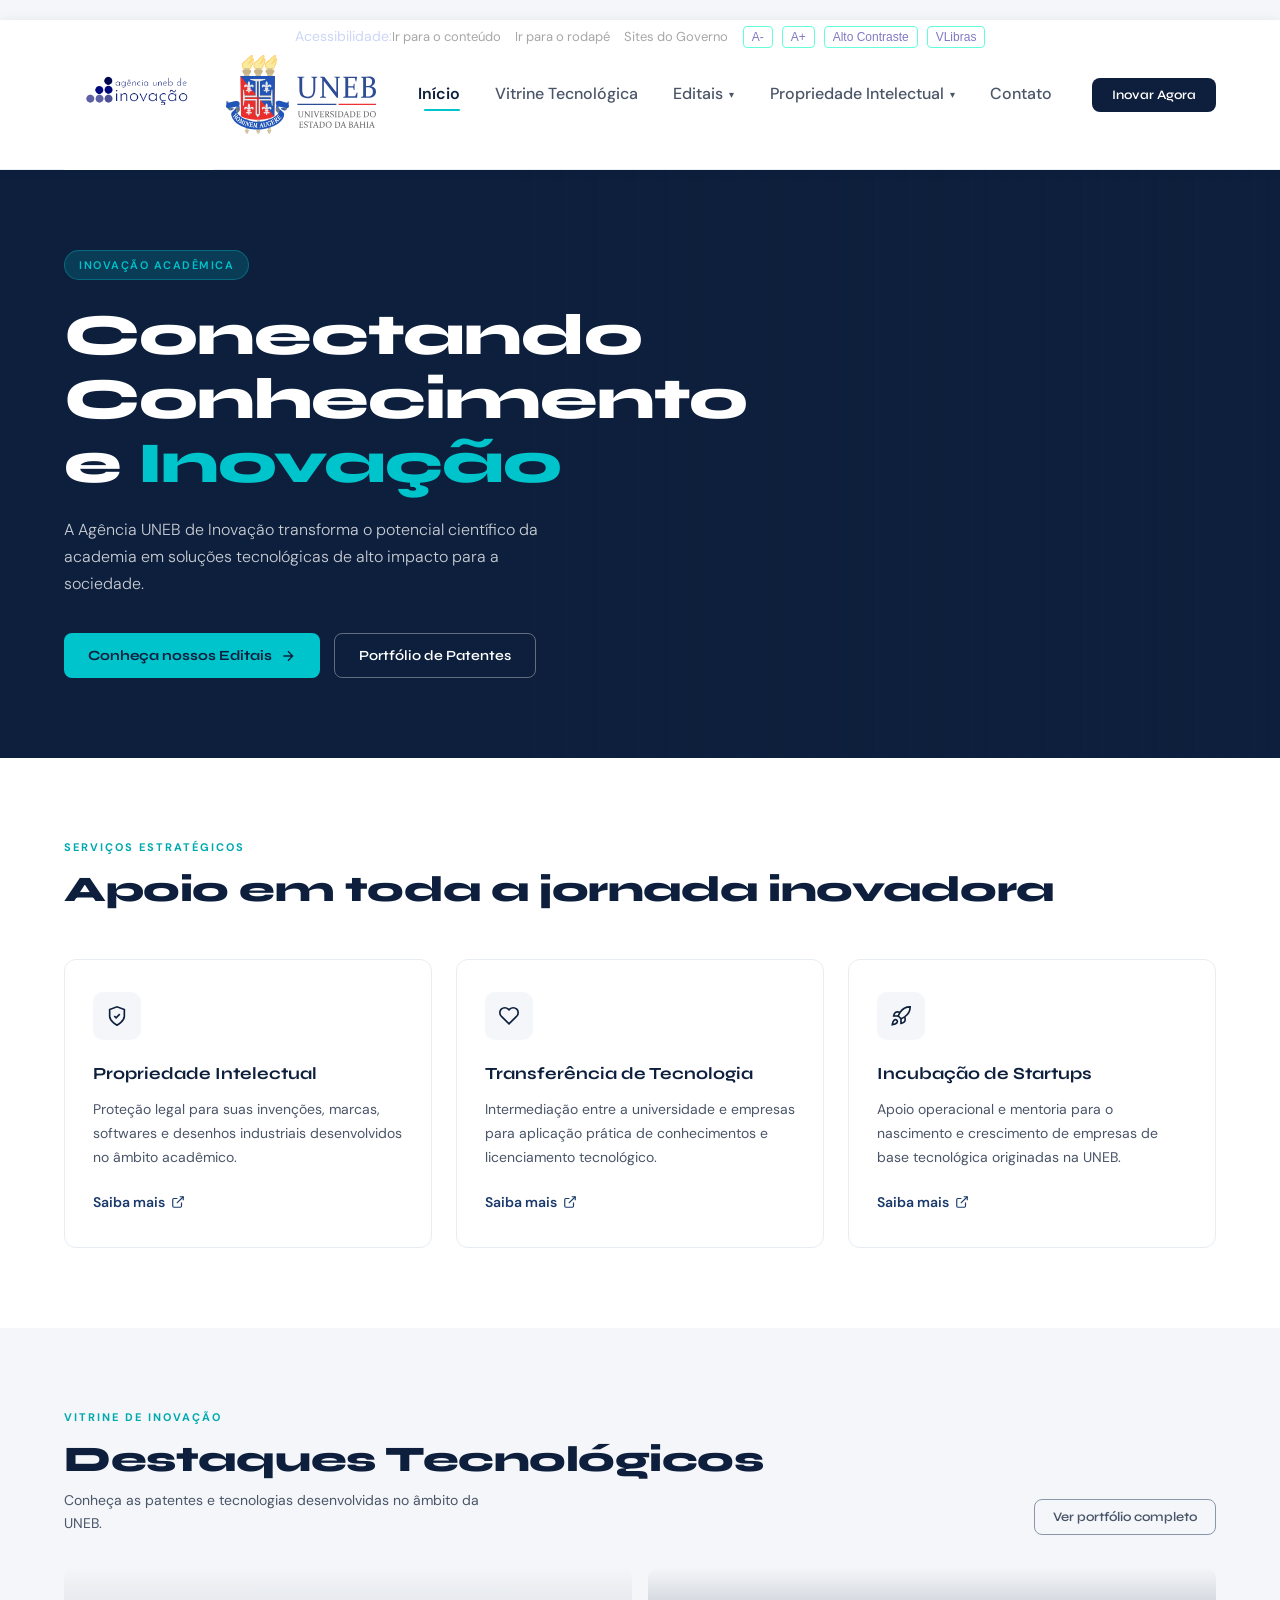
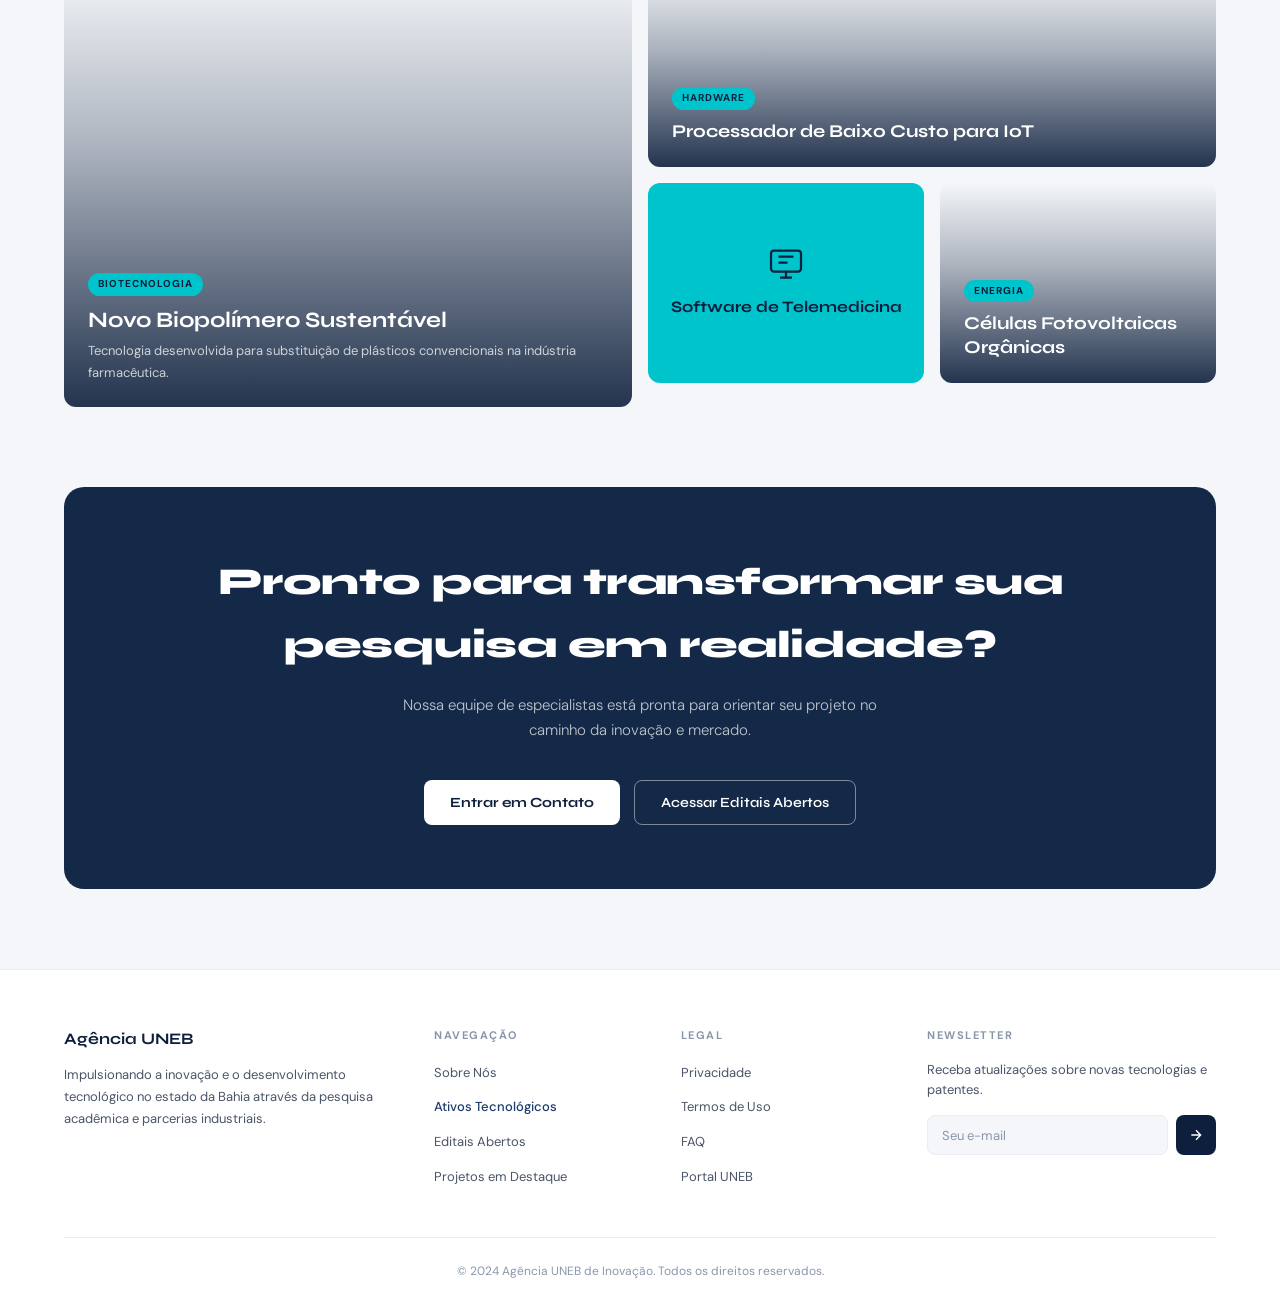
==== index.html @ 12635a33 "Update description in the innovation showcase section" ====
<!DOCTYPE html>
<html lang="pt-BR">
<head>
  <meta charset="UTF-8">
  <meta name="viewport" content="width=device-width, initial-scale=1.0">
  <title>Agência UNEB de Inovação</title>
  <link href="https://fonts.googleapis.com/css2?family=Syne:wght@400;600;700;800&family=DM+Sans:ital,wght@0,300;0,400;0,500;1,300&display=swap" rel="stylesheet">
  <link href="style.css" rel="stylesheet">

</head>
<body>

<div id="app">

<!-- BARRA DE ACESSIBILIDADE --> 
 <div class="accessibility-bar"> 
  <div class="accessibility-container"> 
    <div class="access-label">Acessibilidade:  </div> 
    <div class="access-links"> 
      <a href="#acesso-rapido"> Ir para o conteúdo</a> 
      <a href="#rodape">Ir para o rodapé</a> 
      <a href="https://www.gov.br/" target="_blank">Sites do Governo</a> </div> 
      <div class="access-controls"> 
        <button id="decrease-font">A-</button> 
        <button id="increase-font">A+</button> 
        <button id="toggle-contrast">Alto Contraste</button> 
        <button id="vlibras-btn" onclick="window.open('https://www.vlibras.gov.br/', '_blank')">VLibras</button> 
      </div> 
    </div> 
  </div>

<!-- =============================================
     NAVBAR
     Presente em ambas as páginas.
     data-page muda via JS ao clicar nos links.
============================================= -->
<nav class="navbar" id="navbar">
  <div class="navbar-brand">
    <img src="Logo-AUI-Azul-1-Logo-Azul-Horizontal-Fundo-Branco-1 (1).png" alt="Logo Agência UNEB de Inovação" class="logo-agencia">
    <img src="logo_uneb.svg" alt="Logo Universidade do Estado da Bahia" class="logo-uneb">
  </div>

  <!-- Campo de busca visível só em Projetos -->
  <div class="navbar-search" id="navSearch">
    <svg width="14" height="14" fill="none" stroke="currentColor" stroke-width="2" viewBox="0 0 24 24">
      <circle cx="11" cy="11" r="8"/><path d="M21 21l-4.35-4.35"/>
    </svg>
    <input type="text" id="searchInput" placeholder="Buscar ativos...">
  </div>

  <ul class="navbar-links" id="navLinks">
    <li class="has-submenu">
      <a href="#" class="active" data-target="home" onclick="navigate(event,'home')" aria-haspopup="true" aria-expanded="false">Início</a>
      <ul class="submenu" aria-label="Submenu Início">
        <li><a href="#home-missao" onclick="navigate(event,'home')">Sobre</a></li>
        <li><a href="#home-historico" onclick="navigate(event,'home')">Equipe</a></li>
        <li><a href="#home-historico" onclick="navigate(event,'home')">Biblioteca de Documentos</a></li>
      </ul>
    </li>
    <li>
      <a href="#" data-target="projetos" onclick="navigate(event,'projetos')">Vitrine Tecnológica</a>
    </li>
    <li class="has-submenu">
      <a href="#" data-target="editais" onclick="navigate(event,'editais')" aria-haspopup="true" aria-expanded="false">Editais</a>
      <ul class="submenu" aria-label="Submenu Editais">
        <li><a href="#edital-aberto" onclick="navigate(event,'editais')">PIBATI</a></li>
        <li><a href="#edital-futur" onclick="navigate(event,'editais')">PROINOVAÇÃO</a></li>
      </ul>
    </li>
    <li class="has-submenu">
      <a href="#" data-target="propriedade-intelectual" onclick="navigate(event,'propriedade-intelectual')" aria-haspopup="true" aria-expanded="false">Propriedade Intelectual</a>
      <ul class="submenu" aria-label="Submenu Propriedade Intelectual">
        <li><a href="#patentes" onclick="navigate(event,'propriedade-intelectual')">Processo de Proteção</a></li>
        <li><a href="#marcas" onclick="navigate(event,'propriedade-intelectual')">Empresas Juniores</a></li>
      </ul>
    </li>
    <li><a href="#" data-target="contato" onclick="navigate(event,'contato')">Contato</a></li>
  </ul>

  <button class="btn-cta" onclick="navigate(event,'home')">Inovar Agora</button>

  <button class="nav-toggle" id="navToggle" aria-label="Menu" onclick="toggleMenu()">
    <svg width="22" height="22" fill="none" stroke="currentColor" stroke-width="2" viewBox="0 0 24 24">
      <path d="M3 12h18M3 6h18M3 18h18"/>
    </svg>
  </button>
</nav>

<!-- =============================================
     PÁGINA: HOME
============================================= -->
<div class="page page--active" id="page-home">

  <!-- HERO -->
  <section class="hero">
    <div class="hero-content">
      <span class="badge">Inovação Acadêmica</span>
      <h1>Conectando<br>Conhecimento<br>e <span>Inovação</span></h1>
      <p>A Agência UNEB de Inovação transforma o potencial científico da academia em soluções tecnológicas de alto impacto para a sociedade.</p>
      <div class="hero-buttons">
        <button class="btn-primary" onclick="navigate(event,'projetos')">
          Conheça nossos Editais
          <svg width="16" height="16" fill="none" stroke="currentColor" stroke-width="2" viewBox="0 0 24 24"><path d="M5 12h14M12 5l7 7-7 7"/></svg>
        </button>
        <button class="btn-outline" onclick="navigate(event,'projetos')">Portfólio de Patentes</button>
      </div>
    </div>
  </section>

  <!-- SERVIÇOS -->
  <section class="section section--light">
    <div class="section-label">Serviços Estratégicos</div>
    <div class="section-title">Apoio em toda a jornada inovadora</div>

    <div class="services-grid">
      <div class="service-card animate animate-d1">
        <div class="service-icon">
          <!-- Ícone escudo: Propriedade Intelectual -->
          <svg width="22" height="22" fill="none" stroke="currentColor" stroke-width="1.8" viewBox="0 0 24 24">
            <path d="M12 22s8-4 8-10V5l-8-3-8 3v7c0 6 8 10 8 10z"/>
            <path d="M9 12l2 2 4-4"/>
          </svg>
        </div>
        <h3>Propriedade Intelectual</h3>
        <p>Proteção legal para suas invenções, marcas, softwares e desenhos industriais desenvolvidos no âmbito acadêmico.</p>
        <a href="#" class="link-more">
          Saiba mais
          <svg width="14" height="14" fill="none" stroke="currentColor" stroke-width="2" viewBox="0 0 24 24"><path d="M18 13v6a2 2 0 01-2 2H5a2 2 0 01-2-2V8a2 2 0 012-2h6"/><polyline points="15,3 21,3 21,9"/><line x1="10" y1="14" x2="21" y2="3"/></svg>
        </a>
      </div>

      <div class="service-card animate animate-d2">
        <div class="service-icon">
          <!-- Ícone handshake: Transferência de Tecnologia -->
          <svg width="22" height="22" fill="none" stroke="currentColor" stroke-width="1.8" viewBox="0 0 24 24">
            <path d="M20.42 4.58a5.4 5.4 0 00-7.65 0l-.77.78-.77-.78a5.4 5.4 0 00-7.65 7.65l.77.78 7.65 7.65 7.65-7.65.78-.78a5.4 5.4 0 000-7.65z"/>
          </svg>
        </div>
        <h3>Transferência de Tecnologia</h3>
        <p>Intermediação entre a universidade e empresas para aplicação prática de conhecimentos e licenciamento tecnológico.</p>
        <a href="#" class="link-more">
          Saiba mais
          <svg width="14" height="14" fill="none" stroke="currentColor" stroke-width="2" viewBox="0 0 24 24"><path d="M18 13v6a2 2 0 01-2 2H5a2 2 0 01-2-2V8a2 2 0 012-2h6"/><polyline points="15,3 21,3 21,9"/><line x1="10" y1="14" x2="21" y2="3"/></svg>
        </a>
      </div>

      <div class="service-card animate animate-d3">
        <div class="service-icon">
          <!-- Ícone foguete: Incubação de Startups -->
          <svg width="22" height="22" fill="none" stroke="currentColor" stroke-width="1.8" viewBox="0 0 24 24">
            <path d="M4.5 16.5c-1.5 1.26-2 5-2 5s3.74-.5 5-2c.71-.84.7-2.13-.09-2.91a2.18 2.18 0 00-2.91-.09z"/>
            <path d="M12 15l-3-3a22 22 0 012-3.95A12.88 12.88 0 0122 2c0 2.72-.78 7.5-6 11a22.35 22.35 0 01-4 2z"/>
            <path d="M9 12H4s.55-3.03 2-4c1.62-1.08 5 0 5 0M12 15v5s3.03-.55 4-2c1.08-1.62 0-5 0-5"/>
          </svg>
        </div>
        <h3>Incubação de Startups</h3>
        <p>Apoio operacional e mentoria para o nascimento e crescimento de empresas de base tecnológica originadas na UNEB.</p>
        <a href="#" class="link-more">
          Saiba mais
          <svg width="14" height="14" fill="none" stroke="currentColor" stroke-width="2" viewBox="0 0 24 24"><path d="M18 13v6a2 2 0 01-2 2H5a2 2 0 01-2-2V8a2 2 0 012-2h6"/><polyline points="15,3 21,3 21,9"/><line x1="10" y1="14" x2="21" y2="3"/></svg>
        </a>
      </div>
    </div>
  </section>

  <!-- VITRINE TECNOLÓGICA -->
  <section class="section section--gray">
    <div class="vitrine-header animate">
      <div>
        <div class="section-label">Vitrine de Inovação</div>
        <div class="section-title" style="margin-bottom:8px;">Destaques Tecnológicos</div>
        <p>Conheça as patentes e tecnologias desenvolvidas no âmbito da UNEB.</p>
      </div>
      <button class="btn-ghost" onclick="navigate(event,'projetos')">Ver portfólio completo</button>
    </div>

    <!-- Bento grid assimétrico -->
    <div class="bento-grid animate">

      <!-- Card grande (esquerda, 2 linhas) -->
      <div class="bento-card bento-large" onclick="navigate(event,'projetos')">
        <div class="bento-card-bg" style="background-image:url('https://images.unsplash.com/photo-1532187863486-abf9dbad1b69?w=900&q=80')"></div>
        <div class="bento-card-overlay"></div>
        <div class="bento-card-content">
          <span class="card-badge">Biotecnologia</span>
          <div class="bento-card-title">Novo Biopolímero Sustentável</div>
          <div class="bento-card-desc">Tecnologia desenvolvida para substituição de plásticos convencionais na indústria farmacêutica.</div>
        </div>
      </div>

      <!-- 3 cards menores (direita) -->
      <div class="bento-right">

        <!-- Card médio com foto (superior, ocupa 2 colunas) -->
        <div class="bento-card bento-medium" style="min-height:200px;" onclick="navigate(event,'projetos')">
          <div class="bento-card-bg" style="background-image:url('https://images.unsplash.com/photo-1581091226825-a6a2a5aee158?w=800&q=80')"></div>
          <div class="bento-card-overlay"></div>
          <div class="bento-card-content">
            <span class="card-badge">Hardware</span>
            <div class="bento-card-title">Processador de Baixo Custo para IoT</div>
          </div>
        </div>

        <!-- Card sólido ciano (ícone) -->
        <div class="bento-card bento-card--solid" onclick="navigate(event,'projetos')">
          <svg width="36" height="36" fill="none" stroke="currentColor" stroke-width="1.5" viewBox="0 0 24 24">
            <rect x="2" y="3" width="20" height="14" rx="2"/><path d="M8 21h8M12 17v4"/>
            <path d="M7 7h10M7 11h6"/>
          </svg>
          <h3>Software de Telemedicina</h3>
        </div>

        <!-- Card com foto: Células Fotovoltaicas -->
        <div class="bento-card" style="min-height:180px;" onclick="navigate(event,'projetos')">
          <div class="bento-card-bg" style="background-image:url('https://images.unsplash.com/photo-1473341304170-971dccb5ac1e?w=600&q=80')"></div>
          <div class="bento-card-overlay"></div>
          <div class="bento-card-content">
            <span class="card-badge">Energia</span>
            <div class="bento-card-title">Células Fotovoltaicas Orgânicas</div>
          </div>
        </div>

      </div>
    </div>
  </section>

  <!-- BANNER CTA -->
  <section class="cta-section animate">
    <h2>Pronto para transformar sua<br>pesquisa em realidade?</h2>
    <p>Nossa equipe de especialistas está pronta para orientar seu projeto no caminho da inovação e mercado.</p>
    <div class="cta-buttons">
      <button class="btn-white">Entrar em Contato</button>
      <button class="btn-outline-white" onclick="navigate(event,'projetos')">Acessar Editais Abertos</button>
    </div>
  </section>

  <!-- FOOTER HOME -->
  <footer class="footer">
    <div class="footer-grid">
      <div>
        <div class="footer-brand-name">Agência UNEB</div>
        <p class="footer-brand-desc">Impulsionando a inovação e o desenvolvimento tecnológico no estado da Bahia através da pesquisa acadêmica e parcerias industriais.</p>
      </div>
      <div>
        <div class="footer-col-title">Navegação</div>
        <ul class="footer-links">
          <li><a href="#" onclick="navigate(event,'home')">Sobre Nós</a></li>
          <li><a href="#" class="active-link" onclick="navigate(event,'projetos')">Ativos Tecnológicos</a></li>
          <li><a href="#">Editais Abertos</a></li>
          <li><a href="#">Projetos em Destaque</a></li>
        </ul>
      </div>
      <div>
        <div class="footer-col-title">Legal</div>
        <ul class="footer-links">
          <li><a href="#">Privacidade</a></li>
          <li><a href="#">Termos de Uso</a></li>
          <li><a href="#">FAQ</a></li>
          <li><a href="#">Portal UNEB</a></li>
        </ul>
      </div>
      <div>
        <div class="footer-col-title">Newsletter</div>
        <p class="newsletter-desc">Receba atualizações sobre novas tecnologias e patentes.</p>
        <div class="newsletter-form">
          <input type="email" placeholder="Seu e-mail">
          <button type="button" aria-label="Enviar">
            <svg width="16" height="16" fill="none" stroke="currentColor" stroke-width="2" viewBox="0 0 24 24"><path d="M5 12h14M12 5l7 7-7 7"/></svg>
          </button>
        </div>
      </div>
    </div>
    <div class="footer-bottom">© 2024 Agência UNEB de Inovação. Todos os direitos reservados.</div>
  </footer>

</div><!-- fim #page-home -->

<!-- =============================================
     PÁGINA: PROJETOS
============================================= -->
<div class="page" id="page-projetos">

  <!-- Cabeçalho da página -->
  <header class="projects-header">
    <div class="projects-label">Portfólio Tecnológico</div>
    <div class="projects-title-row">
      <h1 class="projects-title">Ativos de <span>Inovação.</span></h1>
      <div class="assets-counter">
        <div class="assets-counter-icon">
          <svg width="20" height="20" fill="none" stroke="currentColor" stroke-width="1.8" viewBox="0 0 24 24">
            <path d="M9 3H5a2 2 0 00-2 2v4m6-6h10a2 2 0 012 2v4M9 3v18m0 0h10a2 2 0 002-2V9M9 21H5a2 2 0 01-2-2V9m0 0h18"/>
          </svg>
        </div>
        <div>
          <div class="assets-counter-num" id="assetCount">119</div>
          <div class="assets-counter-label">Ativos Registrados</div>
        </div>
      </div>
    </div>
    <p class="projects-desc">Explore o catálogo de patentes, softwares e tecnologias desenvolvidas pela UNEB disponíveis para transferência e parcerias estratégicas.</p>
  </header>

  <!-- Barra de filtros + ordenação (sticky) -->
  <div class="projects-toolbar">
    <div class="filter-chips" id="filterChips">
      <button class="chip active" data-filter="todos">Todos</button>
      <button class="chip" data-filter="patente">Patentes</button>
      <button class="chip" data-filter="software">Software</button>
      <button class="chip" data-filter="marca">Marcas</button>
      <button class="chip" data-filter="desenho">Desenho Industrial</button>
    </div>
    <div class="sort-group">
      <span>Ordenar por:</span>
      <select class="sort-select" id="sortSelect">
        <option>Mais recentes</option>
        <option>Mais antigos</option>
        <option>A–Z</option>
      </select>
    </div>
  </div>

  <!-- Grid de projetos -->
  <div class="projects-grid-wrapper">
    <div class="projects-grid" id="projectsGrid">
      <!-- Preenchido via JS com os dados abaixo -->
    </div>

    <!-- Paginação -->
    <p class="page-info" id="pageInfo">Exibindo 6 de 142 ativos</p>
    <div class="pagination" id="pagination"></div>
  </div>

  <!-- Banner "Não encontrou?" -->
  <section class="not-found-section">
    <h2>Não encontrou o que procurava?</h2>
    <p>Nossa equipe de transferência tecnológica pode auxiliar na busca personalizada por soluções específicas ou no desenvolvimento de PD&amp;I conjunta.</p>
    <div class="cta-buttons">
      <button class="btn-primary">Entrar em Contato</button>
      <button class="btn-outline-white">Transferência Tecnológica</button>
    </div>
  </section>

  <!-- Footer da página Projetos -->
  <footer class="footer">
    <div class="footer-grid">
      <div>
        <div class="footer-brand-name">Agência UNEB</div>
        <p class="footer-brand-desc">Impulsionando a inovação e o desenvolvimento tecnológico no estado da Bahia através da pesquisa acadêmica e parcerias industriais.</p>
      </div>
      <div>
        <div class="footer-col-title">Links Rápidos</div>
        <ul class="footer-links">
          <li><a href="#" onclick="navigate(event,'home')">Projetos Ativos</a></li>
          <li><a href="#">Editais</a></li>
          <li><a href="#">Banco de Patentes</a></li>
        </ul>
      </div>
      <div>
        <div class="footer-col-title">Institucional</div>
        <ul class="footer-links">
          <li><a href="#">Portal UNEB</a></li>
          <li><a href="#">Termos de Uso</a></li>
          <li><a href="#">Privacidade</a></li>
        </ul>
      </div>
      <div>
        <div class="footer-col-title">Contato</div>
        <p class="newsletter-desc">Salvador, Bahia, Brasil<br>contato.agencia@uneb.br<br>+55 (71) 3117-2200</p>
      </div>
    </div>
    <div class="footer-bottom">© 2024 Agência UNEB de Inovação. Universidade do Estado da Bahia.</div>
  </footer>

</div><!-- fim #page-projetos -->

<!-- =============================================
     JAVASCRIPT
============================================= -->
<script>
/* -----------------------------------------------
   DADOS DOS PROJETOS
   Array com todos os ativos. Cada item tem:
   tipo, status, título, descrição, ref, imagem.
   Filtros e paginação operam sobre este array.
----------------------------------------------- */
const PROJECTS = [
  {
    tipo:'patente', status:'green', statusLabel:'Concedida',
    titulo:'Eletrodo tipo Wafer reativo quimicamente de Alumínio e Gálio e Método de fabricação do mesmo',
    desc:'Compreende um leito de alumínio (1A) produzido a partir de um bloco de alumínio com paredes superior (1C)...',
    ref:'BR 07 2021 0145-2',
    img:'https://thumbs.dreamstime.com/b/wafer-de-sil%C3%ADcio-para-fabrica%C3%A7%C3%A3o-semicondutores-circuitos-integrados-produtos-386806891.jpg'
  },
  {
    tipo:'software', status:'green', statusLabel:'Concedido',
    titulo:'Aplicativo Amamente',
    desc:'O Amamente te atualiza sobre situações como Trauma Mamilar...',
    ref:'SW 2024 0089-1',
    img:'https://encrypted-tbn0.gstatic.com/images?q=tbn:ANd9GcRMSXig6uOPmn0qgW0g7QC_-CHz1b7F75QSZA&s'
  },
  {
    tipo:'desenho', status:'green', statusLabel:'Disponível para Licenciamento',
    titulo:'Módulo Compacto para Sensores de Precisão em Drones',
    desc:'Design ergonômico e aerodinâmico para encapsulamento de sensores multiespectrais...',
    ref:'DI 30 2023 0012-0',
    img:'https://images.unsplash.com/photo-1558618666-fcd25c85cd64?w=600&q=70'
  },
  {
    tipo:'patente', status:'green', statusLabel:'Disponível para Licenciamento',
    titulo:'Geometria Avançada para Painéis Térmicos Solares',
    desc:'Nova geometria para painéis térmicos solares que aumenta a captação energética em até 35%...',
    ref:'BR 10 2023 0556-4',
    img:'https://images.unsplash.com/photo-1509391366360-2e959784a276?w=600&q=70'
  },
  {
    tipo:'software', status:'yellow', statusLabel:'Em Desenvolvimento',
    titulo:'SurgSim AR: Simulador Cirúrgico com Realidade Aumentada',
    desc:'Software de simulação que utiliza óculos AR para treinamento tátil de residentes médicos e...',
    ref:'SW 2023 0122-8',
    img:'https://images.unsplash.com/photo-1559757148-5c350d0d3c56?w=600&q=70'
  },
  {
    tipo:'patente', status:'green', statusLabel:'Disponível para Licenciamento',
    titulo:'Extrato Vegetal Antioxidante de Flora do Cerrado Baiano',
    desc:'Composto natural com propriedades antioxidantes superiores e...',
    ref:'BR 10 2024 0092-9',
    img:'https://images.unsplash.com/photo-1518531933037-91b2f5f229cc?w=600&q=70'
  },
];

const ITEMS_PER_PAGE = 6;
let currentFilter = 'todos';
let currentPage   = 1;
let filteredData  = [...PROJECTS];

/* -----------------------------------------------
   renderProjects()
   Filtra os dados pelo tipo selecionado,
   fatia pelo número de página atual e
   insere os cards no DOM.
----------------------------------------------- */
function renderProjects() {
  filteredData = currentFilter === 'todos'
    ? [...PROJECTS]
    : PROJECTS.filter(p => p.tipo === currentFilter);

  const total = filteredData.length;
  const start = (currentPage - 1) * ITEMS_PER_PAGE;
  const slice = filteredData.slice(start, start + ITEMS_PER_PAGE);

  /* Atualiza o texto "Exibindo X de Y" */
  document.getElementById('pageInfo').textContent =
    `Exibindo ${Math.min(ITEMS_PER_PAGE, total)} de ${total} ativos`;

  /* Renderiza os cards */
  document.getElementById('projectsGrid').innerHTML = slice.map(p => `
    <div class="project-card">
      <img class="project-card-img" src="${p.img}" alt="${p.titulo}" loading="lazy">
      <div class="project-card-body">
        <div class="project-card-meta">
          <span class="type-badge">${p.tipo.toUpperCase()}</span>
          <span class="status-dot status-dot--${p.status}"></span>
          <span class="status-text status-text--${p.status}">${p.statusLabel}</span>
        </div>
        <div class="project-card-title">${p.titulo}</div>
        <div class="project-card-desc">${p.desc}</div>
        <div class="project-card-footer">
          <span class="project-ref">Ref: ${p.ref}</span>
          <a href="#" class="link-details">
            Detalhes
            <svg width="14" height="14" fill="none" stroke="currentColor" stroke-width="2" viewBox="0 0 24 24"><path d="M5 12h14M12 5l7 7-7 7"/></svg>
          </a>
        </div>
      </div>
    </div>
  `).join('');

  renderPagination(total);
}

/* -----------------------------------------------
   renderPagination(total)
   Gera os botões de paginação dinamicamente.
   Mostra: ← | 1 | 2 | 3 | … | →
----------------------------------------------- */
function renderPagination(total) {
  const pages = Math.ceil(total / ITEMS_PER_PAGE);
  const el    = document.getElementById('pagination');
  if (pages <= 1) { el.innerHTML = ''; return; }

  let html = `<button class="page-btn" onclick="goPage(${currentPage-1})" ${currentPage===1?'disabled':''}>←</button>`;

  for (let i = 1; i <= pages; i++) {
    if (i === 1 || i === pages || Math.abs(i - currentPage) <= 1) {
      html += `<button class="page-btn ${i===currentPage?'active':''}" onclick="goPage(${i})">${i}</button>`;
    } else if (Math.abs(i - currentPage) === 2) {
      html += `<button class="page-btn" disabled>…</button>`;
    }
  }

  html += `<button class="page-btn" onclick="goPage(${currentPage+1})" ${currentPage===pages?'disabled':''}>→</button>`;
  el.innerHTML = html;
}

/* Vai para a página N */
function goPage(n) {
  const pages = Math.ceil(filteredData.length / ITEMS_PER_PAGE);
  if (n < 1 || n > pages) return;
  currentPage = n;
  renderProjects();
  document.querySelector('.projects-header').scrollIntoView({ behavior:'smooth' });
}

/* -----------------------------------------------
   Filtros — chips de categoria
   Ao clicar em um chip, atualiza a classe
   .active e re-renderiza os projetos.
----------------------------------------------- */
document.getElementById('filterChips').addEventListener('click', e => {
  const chip = e.target.closest('.chip');
  if (!chip) return;
  document.querySelectorAll('.chip').forEach(c => c.classList.remove('active'));
  chip.classList.add('active');
  currentFilter = chip.dataset.filter;
  currentPage   = 1;
  renderProjects();
});

/* -----------------------------------------------
   Busca em tempo real
   Filtra os projetos pelo texto digitado
   comparando título e descrição.
----------------------------------------------- */
document.getElementById('searchInput').addEventListener('input', e => {
  const query = e.target.value.toLowerCase();
  if (query.length === 0) {
    filteredData = currentFilter === 'todos' ? [...PROJECTS] : PROJECTS.filter(p => p.tipo === currentFilter);
  } else {
    filteredData = PROJECTS.filter(p =>
      p.titulo.toLowerCase().includes(query) ||
      p.desc.toLowerCase().includes(query)
    );
  }
  currentPage = 1;
  const total = filteredData.length;
  document.getElementById('pageInfo').textContent = `Exibindo ${Math.min(ITEMS_PER_PAGE, total)} de ${total} ativos`;
  document.getElementById('projectsGrid').innerHTML = filteredData.slice(0, ITEMS_PER_PAGE).map(p => `
    <div class="project-card">
      <img class="project-card-img" src="${p.img}" alt="${p.titulo}" loading="lazy">
      <div class="project-card-body">
        <div class="project-card-meta">
          <span class="type-badge">${p.tipo.toUpperCase()}</span>
          <span class="status-dot status-dot--${p.status}"></span>
          <span class="status-text status-text--${p.status}">${p.statusLabel}</span>
        </div>
        <div class="project-card-title">${p.titulo}</div>
        <div class="project-card-desc">${p.desc}</div>
        <div class="project-card-footer">
          <span class="project-ref">Ref: ${p.ref}</span>
          <a href="#" class="link-details">Detalhes →</a>
        </div>
      </div>
    </div>
  `).join('');
  renderPagination(total);
});

/* -----------------------------------------------
   navigate(event, page)
   Troca entre as páginas Home e Projetos
   sem recarregar o browser (SPA simples).
   - Esconde todas as .page
   - Exibe a .page correta com .page--active
   - Atualiza os links .active da navbar
   - Mostra/esconde a barra de busca
----------------------------------------------- */
function navigate(event, page) {
  if (event) event.preventDefault();

  /* Esconde todas as páginas */
  document.querySelectorAll('.page').forEach(p => p.classList.remove('page--active'));

  /* Exibe a página alvo */
  document.getElementById('page-' + page).classList.add('page--active');

  /* Atualiza links ativos na navbar */
  document.querySelectorAll('.navbar-links a[data-target]').forEach(a => {
    a.classList.toggle('active', a.dataset.target === page);
  });

  /* Barra de busca aparece apenas em Projetos */
  document.getElementById('navSearch').classList.toggle('visible', page === 'projetos');

  /* Fecha menu mobile se estiver aberto */
  document.getElementById('navLinks').classList.remove('open');

  /* Rola para o topo */
  window.scrollTo({ top: 0, behavior: 'smooth' });

  /* Inicializa projetos ao entrar na página */
  if (page === 'projetos') renderProjects();
}

/* -----------------------------------------------
   toggleMenu()
   Abre/fecha o menu hamburguer no mobile.
----------------------------------------------- */
function toggleMenu() {
  document.getElementById('navLinks').classList.toggle('open');
}

/* -----------------------------------------------
   Animação de scroll (Intersection Observer)
   Observa elementos com .animate e adiciona
   .visible quando entram no viewport, ativando
   a transição CSS definida anteriormente.
----------------------------------------------- */
const observer = new IntersectionObserver(entries => {
  entries.forEach(e => {
    if (e.isIntersecting) {
      e.target.classList.add('visible');
      observer.unobserve(e.target); // anima só uma vez
    }
  });
}, { threshold: 0.15 });

document.querySelectorAll('.animate').forEach(el => observer.observe(el));

</script>
</body>
</html>
---- style.css ----
/* =============================================
       VARIÁVEIS E RESET
       Define a paleta, fontes e espaçamentos
       usados em todo o site de forma centralizada.
    ============================================= */
    :root {
      --navy:    #0d1f3c;
      --navy2:   #132947;
      --blue:    #1a3a6b;
      --cyan:    #00c4cc;
      --cyan2:   #00a8af;
      --white:   #ffffff;
      --gray-50: #f4f6f9;
      --gray-100:#e8ecf3;
      --gray-400:#8a97ab;
      --gray-600:#4a5568;
      --text:    #1a2535;
      --radius:  12px;
      --shadow:  0 4px 24px rgba(13,31,60,0.10);
      --shadow-lg: 0 12px 48px rgba(13,31,60,0.18);
      --font-head: 'Syne', sans-serif;
      --font-body: 'DM Sans', sans-serif;
      --transition: 0.25s cubic-bezier(0.4,0,0.2,1);
        --access-height: 40x;
    }

    *, *::before, *::after { margin:0; padding:0; box-sizing:border-box; }

    html { scroll-behavior: smooth; }

    body {
      font-family: var(--font-body);
      font-size: 15px;
      color: var(--text);
      background: var(--gray-50);
      line-height: 1.65;
      -webkit-font-smoothing: antialiased;
    }

    img { display:block; max-width:100%; }
    a   { text-decoration:none; color:inherit; }


    /* ======================================
   ♿ BARRA DE ACESSIBILIDADE
====================================== */

.accessibility-bar {
  width: 100%;
    height: var(--access-height);
    background: var(--white);
  color: #ccd6f6;
  font-size: 14px;
  position: fixed;
  top: 0;
  left: 0;
  z-index: 9999;
  border-bottom: 1px solid rgba(255,255,255,0.1);
  display: flex;
  align-items: center;
}

.accessibility-container {
  max-width: 1200px;
  margin: auto;
  display: flex;
  align-items: center;
  justify-content: space-between;
  padding: 5px 10px;
  flex-wrap: wrap;
}

.access-links a {
  color: #00020159;
  margin-right: 10px;
  text-decoration: none;
  font-size: 13px;
}

.access-links a:hover {
  text-decoration: underline;
}

.access-controls button {
  background: transparent;
  border: 1px solid #64ffda;
  color: #10049188;
  margin-left: 5px;
  padding: 3px 8px;
  cursor: pointer;
  border-radius: 4px;
  font-size: 12px;
}

.access-controls button:hover {
  background: #02007e;
  color: #020c1b;
}

/* ======================================
   🌑 MODO ALTO CONTRASTE
====================================== */

.high-contrast {
  background: #000 !important;
  color: #fff !important;
}

.high-contrast a {
  color: yellow !important;
}

.high-contrast .navbar,
.high-contrast .hero,
.high-contrast .section {
  background: #000 !important;
}

.high-contrast button {
  border-color: #fff !important;
  color: #fff !important;
}
    /* =============================================
       NAVBAR
       Barra de navegação fixa no topo com dois
       estados: Home (branca) e Projetos (branca).
       Muda de page via JS trocando data-page.
    ============================================= */
    .navbar {
      position: sticky;
      top: var(--access-height);
      width: 100%;
      z-index: 1000;
      margin-top: 20px;
      background: var(--white);
      border-bottom: 1px solid var(--gray-100);
      display: flex;
      align-items: center;
      justify-content: space-between;
      padding: 0 5%;
      height: 150px;
      box-shadow: 0 1px 12px rgba(13,31,60,0.07);
    }

    .navbar-brand {
      display: flex;
      align-items: center;
      gap: 12px;
      font-family: var(--font-head);
      font-size: 17px;
      font-weight: 700;
      color: var(--navy);
      letter-spacing: -0.3px;
    }

    .navbar-brand img {
      height: 150px;
      width: 150px;
      object-fit: contain;
    }

    /* Links do nav com indicador ativo */
    .navbar-links {
      display: flex;
      align-items: center;
      gap: 6px;
      list-style: none;
    }

    .navbar-links li { position: relative; }

    .navbar-links .has-submenu > a::after {
      content: '\25BE';
      margin-left: 6px;
      font-size: 10px;
      color: var(--gray-600);
      transition: transform var(--transition), color var(--transition);
      display: inline-block;
      vertical-align: middle;
    }

    .has-submenu > a {
      border: 1px solid transparent;
      border-radius: 8px;
      padding: 7px 12px;
      transition: background var(--transition), border-color var(--transition), color var(--transition);
    }

    .has-submenu:hover > a::after {
      transform: translateY(1px) rotate(180deg);
      color: var(--navy);
    }

    .has-submenu > a:hover {
      background: rgba(0,196,204,0.12);
      border-color: var(--cyan);
      color: var(--navy);
    }

    .submenu {
      position: absolute;
      top: calc(100% + 8px);
      left: 0;
      display: none;
      min-width: 210px;
      background: var(--white);
      border: 1px solid var(--gray-100);
      border-radius: 12px;
      box-shadow: 0 12px 26px rgba(13,31,60,0.2);
      z-index: 999;
      padding: 8px 0;
      overflow: hidden;
      transition: opacity 0.22s var(--transition), transform 0.22s var(--transition);
      opacity: 0;
      transform: translateY(5px);
      pointer-events: none;
    }

    .submenu li a {
      padding: 8px 14px;
      display: block;
      color: var(--gray-700);
      font-size: 13px;
      font-weight: 500;
      border-left: 3px solid transparent;
      transition: all var(--transition);
    }

    .submenu li a:hover {
      background: var(--gray-50);
      color: var(--navy);
      border-left-color: var(--cyan);
      padding-left: 12px;
    }

    .navbar-links li.has-submenu:hover > .submenu {
      display: block;
      opacity: 1;
      transform: translateY(0);
      pointer-events: auto;
    }

    .navbar-links li.has-submenu:hover > a {
      color: var(--navy);
    }

    .navbar-links a {
      font-size: 16px;
      font-weight: 500;
      color: var(--gray-600);
      padding: 6px 14px;
      border-radius: 6px;
      transition: color var(--transition), background var(--transition);
      position: relative;
    }

    /* Link ativo: sublinhado + cor escura */
    .navbar-links a.active {
      color: var(--navy);
      font-weight: 600;
    }

    .navbar-links a.active::after {
      content: '';
      position: absolute;
      bottom: -1px;
      left: 14px;
      right: 14px;
      height: 2px;
      background: var(--cyan);
      border-radius: 2px;
    }

    .navbar-links a:hover { color: var(--navy); background: var(--gray-50); }

    /* Campo de busca (aparece só na página Projetos) */
    .navbar-search {
      display: none;
      align-items: center;
      background: var(--gray-50);
      border: 1px solid var(--gray-100);
      border-radius: 8px;
      padding: 6px 12px;
      gap: 8px;
      width: 220px;
    }

    .navbar-search.visible { display: flex; }

    .navbar-search input {
      border: none;
      background: transparent;
      font-family: var(--font-body);
      font-size: 13px;
      color: var(--text);
      outline: none;
      width: 100%;
    }

    .navbar-search input::placeholder { color: var(--gray-400); }

    .navbar-search svg { color: var(--gray-400); flex-shrink: 0; }

    /* Botão CTA principal */
    .btn-cta {
      background: var(--navy);
      color: var(--white);
      font-family: var(--font-head);
      font-size: 13px;
      font-weight: 600;
      padding: 9px 20px;
      border-radius: 8px;
      border: none;
      cursor: pointer;
      transition: background var(--transition), transform var(--transition);
      white-space: nowrap;
    }

    .btn-cta:hover { background: var(--blue); transform: translateY(-1px); }

    /* Hamburger mobile */
    .nav-toggle { display:none; background:none; border:none; cursor:pointer; padding:4px; }

    /* =============================================
       PÁGINAS (SPA simples)
       Cada .page é hidden por padrão.
       JS adiciona .page--active para exibir.
    ============================================= */
    .page { display: none; }
    .page--active { display: block; }

    /* =============================================
       ── PÁGINA HOME ──
    ============================================= */

    /* HERO
       Fundo escuro azul-marinho com imagem de
       laboratório sobreposta com gradiente.
       Texto à esquerda com badge + título + CTA.
    */
    .hero {
      position: relative;
      background: var(--navy);
      min-height: 520px;
      display: flex;
      align-items: center;
      overflow: hidden;
    }

    /* Imagem de fundo com gradiente sobre ela */
    .hero::before {
      content: '';
      position: absolute;
      inset: 0;
      background:
        linear-gradient(to right, rgba(13,31,60,0.97) 40%, rgba(13,31,60,0.55) 75%, transparent 100%),
        url('https://images.unsplash.com/photo-1518770660439-4636190af475?w=1400&q=80') center/cover no-repeat;
      z-index: 0;
    }

    .hero-content {
      position: relative;
      z-index: 1;
      padding: 80px 5%;
      max-width: 640px;
      animation: fadeUp 0.7s ease both;
    }

    /* Badge "INOVAÇÃO ACADÉMICA" */
    .badge {
      display: inline-block;
      background: rgba(0,196,204,0.18);
      color: var(--cyan);
      border: 1px solid rgba(0,196,204,0.35);
      font-size: 11px;
      font-weight: 600;
      letter-spacing: 1.5px;
      text-transform: uppercase;
      padding: 5px 14px;
      border-radius: 50px;
      margin-bottom: 24px;
    }

    .hero h1 {
      font-family: var(--font-head);
      font-size: clamp(36px, 5vw, 58px);
      font-weight: 800;
      line-height: 1.1;
      color: var(--white);
      margin-bottom: 20px;
      letter-spacing: -1px;
    }

    /* Palavra "Inovação" em ciano */
    .hero h1 span { color: var(--cyan); }

    .hero p {
      font-size: 16px;
      font-weight: 300;
      color: rgba(255,255,255,0.78);
      max-width: 480px;
      margin-bottom: 36px;
      line-height: 1.7;
    }

    .hero-buttons { display: flex; gap: 14px; flex-wrap: wrap; }

    /* Botão primário ciano */
    .btn-primary {
      display: inline-flex;
      align-items: center;
      gap: 8px;
      background: var(--cyan);
      color: var(--navy);
      font-family: var(--font-head);
      font-size: 14px;
      font-weight: 700;
      padding: 13px 24px;
      border-radius: 8px;
      border: none;
      cursor: pointer;
      transition: background var(--transition), transform var(--transition), box-shadow var(--transition);
    }

    .btn-primary:hover {
      background: var(--cyan2);
      transform: translateY(-2px);
      box-shadow: 0 8px 24px rgba(0,196,204,0.35);
    }

    /* Botão secundário com borda */
    .btn-outline {
      display: inline-flex;
      align-items: center;
      gap: 8px;
      background: transparent;
      color: var(--white);
      font-family: var(--font-head);
      font-size: 14px;
      font-weight: 600;
      padding: 13px 24px;
      border-radius: 8px;
      border: 1.5px solid rgba(255,255,255,0.35);
      cursor: pointer;
      transition: border-color var(--transition), background var(--transition);
    }

    .btn-outline:hover {
      border-color: rgba(255,255,255,0.7);
      background: rgba(255,255,255,0.08);
    }

    /* ── SERVIÇOS ESTRATÉGICOS
       Três cards lado a lado com ícone, título,
       descrição e link "Saiba mais".
    */
    .section { padding: 80px 5%; }
    .section--light { background: var(--white); }
    .section--gray  { background: var(--gray-50); }

    .section-label {
      font-size: 11px;
      font-weight: 700;
      letter-spacing: 2px;
      text-transform: uppercase;
      color: var(--cyan2);
      margin-bottom: 12px;
    }

    .section-title {
      font-family: var(--font-head);
      font-size: clamp(24px, 3.5vw, 36px);
      font-weight: 800;
      color: var(--navy);
      margin-bottom: 48px;
      letter-spacing: -0.5px;
      line-height: 1.2;
    }

    .services-grid {
      display: grid;
      grid-template-columns: repeat(auto-fit, minmax(280px, 1fr));
      gap: 24px;
    }

    .service-card {
      background: var(--white);
      border: 1px solid var(--gray-100);
      border-radius: var(--radius);
      padding: 32px 28px;
      transition: box-shadow var(--transition), transform var(--transition);
      cursor: pointer;
    }

    .service-card:hover {
      box-shadow: var(--shadow-lg);
      transform: translateY(-4px);
    }

    /* Ícone dentro de quadrado arredondado cinza */
    .service-icon {
      width: 48px;
      height: 48px;
      background: var(--gray-50);
      border-radius: 10px;
      display: flex;
      align-items: center;
      justify-content: center;
      margin-bottom: 20px;
      color: var(--navy);
    }

    .service-card h3 {
      font-family: var(--font-head);
      font-size: 17px;
      font-weight: 700;
      color: var(--navy);
      margin-bottom: 10px;
    }

    .service-card p {
      font-size: 14px;
      color: var(--gray-600);
      line-height: 1.7;
      margin-bottom: 20px;
    }

    /* Link "Saiba mais ↗" em azul */
    .link-more {
      display: inline-flex;
      align-items: center;
      gap: 6px;
      font-size: 14px;
      font-weight: 600;
      color: var(--blue);
      transition: gap var(--transition);
    }

    .link-more:hover { gap: 10px; }

    /* ── VITRINE / DESTAQUES TECNOLÓGICOS
       Layout tipo bento-grid assimétrico:
       1 card grande à esquerda + 3 menores à direita.
    */
    .vitrine-header {
      display: flex;
      align-items: flex-end;
      justify-content: space-between;
      margin-bottom: 32px;
      flex-wrap: wrap;
      gap: 16px;
    }

    .vitrine-header p {
      font-size: 14px;
      color: var(--gray-600);
      max-width: 420px;
      margin-top: 8px;
    }

    .btn-ghost {
      background: transparent;
      border: 1.5px solid var(--gray-400);
      color: var(--gray-600);
      font-family: var(--font-head);
      font-size: 13px;
      font-weight: 600;
      padding: 9px 18px;
      border-radius: 8px;
      cursor: pointer;
      transition: border-color var(--transition), color var(--transition);
      white-space: nowrap;
    }

    .btn-ghost:hover { border-color: var(--navy); color: var(--navy); }

    /* Grid bento: 2 colunas, 2 linhas */
    .bento-grid {
      display: grid;
      grid-template-columns: 1fr 1fr;
      grid-template-rows: auto auto;
      gap: 16px;
    }

    /* Card grande ocupa 2 linhas à esquerda */
    .bento-large {
      grid-row: 1 / 3;
      min-height: 440px;
    }

    /* Grid interno dos 3 cards menores à direita */
    .bento-right {
      display: grid;
      grid-template-columns: 1fr 1fr;
      grid-template-rows: 1fr 1fr;
      gap: 16px;
    }

    /* Card médio superior ocupa as 2 colunas da linha 1 */
    .bento-medium {
      grid-column: 1 / 3;
    }

    /* Base de todos os cards da vitrine */
    .bento-card {
      border-radius: var(--radius);
      overflow: hidden;
      position: relative;
      cursor: pointer;
      transition: transform var(--transition), box-shadow var(--transition);
    }

    .bento-card:hover {
      transform: translateY(-3px);
      box-shadow: var(--shadow-lg);
    }

    /* Imagem de fundo do card */
    .bento-card-bg {
      position: absolute;
      inset: 0;
      background-size: cover;
      background-position: center;
      transition: transform 0.5s ease;
    }

    .bento-card:hover .bento-card-bg { transform: scale(1.04); }

    /* Overlay gradiente sobre a imagem */
    .bento-card-overlay {
      position: absolute;
      inset: 0;
      background: linear-gradient(to top, rgba(13,31,60,0.9) 0%, rgba(13,31,60,0.3) 60%, transparent 100%);
    }

    /* Conteúdo sobre o overlay */
    .bento-card-content {
      position: relative;
      z-index: 1;
      height: 100%;
      display: flex;
      flex-direction: column;
      justify-content: flex-end;
      padding: 24px;
    }

    /* Badge de categoria do card */
    .card-badge {
      display: inline-block;
      background: var(--cyan);
      color: var(--navy);
      font-size: 10px;
      font-weight: 700;
      letter-spacing: 1px;
      text-transform: uppercase;
      padding: 3px 10px;
      border-radius: 50px;
      margin-bottom: 10px;
      width: fit-content;
    }

    /* Card de ícone (fundo sólido, sem imagem) */
    .bento-card--solid {
      background: var(--cyan);
      display: flex;
      align-items: center;
      justify-content: center;
      flex-direction: column;
      gap: 12px;
      min-height: 200px;
      color: var(--navy);
    }

    .bento-card--solid h3 {
      font-family: var(--font-head);
      font-size: 16px;
      font-weight: 700;
      text-align: center;
      padding: 0 16px;
    }

    /* Título dos cards com foto */
    .bento-card-title {
      font-family: var(--font-head);
      font-size: 18px;
      font-weight: 700;
      color: var(--white);
      line-height: 1.3;
    }

    .bento-large .bento-card-title { font-size: 22px; }

    .bento-card-desc {
      font-size: 13px;
      color: rgba(255,255,255,0.75);
      margin-top: 6px;
    }

    /* ── SEÇÃO CTA (fundo marinho)
       Banner de conversão com dois botões.
    */
    .cta-section {
      background: var(--navy2);
      border-radius: 20px;
      margin: 0 5% 80px;
      padding: 64px 8%;
      text-align: center;
      color: var(--white);
    }

    .cta-section h2 {
      font-family: var(--font-head);
      font-size: clamp(24px, 4vw, 38px);
      font-weight: 800;
      margin-bottom: 16px;
      letter-spacing: -0.5px;
    }

    .cta-section p {
      font-size: 15px;
      font-weight: 300;
      color: rgba(255,255,255,0.72);
      max-width: 520px;
      margin: 0 auto 36px;
      line-height: 1.7;
    }

    .cta-buttons {
      display: flex;
      gap: 14px;
      justify-content: center;
      flex-wrap: wrap;
    }

    /* Botão CTA branco */
    .btn-white {
      background: var(--white);
      color: var(--navy);
      font-family: var(--font-head);
      font-size: 14px;
      font-weight: 700;
      padding: 13px 26px;
      border-radius: 8px;
      border: none;
      cursor: pointer;
      transition: background var(--transition), transform var(--transition);
    }

    .btn-white:hover { background: var(--gray-100); transform: translateY(-1px); }

    /* Botão CTA contorno branco */
    .btn-outline-white {
      background: transparent;
      color: var(--white);
      font-family: var(--font-head);
      font-size: 14px;
      font-weight: 600;
      padding: 13px 26px;
      border-radius: 8px;
      border: 1.5px solid rgba(255,255,255,0.45);
      cursor: pointer;
      transition: border-color var(--transition), background var(--transition);
    }

    .btn-outline-white:hover {
      border-color: rgba(255,255,255,0.9);
      background: rgba(255,255,255,0.08);
    }

    /* ── FOOTER
       4 colunas: brand, navegação, legal, newsletter.
    */
    .footer {
      background: var(--white);
      border-top: 1px solid var(--gray-100);
      padding: 56px 5% 32px;
    }

    .footer-grid {
      display: grid;
      grid-template-columns: 1.6fr 1fr 1fr 1.4fr;
      gap: 40px;
      margin-bottom: 48px;
    }

    .footer-brand-name {
      font-family: var(--font-head);
      font-size: 16px;
      font-weight: 700;
      color: var(--navy);
      margin-bottom: 12px;
    }

    .footer-brand-desc {
      font-size: 13px;
      color: var(--gray-600);
      line-height: 1.7;
    }

    .footer-col-title {
      font-size: 11px;
      font-weight: 700;
      letter-spacing: 1.5px;
      text-transform: uppercase;
      color: var(--gray-400);
      margin-bottom: 16px;
    }

    .footer-links { list-style: none; display: flex; flex-direction: column; gap: 10px; }

    .footer-links a {
      font-size: 13px;
      color: var(--gray-600);
      transition: color var(--transition);
    }

    .footer-links a:hover { color: var(--navy); }

    /* Link ativo no footer em azul */
    .footer-links a.active-link { color: var(--blue); font-weight: 500; }

    /* Input de newsletter */
    .newsletter-desc {
      font-size: 13px;
      color: var(--gray-600);
      line-height: 1.6;
      margin-bottom: 14px;
    }

    .newsletter-form {
      display: flex;
      gap: 8px;
    }

    .newsletter-form input {
      flex: 1;
      border: 1px solid var(--gray-100);
      border-radius: 8px;
      padding: 9px 14px;
      font-family: var(--font-body);
      font-size: 13px;
      color: var(--text);
      background: var(--gray-50);
      outline: none;
      transition: border-color var(--transition);
    }

    .newsletter-form input:focus { border-color: var(--cyan); }
    .newsletter-form input::placeholder { color: var(--gray-400); }

    .newsletter-form button {
      background: var(--navy);
      color: var(--white);
      border: none;
      border-radius: 8px;
      width: 40px;
      height: 40px;
      cursor: pointer;
      display: flex;
      align-items: center;
      justify-content: center;
      flex-shrink: 0;
      transition: background var(--transition);
    }

    .newsletter-form button:hover { background: var(--blue); }

    .footer-bottom {
      border-top: 1px solid var(--gray-100);
      padding-top: 24px;
      text-align: center;
      font-size: 12px;
      color: var(--gray-400);
    }

    /* =============================================
       ── PÁGINA PROJETOS ──
    ============================================= */

    /* Cabeçalho da página Projetos */
    .projects-header {
      background: var(--white);
      padding: 48px 5% 40px;
      border-bottom: 1px solid var(--gray-100);
    }

    .projects-label {
      font-size: 11px;
      font-weight: 700;
      letter-spacing: 2px;
      text-transform: uppercase;
      color: var(--cyan2);
      margin-bottom: 10px;
    }

    /* Linha com título e contador de ativos */
    .projects-title-row {
      display: flex;
      align-items: flex-start;
      justify-content: space-between;
      flex-wrap: wrap;
      gap: 20px;
      margin-bottom: 10px;
    }

    .projects-title {
      font-family: var(--font-head);
      font-size: clamp(28px, 4vw, 44px);
      font-weight: 800;
      color: var(--navy);
      letter-spacing: -1px;
      line-height: 1.1;
    }

    /* Destaca a palavra "Inovação." em ciano */
    .projects-title span { color: var(--cyan2); }

    /* Box do contador numérico */
    .assets-counter {
      background: var(--gray-50);
      border: 1px solid var(--gray-100);
      border-radius: var(--radius);
      padding: 16px 24px;
      display: flex;
      align-items: center;
      gap: 14px;
      flex-shrink: 0;
    }

    .assets-counter-icon {
      width: 40px;
      height: 40px;
      background: var(--white);
      border-radius: 8px;
      display: flex;
      align-items: center;
      justify-content: center;
      color: var(--navy);
      box-shadow: var(--shadow);
    }

    .assets-counter-num {
      font-family: var(--font-head);
      font-size: 28px;
      font-weight: 800;
      color: var(--navy);
      line-height: 1;
    }

    .assets-counter-label {
      font-size: 12px;
      color: var(--gray-400);
      margin-top: 2px;
    }

    .projects-desc {
      font-size: 14px;
      color: var(--gray-600);
      max-width: 560px;
      line-height: 1.7;
    }

    /* ── FILTROS + ORDENAÇÃO
       Linha com chips de filtro à esquerda e
       select de ordenação à direita.
    */
    .projects-toolbar {
      display: flex;
      align-items: center;
      justify-content: space-between;
      flex-wrap: wrap;
      gap: 16px;
      padding: 28px 5%;
      background: var(--white);
      position: sticky;
      top: 64px;
      z-index: 90;
      border-bottom: 1px solid var(--gray-100);
    }

    .filter-chips {
      display: flex;
      gap: 8px;
      flex-wrap: wrap;
    }

    /* Chip de filtro inativo */
    .chip {
      background: var(--gray-50);
      color: var(--gray-600);
      border: 1.5px solid var(--gray-100);
      font-family: var(--font-body);
      font-size: 13px;
      font-weight: 500;
      padding: 7px 16px;
      border-radius: 50px;
      cursor: pointer;
      transition: all var(--transition);
    }

    /* Chip ativo */
    .chip.active {
      background: var(--navy);
      color: var(--white);
      border-color: var(--navy);
    }

    .chip:hover:not(.active) { border-color: var(--navy); color: var(--navy); }

    /* Label + select de ordenação */
    .sort-group {
      display: flex;
      align-items: center;
      gap: 10px;
      font-size: 13px;
      color: var(--gray-600);
    }

    .sort-select {
      border: 1.5px solid var(--gray-100);
      border-radius: 8px;
      padding: 7px 32px 7px 12px;
      font-family: var(--font-body);
      font-size: 13px;
      color: var(--text);
      background: var(--white) url("data:image/svg+xml,%3Csvg xmlns='http://www.w3.org/2000/svg' width='12' height='12' viewBox='0 0 24 24' fill='none' stroke='%238a97ab' stroke-width='2'%3E%3Cpath d='M6 9l6 6 6-6'/%3E%3C/svg%3E") no-repeat right 10px center;
      appearance: none;
      cursor: pointer;
      outline: none;
    }

    /* ── GRID DE PROJETOS (cards de ativos)
       3 colunas responsivas com imagem, badge
       de tipo, badge de status, título, texto
       truncado, referência e link Detalhes.
    */
    .projects-grid-wrapper { padding: 32px 5%; background: var(--gray-50); }

    .projects-grid {
      display: grid;
      grid-template-columns: repeat(auto-fill, minmax(300px, 1fr));
      gap: 20px;
      margin-bottom: 32px;
    }

    /* Card do projeto */
    .project-card {
      background: var(--white);
      border-radius: var(--radius);
      border: 1px solid var(--gray-100);
      overflow: hidden;
      transition: box-shadow var(--transition), transform var(--transition);
      cursor: pointer;
    }

    .project-card:hover {
      box-shadow: var(--shadow-lg);
      transform: translateY(-3px);
    }

    /* Imagem do card */
    .project-card-img {
      width: 100%;
      height: 180px;
      object-fit: cover;
      display: block;
    }

    /* Área de conteúdo do card */
    .project-card-body { padding: 20px; }

    /* Linha superior: badge tipo + badge status */
    .project-card-meta {
      display: flex;
      align-items: center;
      gap: 8px;
      margin-bottom: 10px;
    }

    /* Badge do tipo (PATENTE, SOFTWARE, etc.) */
    .type-badge {
      font-size: 10px;
      font-weight: 700;
      letter-spacing: 1px;
      text-transform: uppercase;
      padding: 3px 10px;
      border-radius: 4px;
      background: var(--gray-100);
      color: var(--gray-600);
    }

    /* Ponto de status colorido */
    .status-dot {
      width: 7px;
      height: 7px;
      border-radius: 50%;
      flex-shrink: 0;
    }

    .status-dot--green  { background: #22c55e; }
    .status-dot--blue   { background: #3b82f6; }
    .status-dot--yellow { background: #f59e0b; }

    /* Texto do status */
    .status-text {
      font-size: 11px;
      font-weight: 600;
      text-transform: uppercase;
      letter-spacing: 0.5px;
    }

    .status-text--green  { color: #16a34a; }
    .status-text--blue   { color: #2563eb; }
    .status-text--yellow { color: #d97706; }

    .project-card-title {
      font-family: var(--font-head);
      font-size: 15px;
      font-weight: 700;
      color: var(--navy);
      line-height: 1.4;
      margin-bottom: 8px;
    }

    .project-card-desc {
      font-size: 13px;
      color: var(--gray-600);
      line-height: 1.6;
      /* Limita a 2 linhas */
      display: -webkit-box;
      -webkit-line-clamp: 2;
      line-clamp: 2;
      -webkit-box-orient: vertical;
      overflow: hidden;
      margin-bottom: 16px;
    }

    /* Linha inferior: ref + botão Detalhes */
    .project-card-footer {
      display: flex;
      align-items: center;
      justify-content: space-between;
      padding-top: 14px;
      border-top: 1px solid var(--gray-100);
    }

    .project-ref {
      font-size: 11px;
      font-family: 'Courier New', monospace;
      color: var(--gray-400);
    }

    .link-details {
      display: inline-flex;
      align-items: center;
      gap: 4px;
      font-size: 13px;
      font-weight: 600;
      color: var(--navy);
      transition: gap var(--transition);
    }

    .link-details:hover { gap: 8px; }

    /* ── PAGINAÇÃO
       Numeração estilo minimal com setas.
    */
    .pagination {
      display: flex;
      align-items: center;
      justify-content: center;
      gap: 6px;
      margin-bottom: 8px;
    }

    .page-info {
      text-align: center;
      font-size: 13px;
      color: var(--gray-400);
      margin-bottom: 24px;
    }

    .page-btn {
      width: 36px;
      height: 36px;
      border-radius: 8px;
      border: 1.5px solid var(--gray-100);
      background: var(--white);
      font-family: var(--font-body);
      font-size: 13px;
      font-weight: 500;
      color: var(--gray-600);
      cursor: pointer;
      display: flex;
      align-items: center;
      justify-content: center;
      transition: all var(--transition);
    }

    .page-btn:hover:not(:disabled) { border-color: var(--navy); color: var(--navy); }
    .page-btn:disabled { opacity: 0.35; cursor: not-allowed; }

    .page-btn.active {
      background: var(--navy);
      color: var(--white);
      border-color: var(--navy);
    }

    /* ── SEÇÃO "NÃO ENCONTROU?"
       Banner de fundo marinho na página Projetos.
    */
    .not-found-section {
      background: var(--navy2);
      padding: 72px 5%;
      text-align: center;
      color: var(--white);
    }

    .not-found-section h2 {
      font-family: var(--font-head);
      font-size: clamp(22px, 3.5vw, 34px);
      font-weight: 800;
      margin-bottom: 16px;
      letter-spacing: -0.5px;
    }

    .not-found-section p {
      font-size: 15px;
      font-weight: 300;
      color: rgba(255,255,255,0.72);
      max-width: 560px;
      margin: 0 auto 36px;
      line-height: 1.7;
    }

    /* =============================================
       ANIMAÇÕES
    ============================================= */
    @keyframes fadeUp {
      from { opacity:0; transform: translateY(28px); }
      to   { opacity:1; transform: translateY(0); }
    }

    /* Todos os elementos com .animate recebem
       a animação ao entrar no viewport (via JS) */
    .animate {
      opacity: 0;
      transform: translateY(24px);
      transition: opacity 0.6s ease, transform 0.6s ease;
    }

    .animate.visible {
      opacity: 1;
      transform: translateY(0);
    }

    /* Atraso escalonado para cards em sequência */
    .animate-d1 { transition-delay: 0.1s; }
    .animate-d2 { transition-delay: 0.2s; }
    .animate-d3 { transition-delay: 0.3s; }

    /* =============================================
       RESPONSIVO
    ============================================= */
    @media (max-width: 900px) {
      .bento-grid {
        grid-template-columns: 1fr;
      }
      .bento-large { grid-row: auto; min-height: 320px; }
      .bento-right { grid-template-columns: 1fr 1fr; }

      .footer-grid { grid-template-columns: 1fr 1fr; }
    }

    @media (max-width: 640px) {
      .navbar-links { display: none; }
      .navbar-links.open {
        display: flex;
        flex-direction: column;
        position: absolute;
        top: 64px;
        left: 0;
        right: 0;
        background: var(--white);
        border-bottom: 1px solid var(--gray-100);
        padding: 16px 5%;
        gap: 4px;
      }
      .nav-toggle { display: block; }

      .navbar-links .submenu {
        position: static;
        border: none;
        box-shadow: none;
        margin-left: 14px;
        padding-left: 8px;
      }
      .navbar-links .submenu li a {
        padding: 8px 10px;
        font-size: 13px;
      }

      .bento-right { grid-template-columns: 1fr; }
      .bento-card--solid { min-height: 140px; }
      .footer-grid { grid-template-columns: 1fr; }
      .projects-title-row { flex-direction: column; }
      .cta-section { margin: 0 0 80px; border-radius: 0; }
    }

    /* ======================================
   🚀 TRANSIÇÃO DE PÁGINA (NÍVEL MODERNO)
====================================== */

#app {
  opacity: 1;
  transform: translateY(0);
  transition: all 0.5s ease;
}

/* saída */
.page-exit {
  opacity: 0;
  transform: translateY(40px);
}

/* entrada */
.page-enter {
  opacity: 0;
  transform: translateY(-40px);
}

.page-enter-active {
  opacity: 1;
  transform: translateY(0);
}
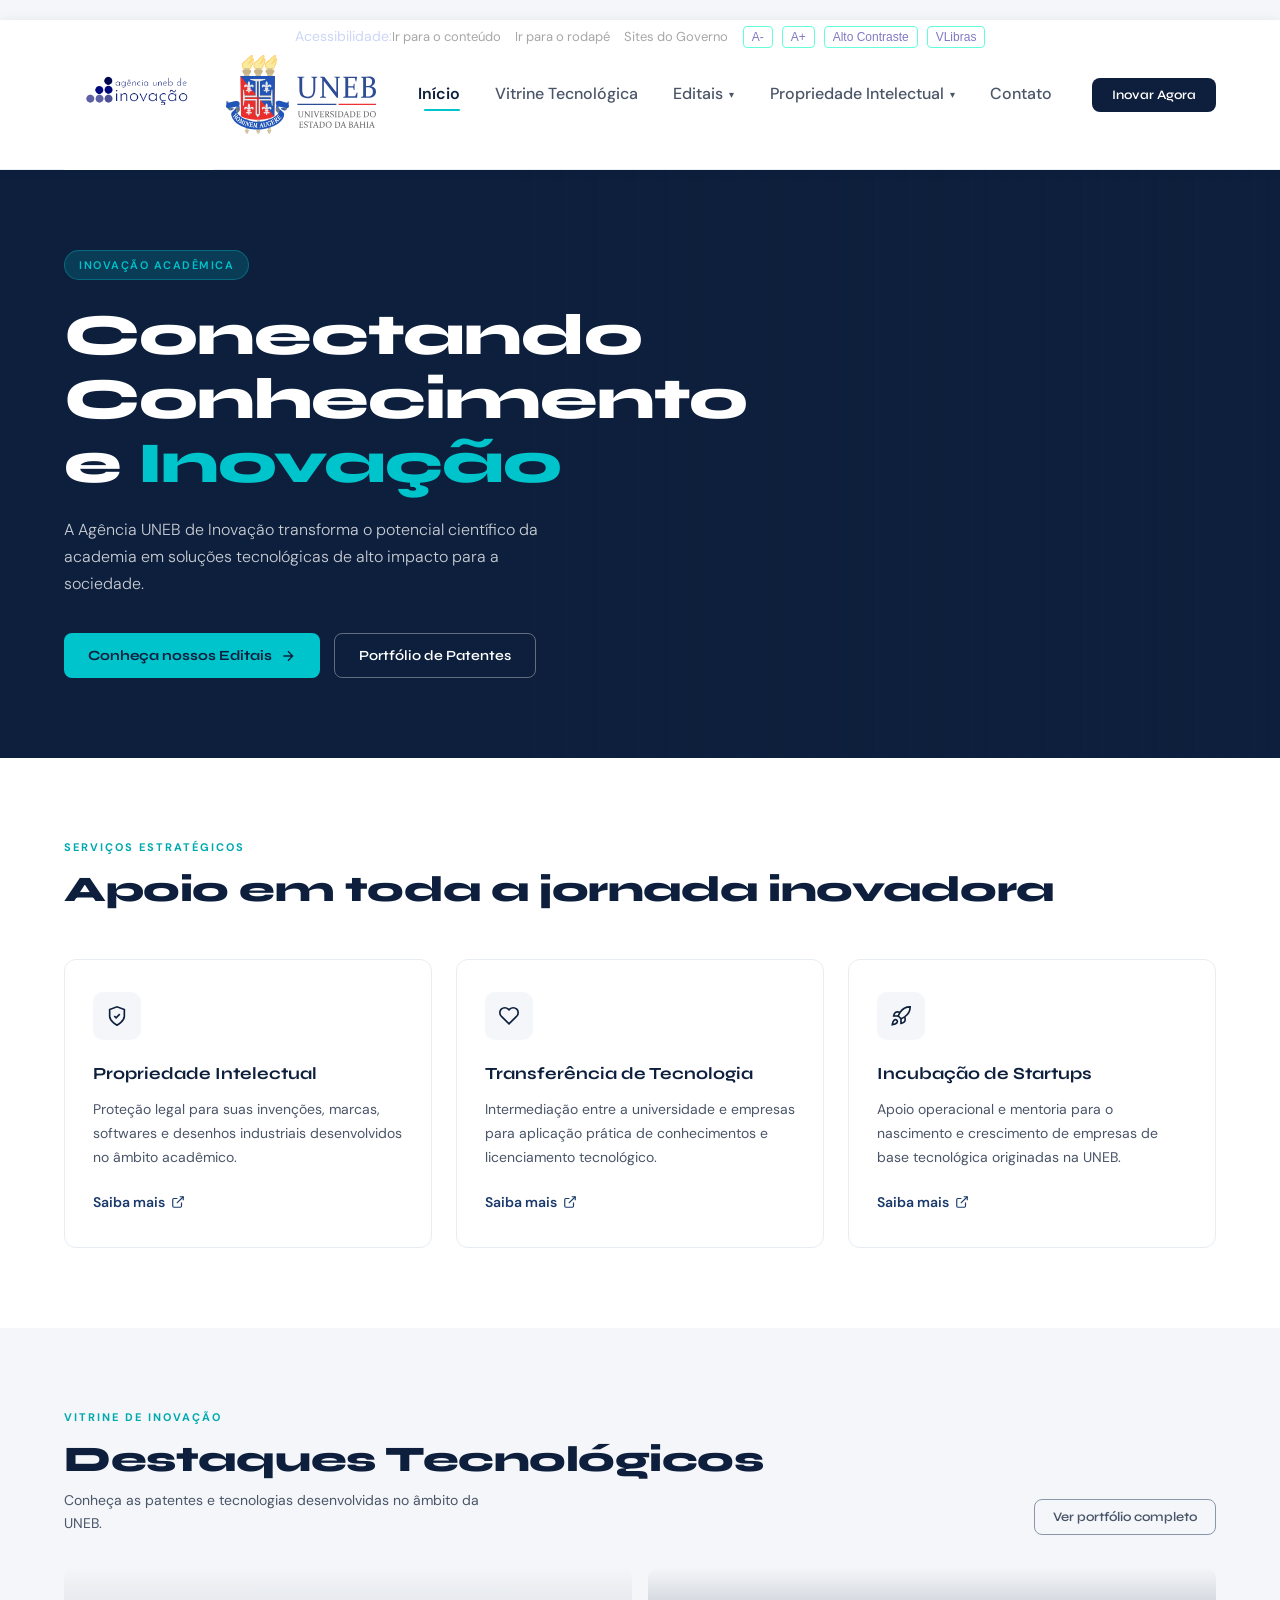
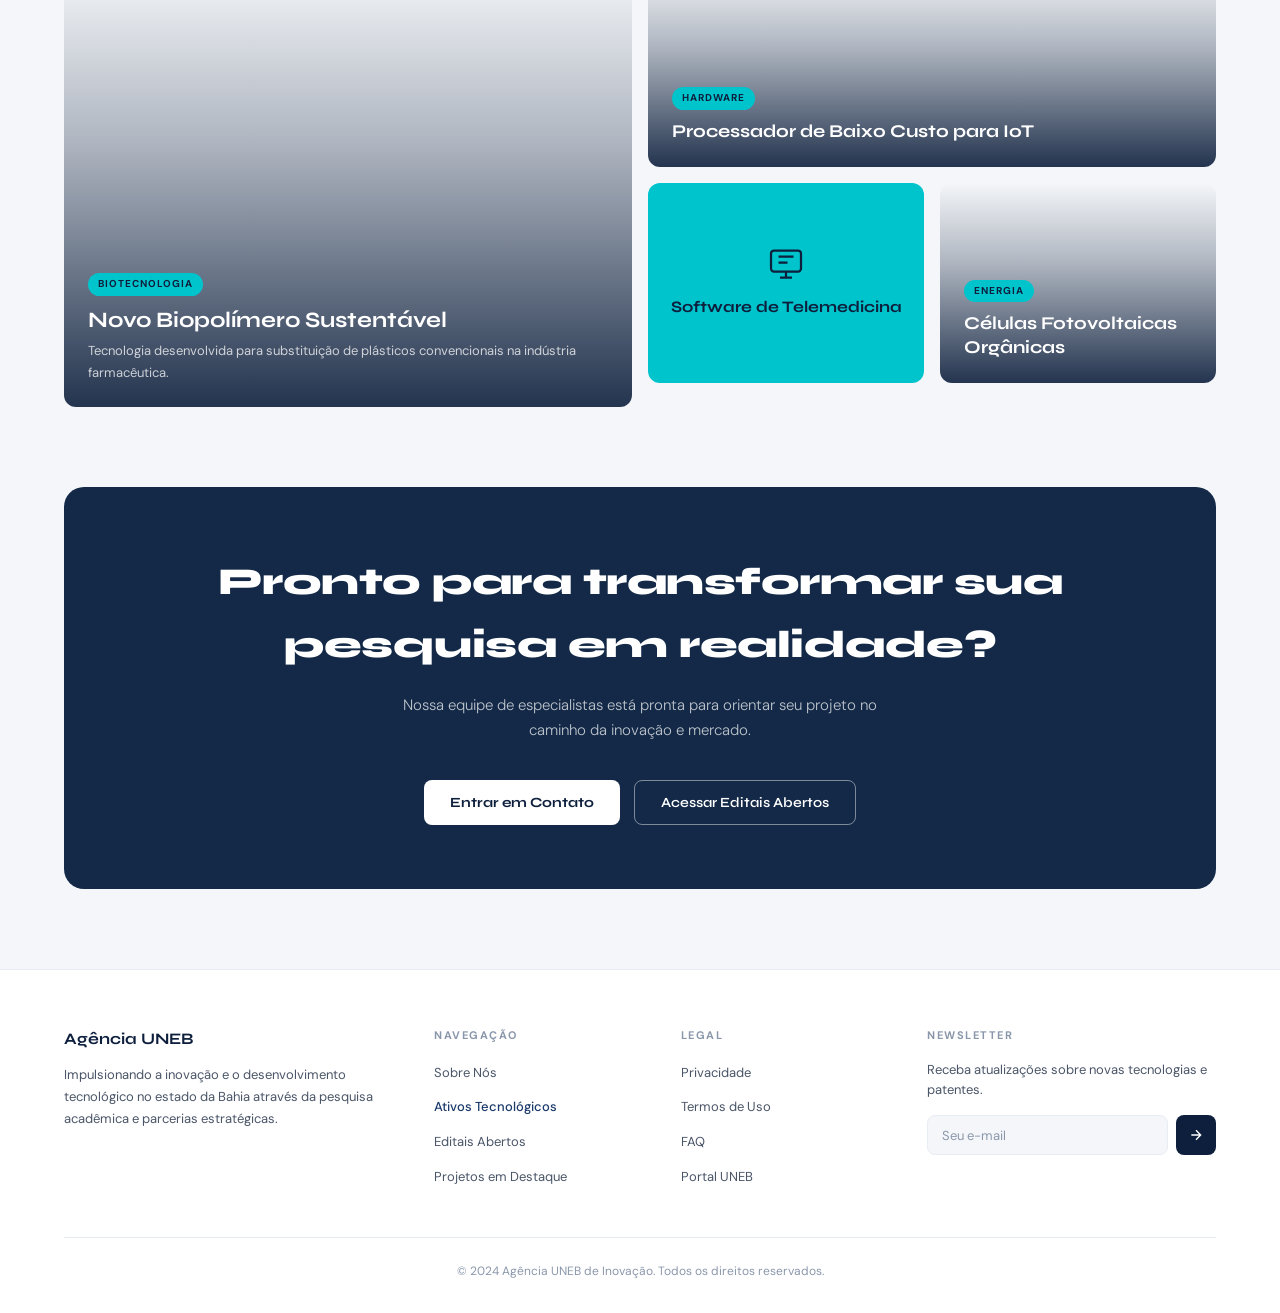
==== commit 5ea428a2: "Update index.html" ====
--- a/index.html
+++ b/index.html
@@ -239,7 +239,7 @@
     <div class="footer-grid">
       <div>
         <div class="footer-brand-name">Agência UNEB</div>
-        <p class="footer-brand-desc">Impulsionando a inovação e o desenvolvimento tecnológico no estado da Bahia através da pesquisa acadêmica e parcerias industriais.</p>
+        <p class="footer-brand-desc">Impulsionando a inovação e o desenvolvimento tecnológico no estado da Bahia através da pesquisa acadêmica e parcerias estratégicas.</p>
       </div>
       <div>
         <div class="footer-col-title">Navegação</div>
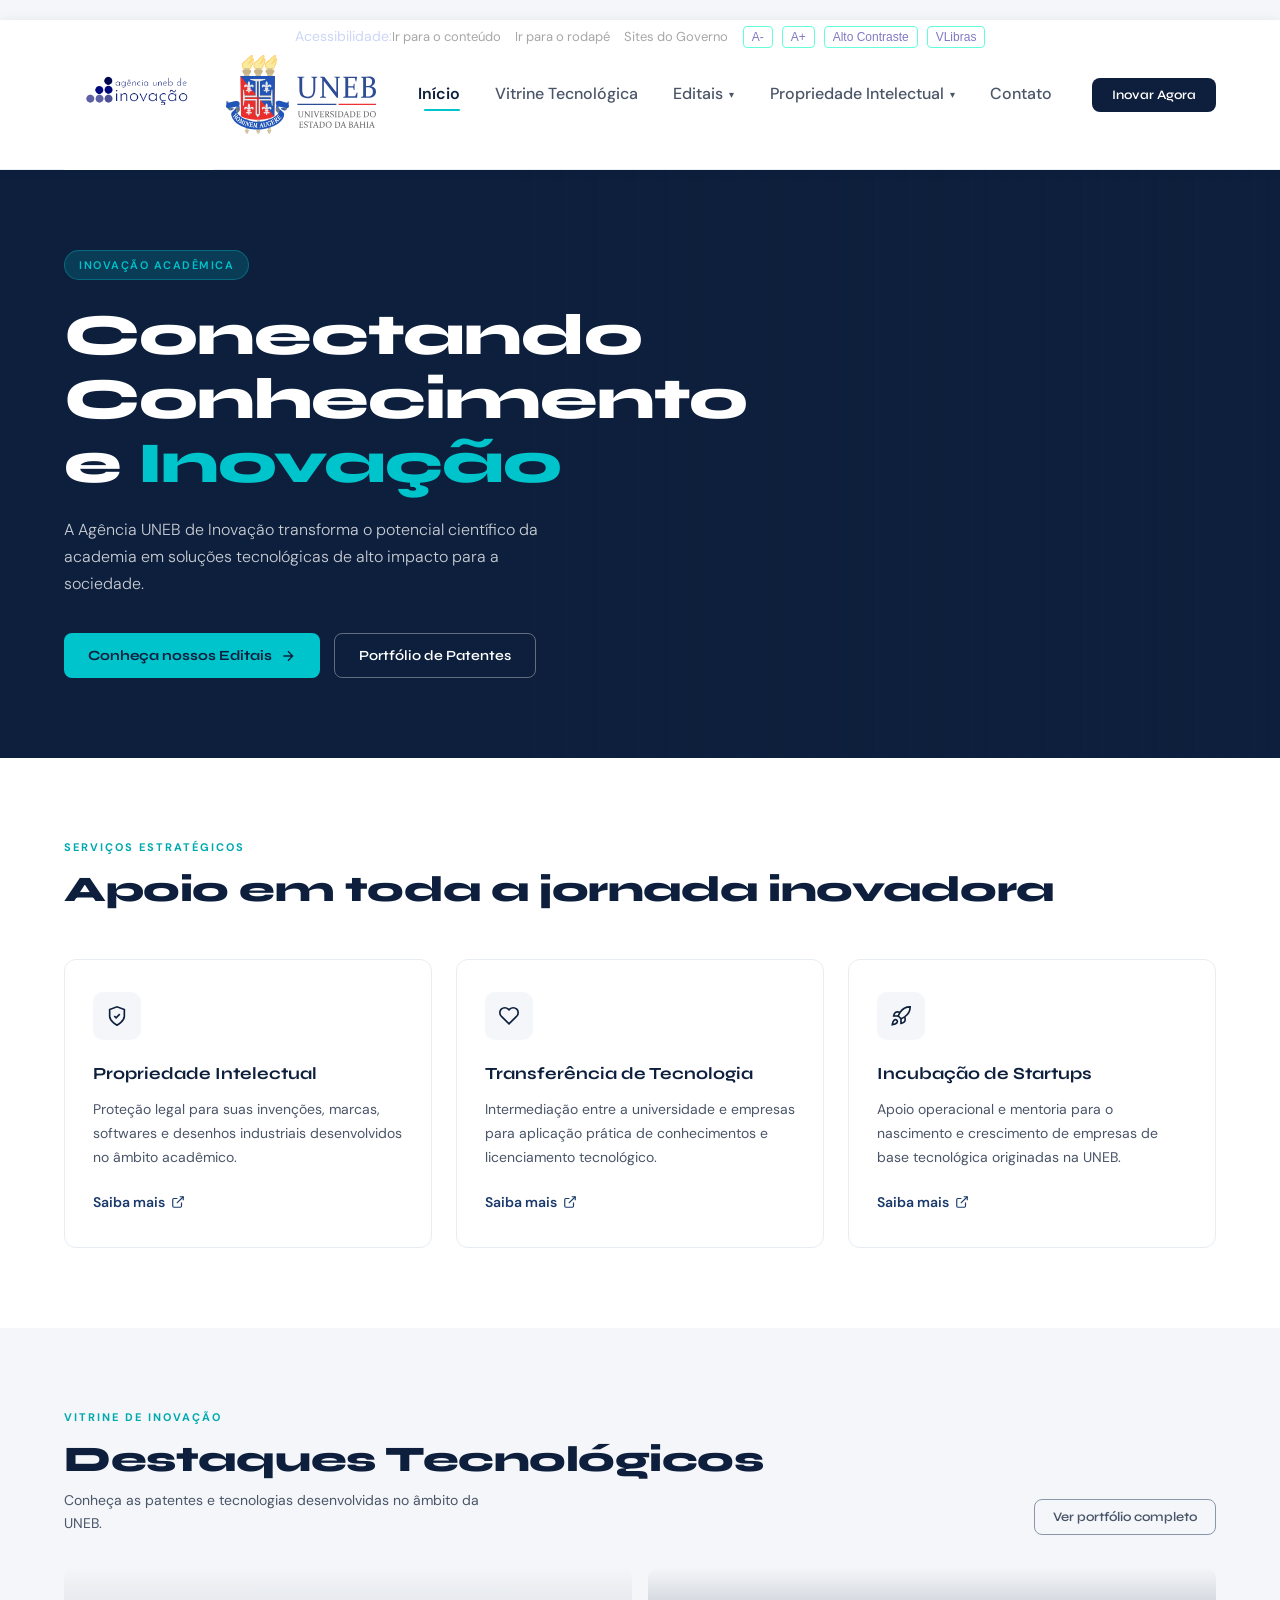
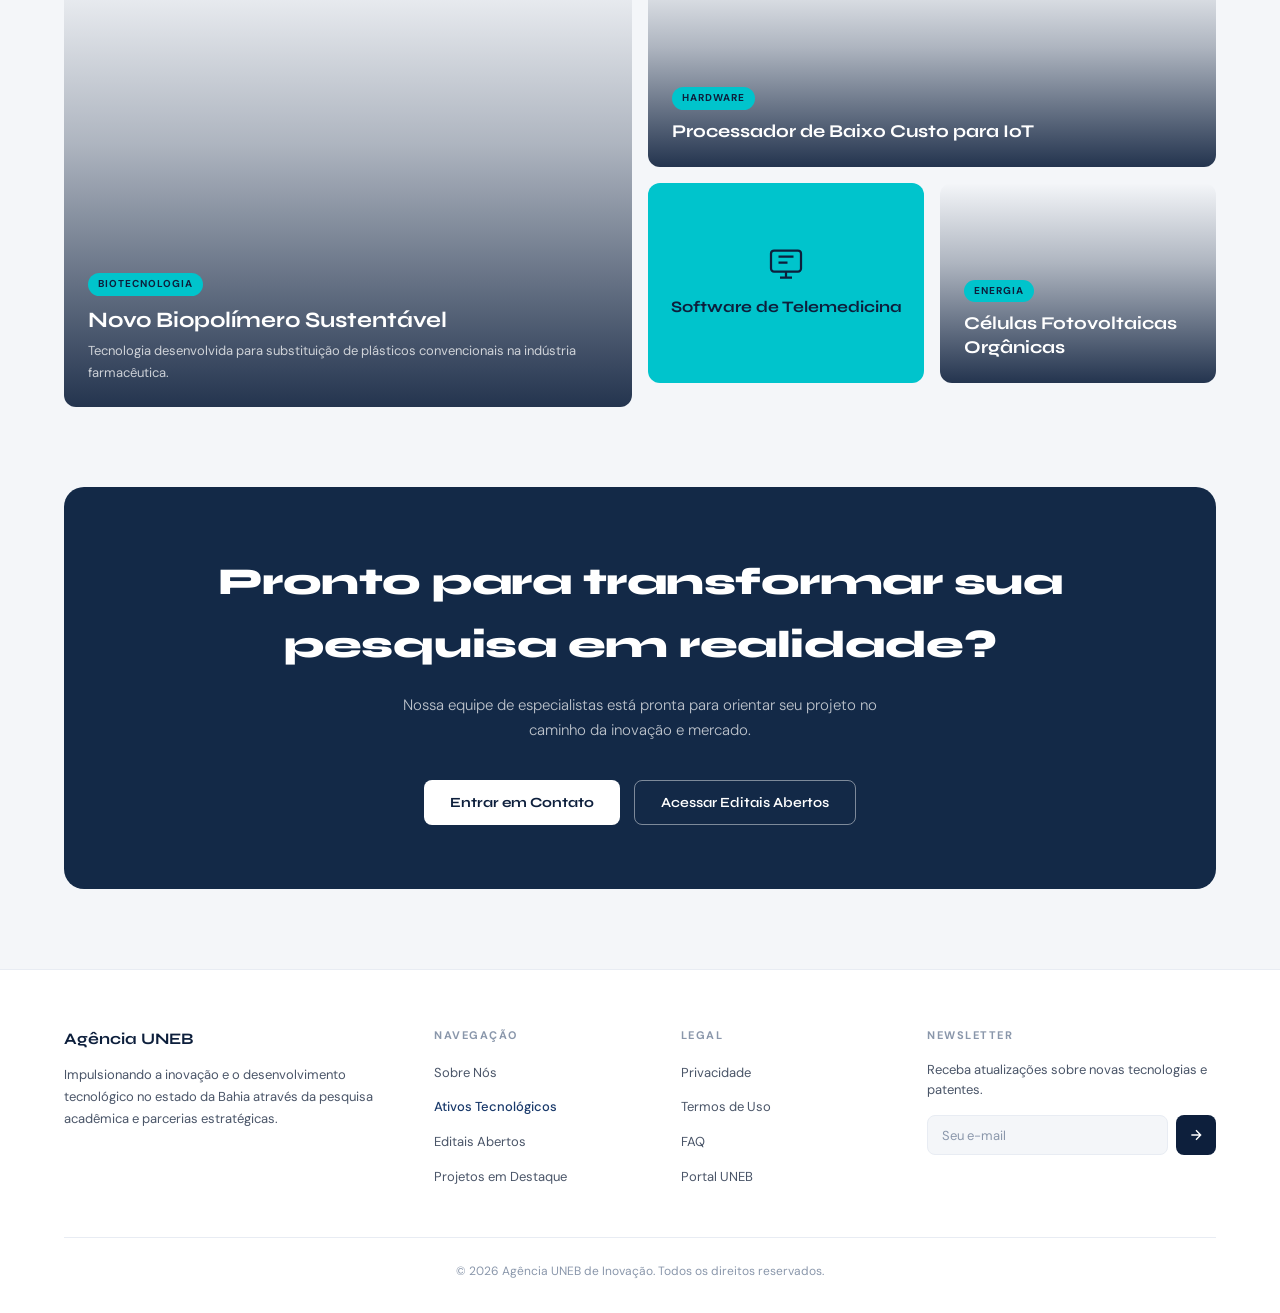
==== commit 0c9653bb: "Update footer copyright year to 2026" ====
--- a/index.html
+++ b/index.html
@@ -270,7 +270,7 @@
         </div>
       </div>
     </div>
-    <div class="footer-bottom">© 2024 Agência UNEB de Inovação. Todos os direitos reservados.</div>
+    <div class="footer-bottom">© 2026 Agência UNEB de Inovação. Todos os direitos reservados.</div>
   </footer>
 
 </div><!-- fim #page-home -->
@@ -368,7 +368,7 @@
         <p class="newsletter-desc">Salvador, Bahia, Brasil<br>contato.agencia@uneb.br<br>+55 (71) 3117-2200</p>
       </div>
     </div>
-    <div class="footer-bottom">© 2024 Agência UNEB de Inovação. Universidade do Estado da Bahia.</div>
+    <div class="footer-bottom">© 2026 Agência UNEB de Inovação. Universidade do Estado da Bahia.</div>
   </footer>
 
 </div><!-- fim #page-projetos -->
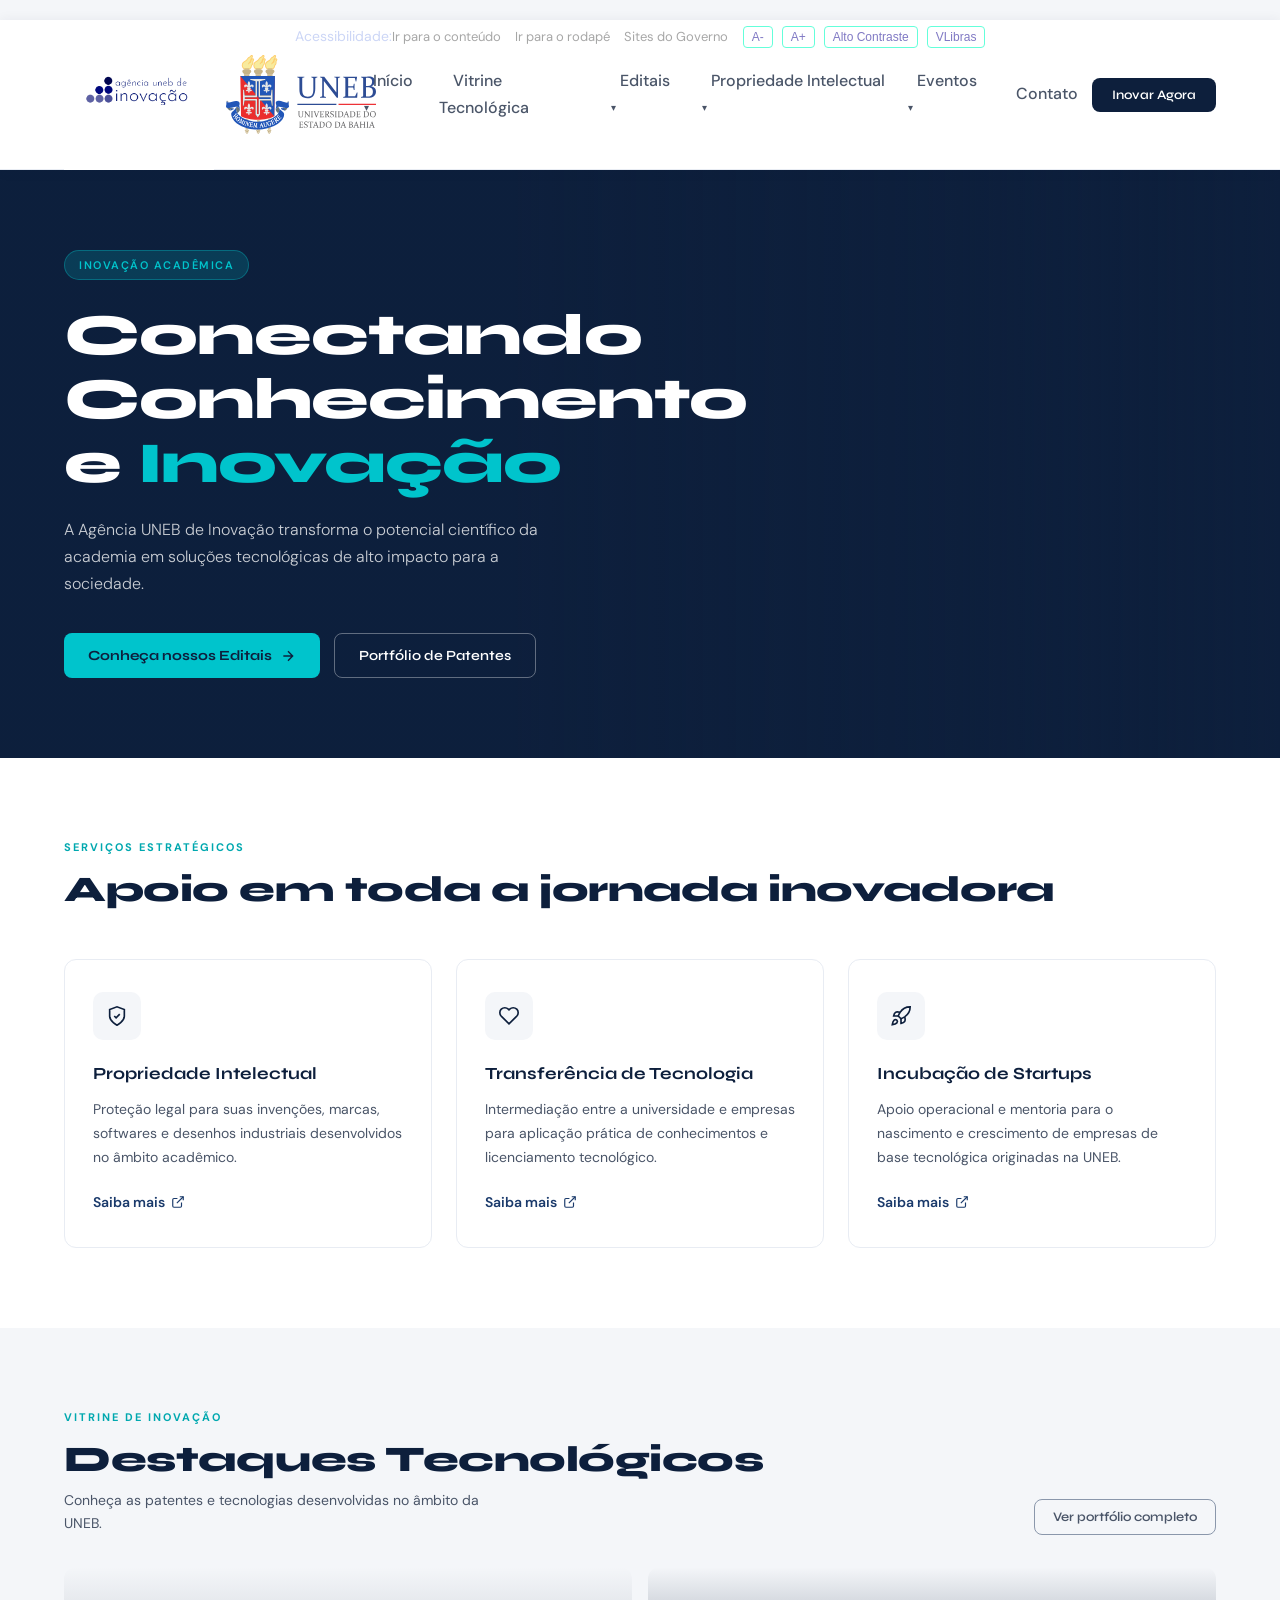
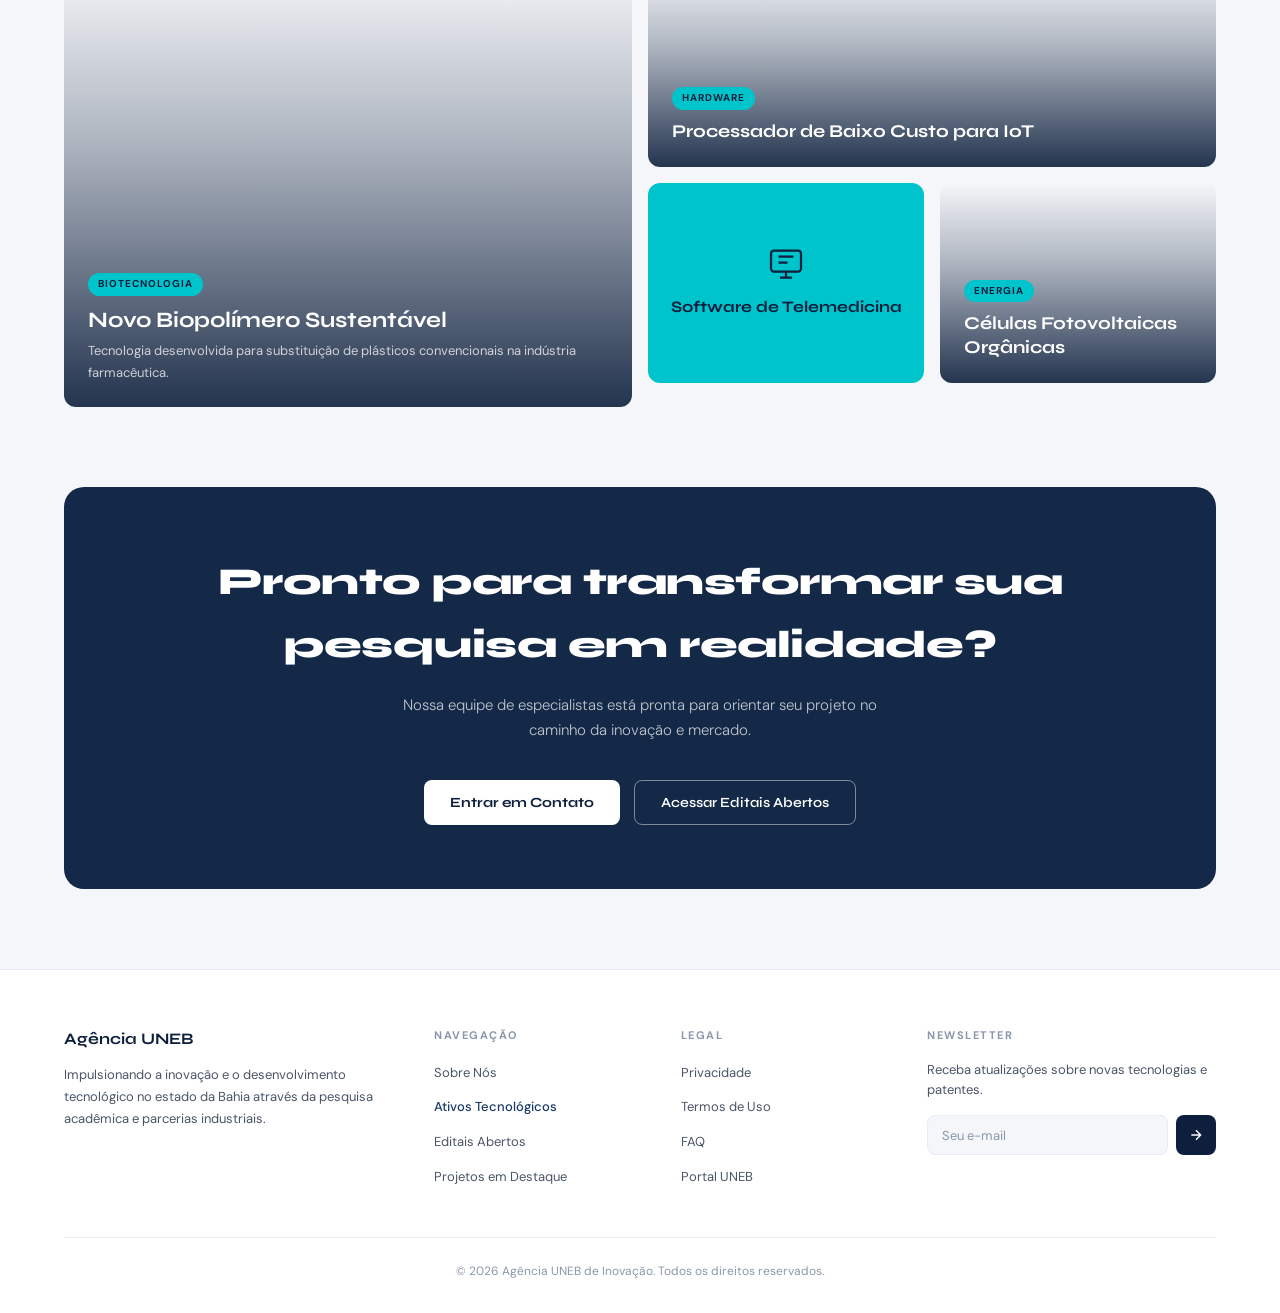
==== commit 265150b4: "Update navigation links and footer descriptions" ====
--- a/index.html
+++ b/index.html
@@ -50,31 +50,38 @@
 
   <ul class="navbar-links" id="navLinks">
     <li class="has-submenu">
-      <a href="#" class="active" data-target="home" onclick="navigate(event,'home')" aria-haspopup="true" aria-expanded="false">Início</a>
+      <a href="#home" data-target="home" onclick="navigate(event,'home')" aria-haspopup="true" aria-expanded="false">Início</a>
       <ul class="submenu" aria-label="Submenu Início">
         <li><a href="#home-missao" onclick="navigate(event,'home')">Sobre</a></li>
-        <li><a href="#home-historico" onclick="navigate(event,'home')">Equipe</a></li>
-        <li><a href="#home-historico" onclick="navigate(event,'home')">Biblioteca de Documentos</a></li>
+        <li><a href="#home-equipe" onclick="navigate(event,'home')">Equipe</a></li>
+        <li><a href="#home-documentos" onclick="navigate(event,'home')">Biblioteca de Documentos</a></li>
       </ul>
     </li>
     <li>
-      <a href="#" data-target="projetos" onclick="navigate(event,'projetos')">Vitrine Tecnológica</a>
+      <a href="#projetos" data-target="projetos" onclick="navigate(event,'projetos')">Vitrine Tecnológica</a>
     </li>
     <li class="has-submenu">
-      <a href="#" data-target="editais" onclick="navigate(event,'editais')" aria-haspopup="true" aria-expanded="false">Editais</a>
+      <a href="#editais" data-target="editais" onclick="navigate(event,'editais')" aria-haspopup="true" aria-expanded="false">Editais</a>
       <ul class="submenu" aria-label="Submenu Editais">
-        <li><a href="#edital-aberto" onclick="navigate(event,'editais')">PIBATI</a></li>
-        <li><a href="#edital-futur" onclick="navigate(event,'editais')">PROINOVAÇÃO</a></li>
+        <li><a href="#pibati" onclick="navigate(event,'editais')">PIBATI</a></li>
+        <li><a href="#proinovacao" onclick="navigate(event,'editais')">PROINOVAÇÃO</a></li>
       </ul>
     </li>
     <li class="has-submenu">
-      <a href="#" data-target="propriedade-intelectual" onclick="navigate(event,'propriedade-intelectual')" aria-haspopup="true" aria-expanded="false">Propriedade Intelectual</a>
+      <a href="#propriedade-intelectual" data-target="propriedade-intelectual" onclick="navigate(event,'propriedade-intelectual')" aria-haspopup="true" aria-expanded="false">Propriedade Intelectual</a>
       <ul class="submenu" aria-label="Submenu Propriedade Intelectual">
-        <li><a href="#patentes" onclick="navigate(event,'propriedade-intelectual')">Processo de Proteção</a></li>
-        <li><a href="#marcas" onclick="navigate(event,'propriedade-intelectual')">Empresas Juniores</a></li>
+        <li><a href="#processo-protecao" onclick="navigate(event,'propriedade-intelectual')">Processo de Proteção</a></li>
+        <li><a href="#empresas-juniores" onclick="navigate(event,'propriedade-intelectual')">Empresas Juniores</a></li>
       </ul>
     </li>
-    <li><a href="#" data-target="contato" onclick="navigate(event,'contato')">Contato</a></li>
+    <li class="has-submenu">
+      <a href="#eventos" data-target="eventos" onclick="navigate(event,'eventos')" aria-haspopup="true" aria-expanded="false">Eventos</a>
+      <ul class="submenu" aria-label="Submenu Eventos">
+        <li><a href="#workshop-inovacao" onclick="navigate(event,'eventos')">Workshop de Inovação</a></li>
+        <li><a href="#semana-ciencia" onclick="navigate(event,'eventos')">Semana de Ciência e Tecnologia</a></li>
+      </ul>
+    </li>
+    <li><a href="#contato" data-target="contato" onclick="navigate(event,'contato')">Contato</a></li>
   </ul>
 
   <button class="btn-cta" onclick="navigate(event,'home')">Inovar Agora</button>
@@ -239,7 +246,7 @@
     <div class="footer-grid">
       <div>
         <div class="footer-brand-name">Agência UNEB</div>
-        <p class="footer-brand-desc">Impulsionando a inovação e o desenvolvimento tecnológico no estado da Bahia através da pesquisa acadêmica e parcerias estratégicas.</p>
+        <p class="footer-brand-desc">Impulsionando a inovação e o desenvolvimento tecnológico no estado da Bahia através da pesquisa acadêmica e parcerias industriais.</p>
       </div>
       <div>
         <div class="footer-col-title">Navegação</div>
@@ -284,7 +291,7 @@
   <header class="projects-header">
     <div class="projects-label">Portfólio Tecnológico</div>
     <div class="projects-title-row">
-      <h1 class="projects-title">Ativos de <span>Inovação.</span></h1>
+      <h1 class="projects-title">Ativos de <span>Inovação</span></h1>
       <div class="assets-counter">
         <div class="assets-counter-icon">
           <svg width="20" height="20" fill="none" stroke="currentColor" stroke-width="1.8" viewBox="0 0 24 24">
@@ -297,7 +304,7 @@
         </div>
       </div>
     </div>
-    <p class="projects-desc">Explore o catálogo de patentes, softwares e tecnologias desenvolvidas pela UNEB disponíveis para transferência e parcerias estratégicas.</p>
+    <p class="projects-desc">Explore o catálogo de patentes, softwares e tecnologias desenvolvidas pela UNEB, disponíveis para transferência e parcerias estratégicas.</p>
   </header>
 
   <!-- Barra de filtros + ordenação (sticky) -->
@@ -344,8 +351,8 @@
   <footer class="footer">
     <div class="footer-grid">
       <div>
-        <div class="footer-brand-name">Agência UNEB</div>
-        <p class="footer-brand-desc">Impulsionando a inovação e o desenvolvimento tecnológico no estado da Bahia através da pesquisa acadêmica e parcerias industriais.</p>
+        <div class="footer-brand-name">Agência UNEB de Inovação</div>
+        <p class="footer-brand-desc">Impulsionando a inovação e o desenvolvimento tecnológico no estado da Bahia através da pesquisa acadêmica e parcerias estratégicas.</p>
       </div>
       <div>
         <div class="footer-col-title">Links Rápidos</div>
@@ -365,7 +372,7 @@
       </div>
       <div>
         <div class="footer-col-title">Contato</div>
-        <p class="newsletter-desc">Salvador, Bahia, Brasil<br>contato.agencia@uneb.br<br>+55 (71) 3117-2200</p>
+        <p class="newsletter-desc">Salvador, Bahia, Brasil<br>agencia.inovacao@uneb.br<br>+55 (71) 3117-2200</p>
       </div>
     </div>
     <div class="footer-bottom">© 2026 Agência UNEB de Inovação. Universidade do Estado da Bahia.</div>
@@ -629,4 +636,3 @@
 </script>
 </body>
 </html>
-
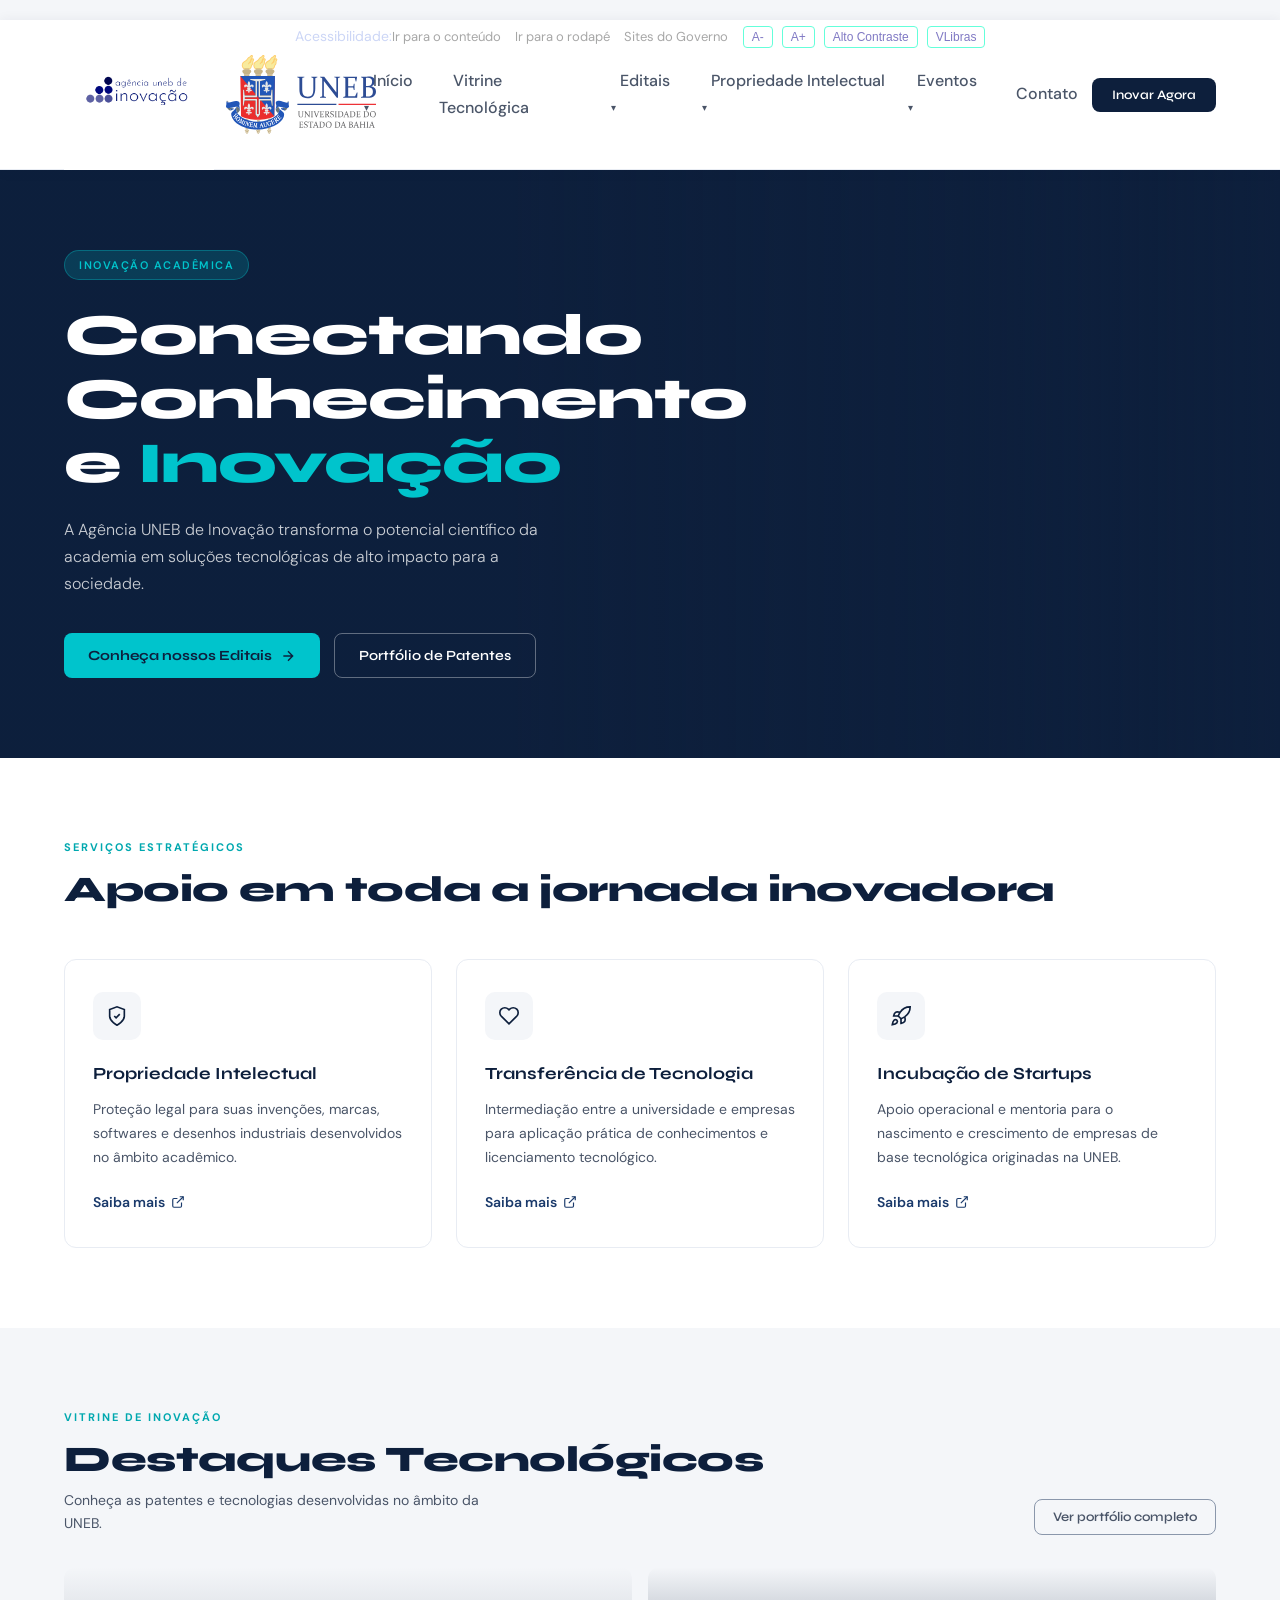
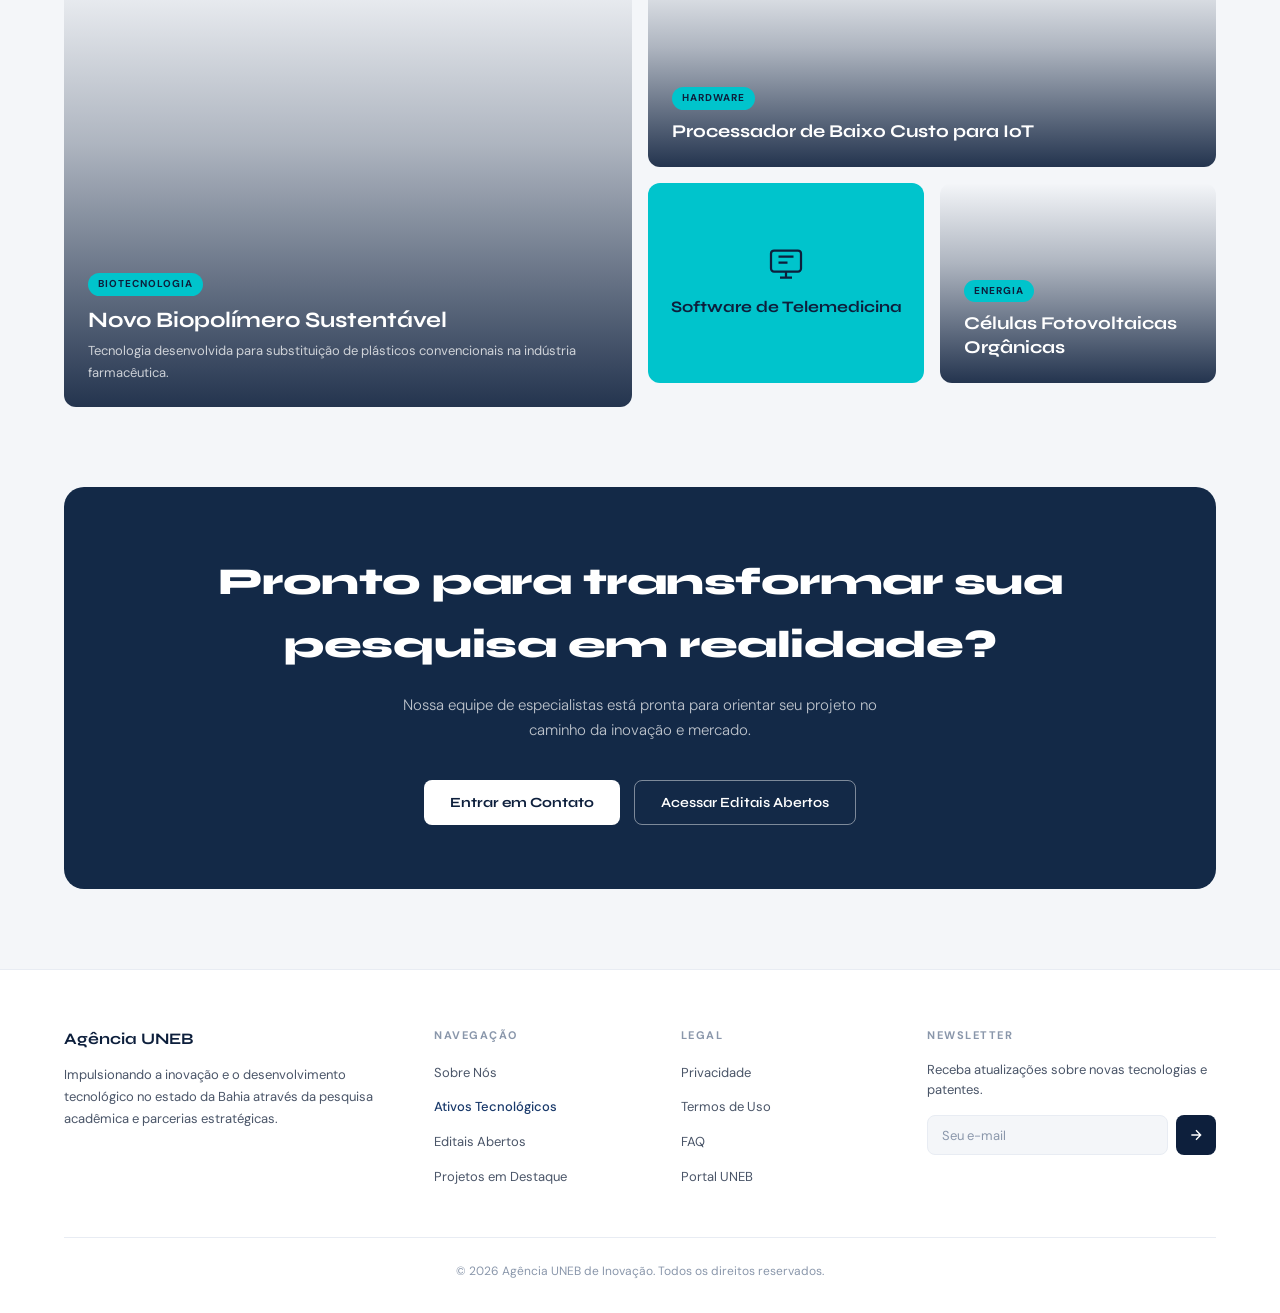
==== commit e6a6ccdb: "Update footer description for strategic partnerships" ====
--- a/index.html
+++ b/index.html
@@ -246,7 +246,7 @@
     <div class="footer-grid">
       <div>
         <div class="footer-brand-name">Agência UNEB</div>
-        <p class="footer-brand-desc">Impulsionando a inovação e o desenvolvimento tecnológico no estado da Bahia através da pesquisa acadêmica e parcerias industriais.</p>
+        <p class="footer-brand-desc">Impulsionando a inovação e o desenvolvimento tecnológico no estado da Bahia através da pesquisa acadêmica e parcerias estratégicas.</p>
       </div>
       <div>
         <div class="footer-col-title">Navegação</div>
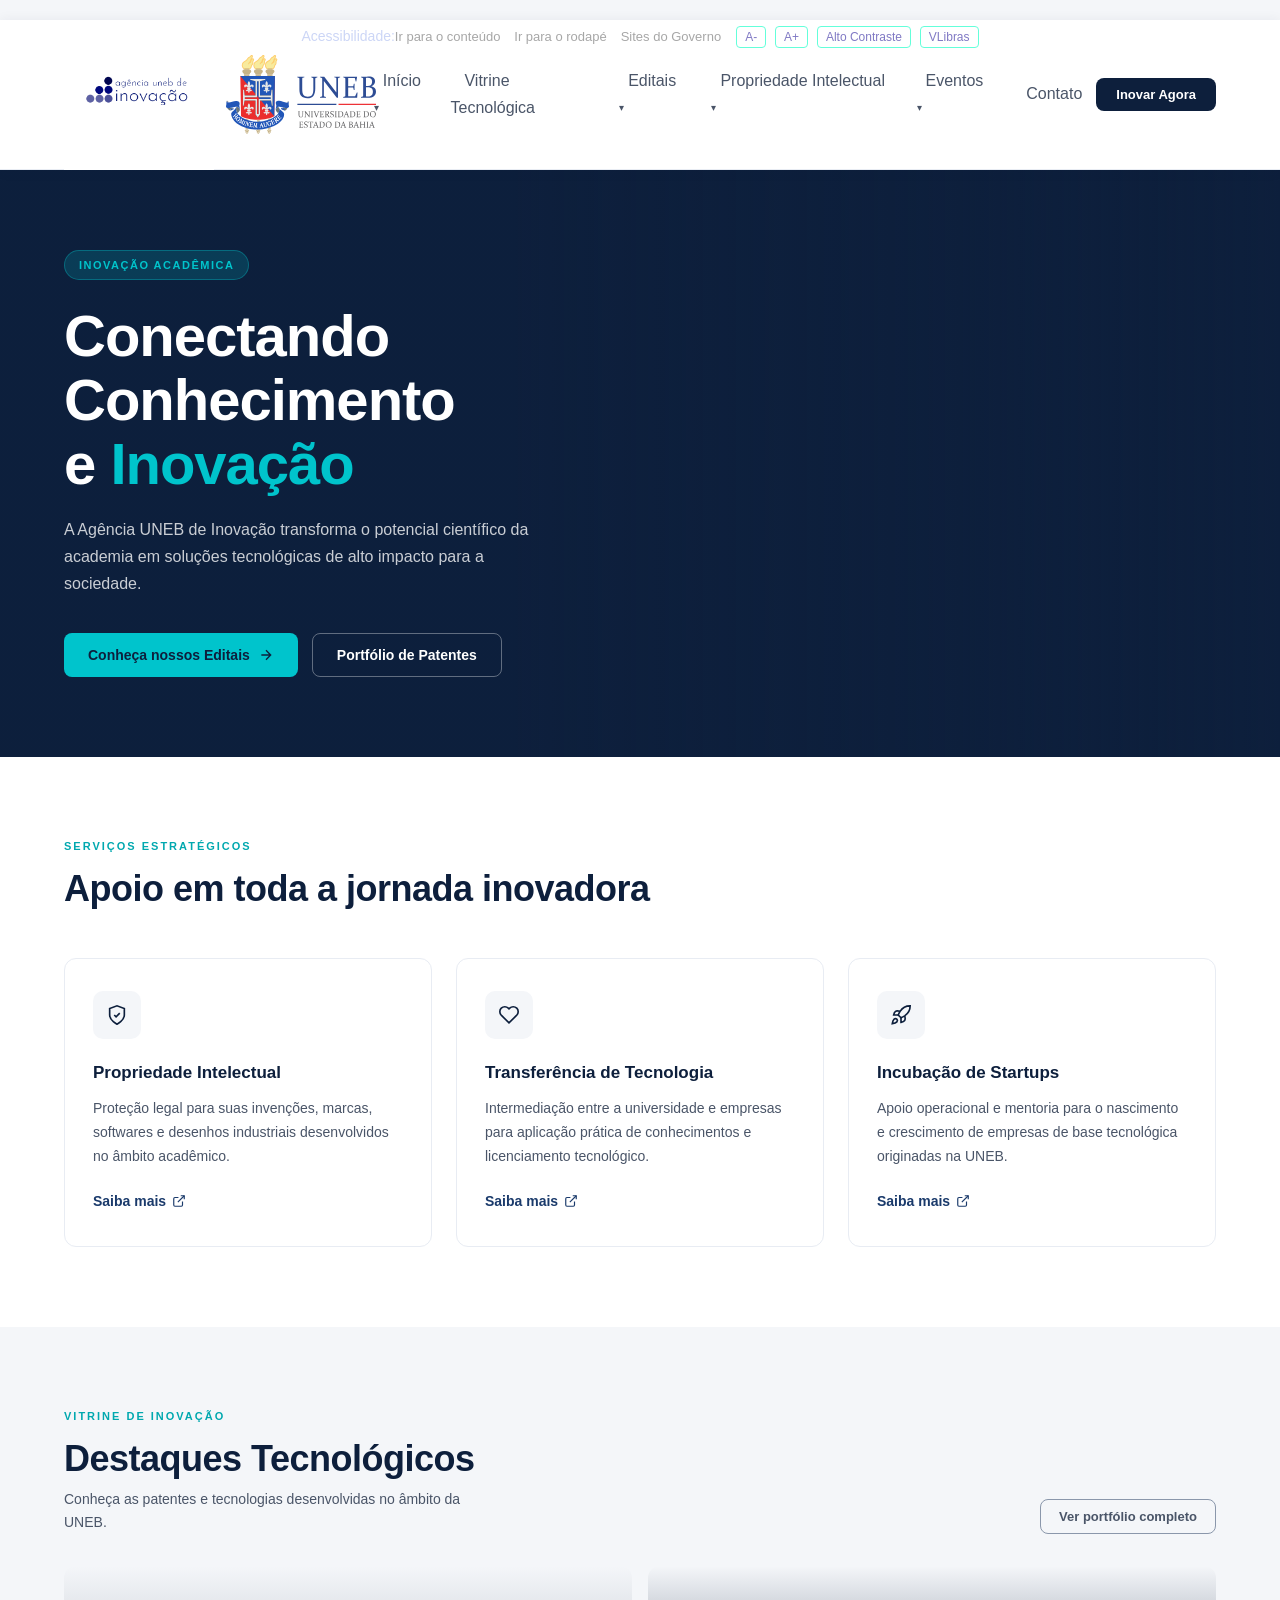
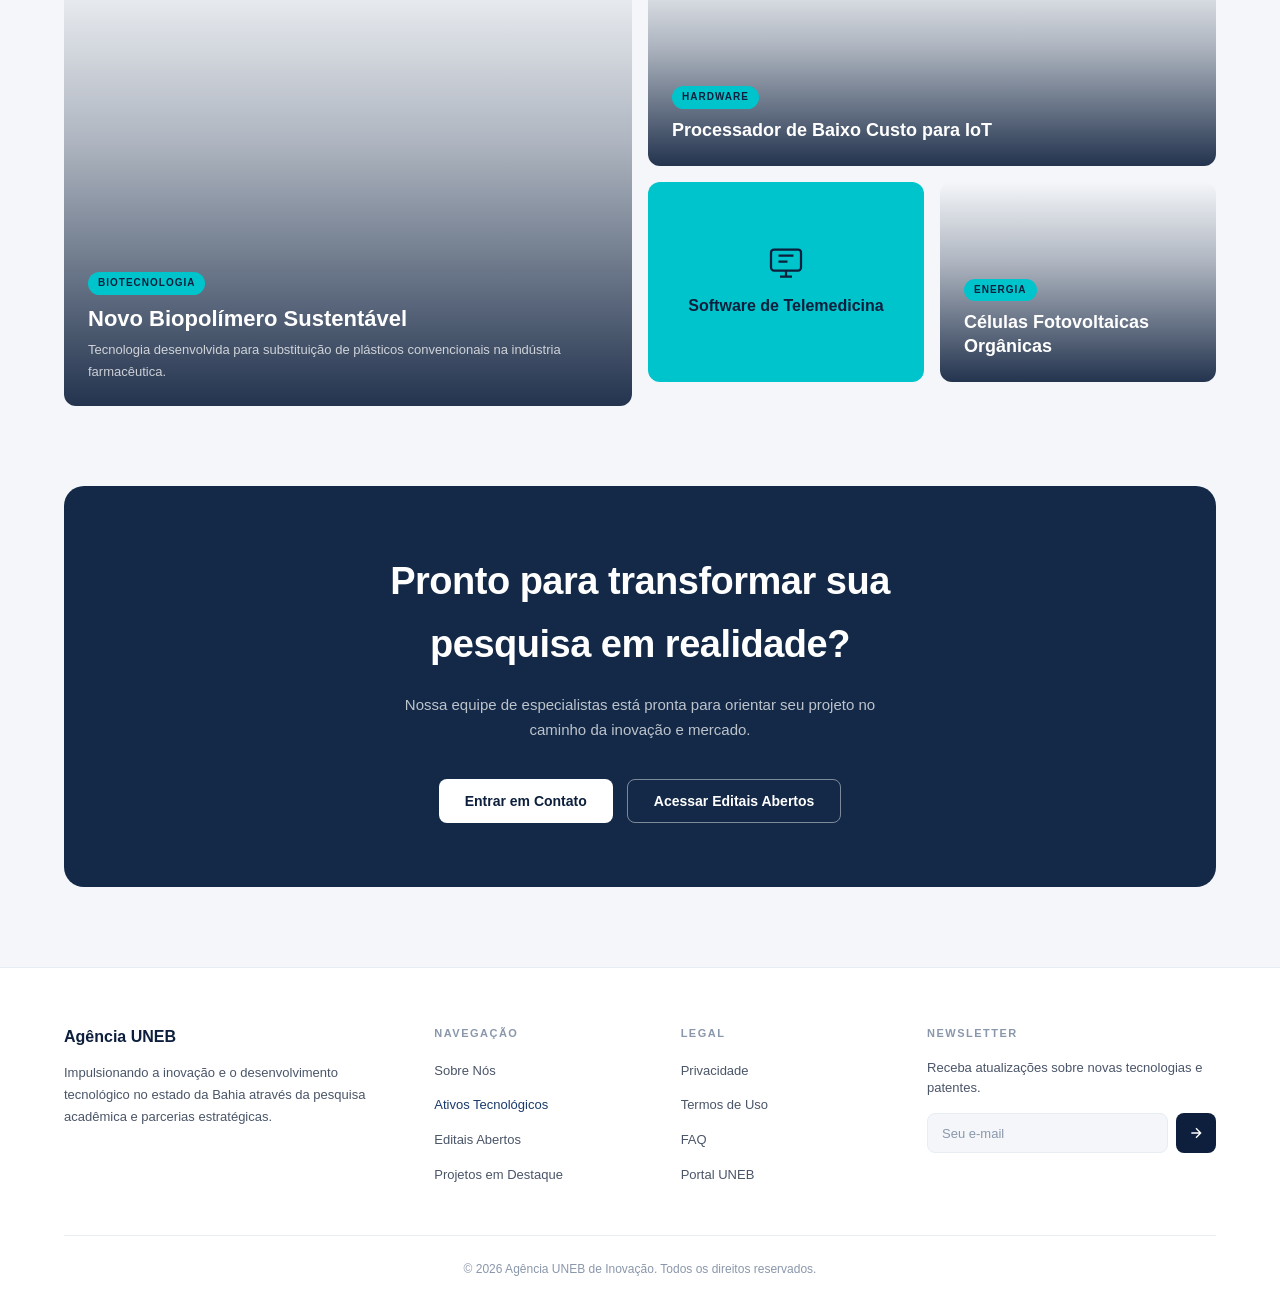
==== commit 99328965: "Update font links and project details in index.html" ====
--- a/index.html
+++ b/index.html
@@ -4,7 +4,7 @@
   <meta charset="UTF-8">
   <meta name="viewport" content="width=device-width, initial-scale=1.0">
   <title>Agência UNEB de Inovação</title>
-  <link href="https://fonts.googleapis.com/css2?family=Syne:wght@400;600;700;800&family=DM+Sans:ital,wght@0,300;0,400;0,500;1,300&display=swap" rel="stylesheet">
+  <link href="https://fonts.googleapis.com/css2?family=Atkinson+Hyperlegible:ital,wght@0,400;0,700;1,400;1,700&family=Lexend:wght@300;400;500;600;700;800&display=swap" rel="stylesheet">
   <link href="style.css" rel="stylesheet">
 
 </head>
@@ -340,7 +340,7 @@
   <!-- Banner "Não encontrou?" -->
   <section class="not-found-section">
     <h2>Não encontrou o que procurava?</h2>
-    <p>Nossa equipe de transferência tecnológica pode auxiliar na busca personalizada por soluções específicas ou no desenvolvimento de PD&amp;I conjunta.</p>
+    <p>Nossa equipe de propriedade intelectual pode auxiliar na busca personalizada por soluções específicas ou no desenvolvimento de PD&amp;I conjunta.</p>
     <div class="cta-buttons">
       <button class="btn-primary">Entrar em Contato</button>
       <button class="btn-outline-white">Transferência Tecnológica</button>
@@ -402,40 +402,61 @@
     tipo:'software', status:'green', statusLabel:'Concedido',
     titulo:'Aplicativo Amamente',
     desc:'O Amamente te atualiza sobre situações como Trauma Mamilar...',
-    ref:'SW 2024 0089-1',
+    ref:'BR 2023 2746',
     img:'https://encrypted-tbn0.gstatic.com/images?q=tbn:ANd9GcRMSXig6uOPmn0qgW0g7QC_-CHz1b7F75QSZA&s'
   },
   {
-    tipo:'desenho', status:'green', statusLabel:'Disponível para Licenciamento',
-    titulo:'Módulo Compacto para Sensores de Precisão em Drones',
-    desc:'Design ergonômico e aerodinâmico para encapsulamento de sensores multiespectrais...',
-    ref:'DI 30 2023 0012-0',
-    img:'https://images.unsplash.com/photo-1558618666-fcd25c85cd64?w=600&q=70'
-  },
-  {
-    tipo:'patente', status:'green', statusLabel:'Disponível para Licenciamento',
-    titulo:'Geometria Avançada para Painéis Térmicos Solares',
-    desc:'Nova geometria para painéis térmicos solares que aumenta a captação energética em até 35%...',
+    tipo:'desenho', status:'green', statusLabel:'Concedido',
+    titulo:'Padrão Ornamental aplicado a/em jogo de tabuleiro "Mo Júbà": promovendo a saúde da pessoa idosa.',
+    desc:'Ferramenta lúdica e educativa, desenvolvida no contexto da Universidade do Estado da Bahia (UNEB), que utiliza elementos culturais africanos...',
+    ref:'BR 06 2025 2839',
+    img:'https://i.postimg.cc/XY2S8d3T/Mojuba.png'
+  },
+  {
+    tipo:'desenho', status:'green', statusLabel:'Concedido',
+    titulo:'Imuniza Game',
+    desc:'Ferramenta gamificada desenvolvida para aumentar a conscientização sobre a importância da vacinação...',
     ref:'BR 10 2023 0556-4',
-    img:'https://images.unsplash.com/photo-1509391366360-2e959784a276?w=600&q=70'
-  },
-  {
-    tipo:'software', status:'yellow', statusLabel:'Em Desenvolvimento',
-    titulo:'SurgSim AR: Simulador Cirúrgico com Realidade Aumentada',
-    desc:'Software de simulação que utiliza óculos AR para treinamento tátil de residentes médicos e...',
-    ref:'SW 2023 0122-8',
-    img:'https://images.unsplash.com/photo-1559757148-5c350d0d3c56?w=600&q=70'
-  },
-  {
-    tipo:'patente', status:'green', statusLabel:'Disponível para Licenciamento',
-    titulo:'Extrato Vegetal Antioxidante de Flora do Cerrado Baiano',
-    desc:'Composto natural com propriedades antioxidantes superiores e...',
+    img:'https://i.postimg.cc/hjQXgKMY/Imuniza-Game-Adesivos-Caixa-pdf.jpg'
+  },
+  {
+    tipo:'software', status:'yellow', statusLabel:'Concedido',
+    titulo:'Dizziness App',
+    desc:'Ferramenta móvel pioneira focada no tratamento e reabilitação de tonturas...',
+    ref:'BR 2023 0122-8',
+    img:'https://encrypted-tbn0.gstatic.com/images?q=tbn:ANd9GcQU1wPygCzLlwb9aA19_Y8ZRzJudgJYb7x1Sg&s'
+  },
+  {
+    tipo:'marca', status:'green', statusLabel:'Em vigor',
+    titulo:'Guerreiros de Saludis - Ataque ao stress',
+    desc:'Jogo de tabuleiro para educação em saúde...',
     ref:'BR 10 2024 0092-9',
-    img:'https://images.unsplash.com/photo-1518531933037-91b2f5f229cc?w=600&q=70'
+    img:'https://encrypted-tbn0.gstatic.com/images?q=tbn:ANd9GcQYksoMn5kn403XMpx2YMUI_0wXOH0vEBY7sQ&s'
+  },
+  {
+    tipo:'marca', status:'green', statusLabel:'Em vigor',
+    titulo:'Sistema de inofrmação da Agricultura Familiar',
+    desc:'Sistema web que tem por objetivo apoiar o processo decisório de agricultures...',
+    ref:'BR 10 2024 0092-9',
+    img:'https://i.postimg.cc/tR2F54wr/download.png'
+    },
+  {
+    tipo:'software', status:'green', statusLabel:'Concedido',
+    titulo:'Museu Digital Saberes e Fazeres',
+    desc:'Museu Digital sobre os saberes e fazeres das trabalhadoras e dos trabalhadores por conta própria...',
+    ref:'BR 10 2024 0092-9',
+    img:'https://i.postimg.cc/pdmjVwZ5/Captura-de-tela-2026-04-16-132902.png'
+  },
+  {
+    tipo:'software', status:'green', statusLabel:'Concedido',
+    titulo:'Pandora - Sistema Integrado de Gestão da Informação da Pós Graduação Stricto Sensu',
+    desc:'Software institucional, Gestão da Informação, Pós-Graduação Stricto Sensu...',
+    ref:'BR 10 2024 0092-9',
+    img:'https://i.postimg.cc/yNfzj54r/Captura-de-tela-2026-04-16-133713.png'
   },
 ];
 
-const ITEMS_PER_PAGE = 6;
+const ITEMS_PER_PAGE = 10;
 let currentFilter = 'todos';
 let currentPage   = 1;
 let filteredData  = [...PROJECTS];
@@ -456,9 +477,10 @@
   const slice = filteredData.slice(start, start + ITEMS_PER_PAGE);
 
   /* Atualiza o texto "Exibindo X de Y" */
-  document.getElementById('pageInfo').textContent =
-    `Exibindo ${Math.min(ITEMS_PER_PAGE, total)} de ${total} ativos`;
-
+const exibindo = Math.min(currentPage * ITEMS_PER_PAGE, total);
+
+document.getElementById('pageInfo').textContent =
+  `Exibindo ${exibindo} de ${total} ativos`;
   /* Renderiza os cards */
   document.getElementById('projectsGrid').innerHTML = slice.map(p => `
     <div class="project-card">
@@ -540,36 +562,24 @@
 ----------------------------------------------- */
 document.getElementById('searchInput').addEventListener('input', e => {
   const query = e.target.value.toLowerCase();
-  if (query.length === 0) {
-    filteredData = currentFilter === 'todos' ? [...PROJECTS] : PROJECTS.filter(p => p.tipo === currentFilter);
-  } else {
-    filteredData = PROJECTS.filter(p =>
+
+  // Primeiro aplica o filtro selecionado
+  let baseData = currentFilter === 'todos'
+    ? [...PROJECTS]
+    : PROJECTS.filter(p => p.tipo === currentFilter);
+
+  // Depois aplica a busca dentro do filtro
+  if (query.length > 0) {
+    filteredData = baseData.filter(p =>
       p.titulo.toLowerCase().includes(query) ||
       p.desc.toLowerCase().includes(query)
     );
+  } else {
+    filteredData = baseData;
   }
+
   currentPage = 1;
-  const total = filteredData.length;
-  document.getElementById('pageInfo').textContent = `Exibindo ${Math.min(ITEMS_PER_PAGE, total)} de ${total} ativos`;
-  document.getElementById('projectsGrid').innerHTML = filteredData.slice(0, ITEMS_PER_PAGE).map(p => `
-    <div class="project-card">
-      <img class="project-card-img" src="${p.img}" alt="${p.titulo}" loading="lazy">
-      <div class="project-card-body">
-        <div class="project-card-meta">
-          <span class="type-badge">${p.tipo.toUpperCase()}</span>
-          <span class="status-dot status-dot--${p.status}"></span>
-          <span class="status-text status-text--${p.status}">${p.statusLabel}</span>
-        </div>
-        <div class="project-card-title">${p.titulo}</div>
-        <div class="project-card-desc">${p.desc}</div>
-        <div class="project-card-footer">
-          <span class="project-ref">Ref: ${p.ref}</span>
-          <a href="#" class="link-details">Detalhes →</a>
-        </div>
-      </div>
-    </div>
-  `).join('');
-  renderPagination(total);
+  renderProjects();
 });
 
 /* -----------------------------------------------
--- a/style.css
+++ b/style.css
@@ -157,6 +157,12 @@
       height: 150px;
       width: 150px;
       object-fit: contain;
+      transition: height 0.3s ease, width 0.3s ease;
+    }
+
+    .navbar-brand.small-logos img {
+      height: 100px;
+      width: 100px;
     }
 
     /* Links do nav com indicador ativo */
@@ -973,7 +979,7 @@
       padding: 28px 5%;
       background: var(--white);
       position: sticky;
-      top: 64px;
+      top: calc(var(--access-height) + 150px);
       z-index: 90;
       border-bottom: 1px solid var(--gray-100);
     }
@@ -1262,6 +1268,40 @@
     /* =============================================
        RESPONSIVO
     ============================================= */
+    @media (max-width: 1024px) {
+      /* Tablet */
+      .navbar {
+        height: 120px;
+        padding: 0 3%;
+      }
+      .navbar-brand img {
+        height: 100px;
+        width: 100px;
+      }
+      .navbar-links a {
+        font-size: 15px;
+        padding: 6px 12px;
+      }
+      .hero h1 {
+        font-size: 2.5rem;
+      }
+      .hero p {
+        font-size: 1.1rem;
+      }
+      .services-grid {
+        grid-template-columns: 1fr 1fr;
+      }
+      .bento-grid {
+        grid-template-columns: 1fr 1fr;
+      }
+      .bento-large {
+        grid-column: 1 / -1;
+      }
+      .projects-toolbar {
+        top: calc(var(--access-height) + 120px);
+      }
+    }
+
     @media (max-width: 900px) {
       .bento-grid {
         grid-template-columns: 1fr;
@@ -1270,6 +1310,31 @@
       .bento-right { grid-template-columns: 1fr 1fr; }
 
       .footer-grid { grid-template-columns: 1fr 1fr; }
+    }
+
+    @media (max-width: 768px) {
+      /* Mobile grande */
+      .navbar {
+        height: 100px;
+        padding: 0 2%;
+      }
+      .navbar-brand img {
+        height: 80px;
+        width: 80px;
+      }
+      .hero h1 {
+        font-size: 2rem;
+      }
+      .hero p {
+        font-size: 1rem;
+      }
+      .services-grid {
+        grid-template-columns: 1fr;
+      }
+      .bento-right { grid-template-columns: 1fr; }
+      .projects-toolbar {
+        top: calc(var(--access-height) + 100px);
+      }
     }
 
     @media (max-width: 640px) {
@@ -1278,7 +1343,7 @@
         display: flex;
         flex-direction: column;
         position: absolute;
-        top: 64px;
+        top: calc(var(--access-height) + 80px);
         left: 0;
         right: 0;
         background: var(--white);
@@ -1305,6 +1370,36 @@
       .footer-grid { grid-template-columns: 1fr; }
       .projects-title-row { flex-direction: column; }
       .cta-section { margin: 0 0 80px; border-radius: 0; }
+      .projects-toolbar {
+        top: calc(var(--access-height) + 80px);
+      }
+    }
+
+    @media (max-width: 480px) {
+      /* Mobile pequeno */
+      .navbar {
+        height: 80px;
+      }
+      .navbar-brand img {
+        height: 60px;
+        width: 60px;
+      }
+      .hero h1 {
+        font-size: 1.8rem;
+      }
+      .hero p {
+        font-size: 0.95rem;
+      }
+      .hero-buttons {
+        flex-direction: column;
+        gap: 12px;
+      }
+      .section {
+        padding: 60px 3%;
+      }
+      .projects-toolbar {
+        top: calc(var(--access-height) + 80px);
+      }
     }
 
     /* ======================================
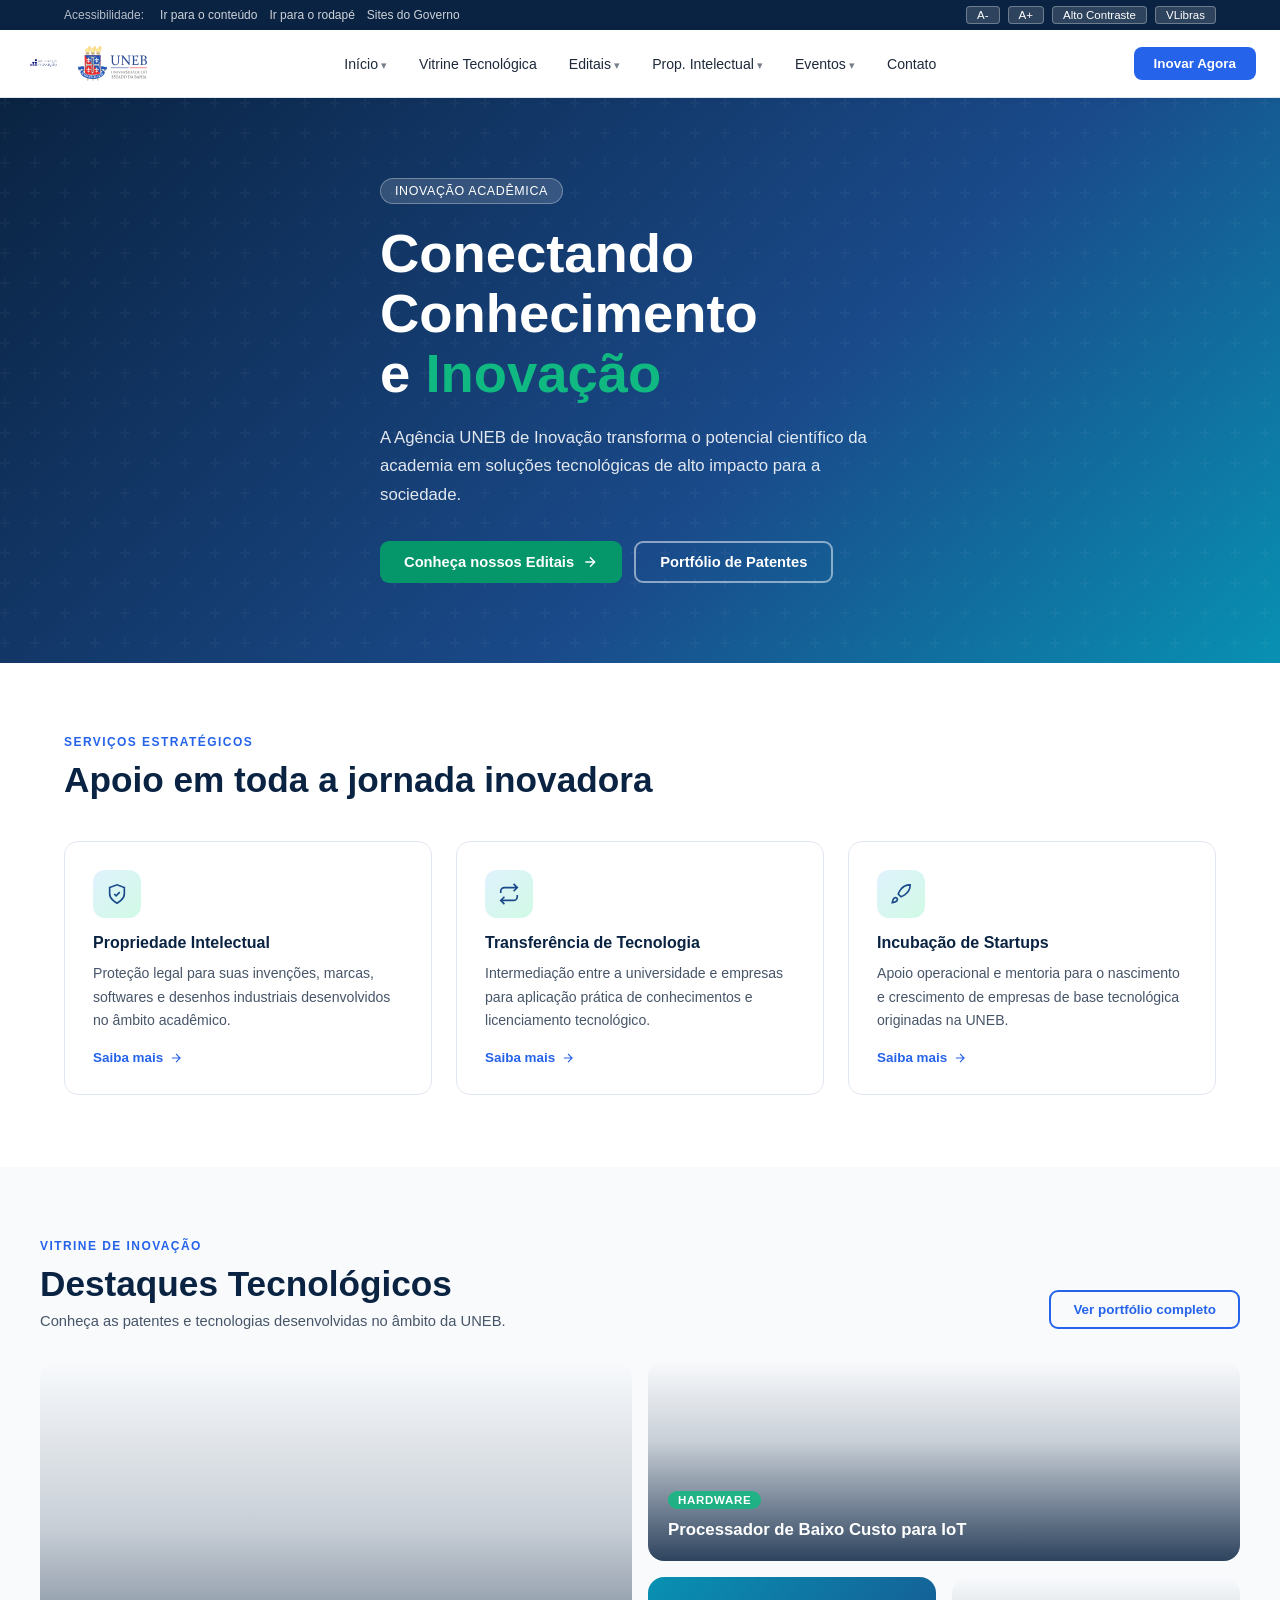
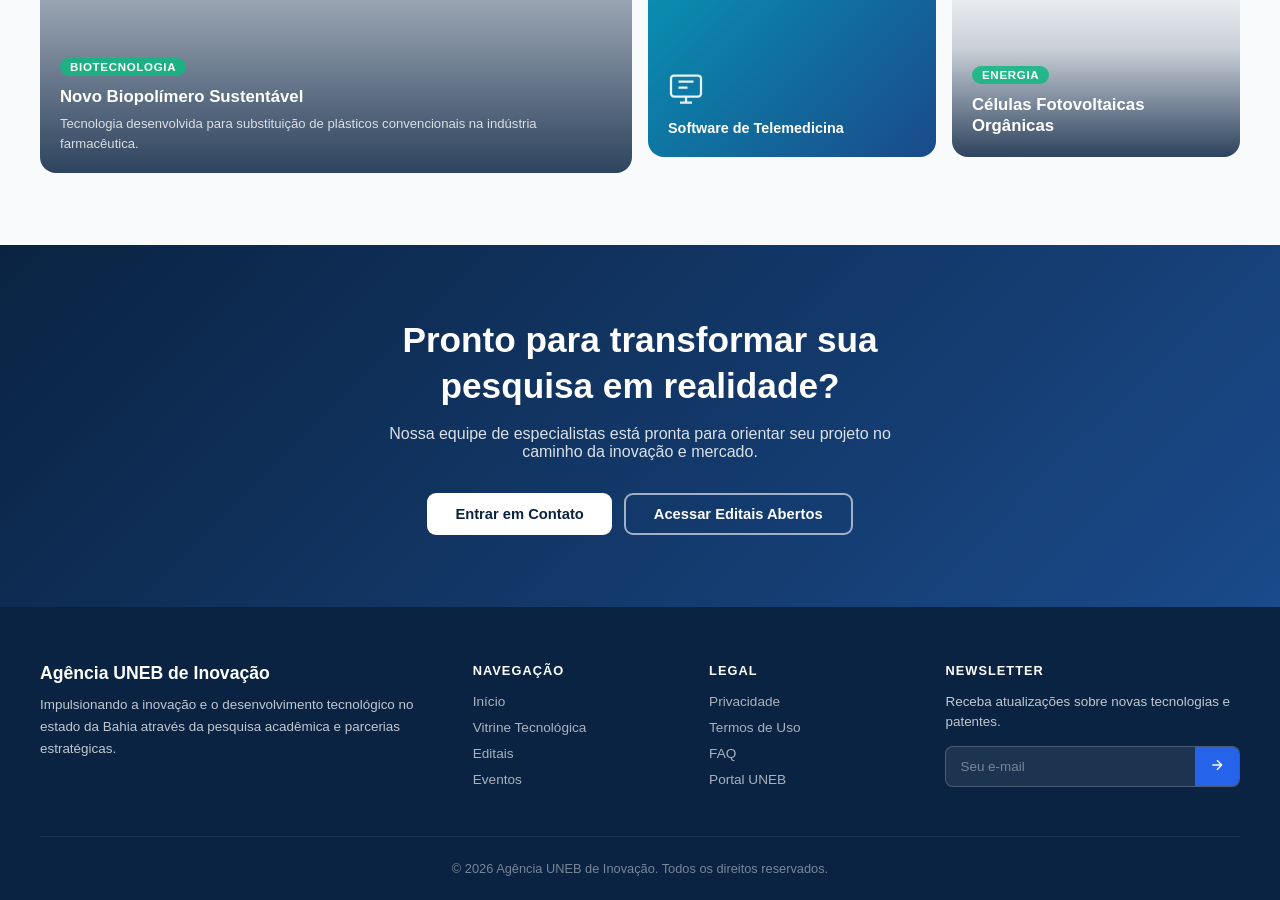
==== commit e26e4782: "Update print statement from 'Hello' to 'Goodbye'" ====
--- a/index.html
+++ b/index.html
@@ -5,42 +5,1024 @@
   <meta name="viewport" content="width=device-width, initial-scale=1.0">
   <title>Agência UNEB de Inovação</title>
   <link href="https://fonts.googleapis.com/css2?family=Atkinson+Hyperlegible:ital,wght@0,400;0,700;1,400;1,700&family=Lexend:wght@300;400;500;600;700;800&display=swap" rel="stylesheet">
-  <link href="style.css" rel="stylesheet">
-
+  <style>
+    /* ===== RESET & BASE ===== */
+    *, *::before, *::after { box-sizing: border-box; margin: 0; padding: 0; }
+
+    :root {
+      --blue-dark:  #0a2342;
+      --blue:       #1a4a8a;
+      --blue-mid:   #2563eb;
+      --blue-light: #3b82f6;
+      --green:      #059669;
+      --green-light:#10b981;
+      --teal:       #0891b2;
+      --gray-50:    #f8fafc;
+      --gray-100:   #f1f5f9;
+      --gray-200:   #e2e8f0;
+      --gray-400:   #94a3b8;
+      --gray-600:   #475569;
+      --gray-800:   #1e293b;
+      --white:      #ffffff;
+      --font-size:  16px;
+    }
+
+    html { font-size: var(--font-size); scroll-behavior: smooth; }
+
+    body {
+      font-family: 'Atkinson Hyperlegible', sans-serif;
+      color: var(--gray-800);
+      background: var(--white);
+      overflow-x: hidden;
+    }
+
+    /* ===== HIGH CONTRAST MODE ===== */
+    body.high-contrast {
+      --blue-dark: #000;
+      --blue: #000080;
+      --blue-mid: #0000cc;
+      --gray-50: #fff;
+      --gray-100: #fff;
+      --gray-800: #000;
+      background: #fff !important;
+      color: #000 !important;
+    }
+    body.high-contrast .navbar { background: #000 !important; }
+    body.high-contrast .navbar-links a,
+    body.high-contrast .btn-cta { color: #fff !important; }
+
+    /* ===== ACCESSIBILITY BAR ===== */
+    .accessibility-bar {
+      background: var(--blue-dark);
+      color: var(--white);
+      font-size: 0.75rem;
+      padding: 6px 0;
+    }
+    .accessibility-container {
+      max-width: 1200px;
+      margin: 0 auto;
+      padding: 0 24px;
+      display: flex;
+      align-items: center;
+      gap: 16px;
+      flex-wrap: wrap;
+    }
+    .access-label { opacity: 0.7; white-space: nowrap; }
+    .access-links { display: flex; gap: 12px; flex-wrap: wrap; }
+    .access-links a {
+      color: var(--white);
+      text-decoration: none;
+      opacity: 0.8;
+      transition: opacity .2s;
+    }
+    .access-links a:hover { opacity: 1; text-decoration: underline; }
+    .access-controls { display: flex; gap: 8px; margin-left: auto; flex-wrap: wrap; }
+    .access-controls button {
+      background: rgba(255,255,255,0.15);
+      border: 1px solid rgba(255,255,255,0.3);
+      color: var(--white);
+      padding: 2px 10px;
+      border-radius: 4px;
+      cursor: pointer;
+      font-size: 0.72rem;
+      transition: background .2s;
+    }
+    .access-controls button:hover { background: rgba(255,255,255,0.25); }
+
+    /* ===== NAVBAR ===== */
+    .navbar {
+      position: sticky;
+      top: 0;
+      z-index: 1000;
+      background: var(--white);
+      border-bottom: 1px solid var(--gray-200);
+      padding: 0 24px;
+      display: flex;
+      align-items: center;
+      gap: 20px;
+      height: 68px;
+      box-shadow: 0 1px 8px rgba(0,0,0,0.06);
+    }
+    .navbar-brand {
+      display: flex;
+      align-items: center;
+      gap: 14px;
+      flex-shrink: 0;
+      text-decoration: none;
+    }
+    .logo-agencia { height: 40px; object-fit: contain; }
+    .logo-uneb    { height: 36px; object-fit: contain; }
+
+    /* Nav links */
+    .navbar-links {
+      list-style: none;
+      display: flex;
+      align-items: center;
+      gap: 4px;
+      margin: 0 auto;
+      padding: 0;
+    }
+    .navbar-links li { position: relative; }
+    .navbar-links a {
+      display: block;
+      padding: 8px 14px;
+      color: var(--gray-800);
+      text-decoration: none;
+      font-family: 'Lexend', sans-serif;
+      font-size: 0.88rem;
+      font-weight: 500;
+      border-radius: 6px;
+      transition: background .2s, color .2s;
+      white-space: nowrap;
+    }
+    .navbar-links a:hover,
+    .navbar-links a.active { background: var(--gray-100); color: var(--blue-mid); }
+
+    /* Submenu */
+    .has-submenu > a::after {
+      content: ' ▾';
+      font-size: 0.7rem;
+      opacity: 0.6;
+    }
+    .submenu {
+      display: none;
+      position: absolute;
+      top: calc(100% + 6px);
+      left: 0;
+      background: var(--white);
+      border: 1px solid var(--gray-200);
+      border-radius: 10px;
+      box-shadow: 0 8px 24px rgba(0,0,0,0.1);
+      min-width: 200px;
+      padding: 6px;
+      list-style: none;
+      z-index: 200;
+    }
+    .has-submenu:hover .submenu,
+    .has-submenu:focus-within .submenu { display: block; }
+    .submenu li a {
+      display: block;
+      padding: 8px 14px;
+      border-radius: 6px;
+      font-size: 0.84rem;
+      color: var(--gray-600);
+    }
+    .submenu li a:hover { background: var(--gray-50); color: var(--blue-mid); }
+
+    /* Navbar search */
+    .navbar-search {
+      display: none;
+      align-items: center;
+      gap: 8px;
+      background: var(--gray-50);
+      border: 1px solid var(--gray-200);
+      border-radius: 8px;
+      padding: 6px 12px;
+      min-width: 220px;
+    }
+    .navbar-search.visible { display: flex; }
+    .navbar-search input {
+      border: none;
+      background: transparent;
+      outline: none;
+      font-size: 0.84rem;
+      width: 100%;
+      color: var(--gray-800);
+    }
+    .navbar-search svg { opacity: 0.5; flex-shrink: 0; }
+
+    .btn-cta {
+      background: var(--blue-mid);
+      color: var(--white);
+      border: none;
+      padding: 9px 20px;
+      border-radius: 8px;
+      font-family: 'Lexend', sans-serif;
+      font-size: 0.84rem;
+      font-weight: 600;
+      cursor: pointer;
+      white-space: nowrap;
+      transition: background .2s;
+      flex-shrink: 0;
+    }
+    .btn-cta:hover { background: var(--blue); }
+
+    .nav-toggle {
+      display: none;
+      background: none;
+      border: none;
+      cursor: pointer;
+      padding: 6px;
+      border-radius: 6px;
+      color: var(--gray-800);
+      flex-shrink: 0;
+    }
+
+    /* ===== SPA PAGES ===== */
+    .page { display: none; }
+    .page--active { display: block; }
+
+    /* ===== HERO ===== */
+    .hero {
+      background: linear-gradient(135deg, var(--blue-dark) 0%, var(--blue) 60%, var(--teal) 100%);
+      min-height: 520px;
+      display: flex;
+      align-items: center;
+      padding: 80px 24px;
+      position: relative;
+      overflow: hidden;
+    }
+    .hero::before {
+      content: '';
+      position: absolute;
+      inset: 0;
+      background: url("data:image/svg+xml,%3Csvg width='60' height='60' viewBox='0 0 60 60' xmlns='http://www.w3.org/2000/svg'%3E%3Cg fill='none' fill-rule='evenodd'%3E%3Cg fill='%23ffffff' fill-opacity='0.03'%3E%3Cpath d='M36 34v-4h-2v4h-4v2h4v4h2v-4h4v-2h-4zm0-30V0h-2v4h-4v2h4v4h2V6h4V4h-4zM6 34v-4H4v4H0v2h4v4h2v-4h4v-2H6zM6 4V0H4v4H0v2h4v4h2V6h4V4H6z'/%3E%3C/g%3E%3C/g%3E%3C/svg%3E");
+    }
+    .hero-content {
+      max-width: 700px;
+      margin: 0 auto;
+      color: var(--white);
+      position: relative;
+      z-index: 1;
+    }
+    .badge {
+      display: inline-block;
+      background: rgba(255,255,255,0.15);
+      border: 1px solid rgba(255,255,255,0.3);
+      color: var(--white);
+      padding: 5px 14px;
+      border-radius: 20px;
+      font-size: 0.78rem;
+      font-family: 'Lexend', sans-serif;
+      font-weight: 500;
+      letter-spacing: 0.05em;
+      text-transform: uppercase;
+      margin-bottom: 20px;
+    }
+    .hero h1 {
+      font-family: 'Lexend', sans-serif;
+      font-size: clamp(2.2rem, 5vw, 3.4rem);
+      font-weight: 800;
+      line-height: 1.1;
+      margin-bottom: 20px;
+    }
+    .hero h1 span { color: var(--green-light); }
+    .hero p {
+      font-size: 1.05rem;
+      opacity: 0.88;
+      line-height: 1.7;
+      margin-bottom: 32px;
+      max-width: 520px;
+    }
+    .hero-buttons { display: flex; gap: 12px; flex-wrap: wrap; }
+
+    .btn-primary {
+      display: inline-flex;
+      align-items: center;
+      gap: 8px;
+      background: var(--green);
+      color: var(--white);
+      border: none;
+      padding: 12px 24px;
+      border-radius: 9px;
+      font-family: 'Lexend', sans-serif;
+      font-size: 0.92rem;
+      font-weight: 600;
+      cursor: pointer;
+      transition: background .2s, transform .15s;
+    }
+    .btn-primary:hover { background: var(--green-light); transform: translateY(-1px); }
+
+    .btn-outline {
+      display: inline-flex;
+      align-items: center;
+      gap: 8px;
+      background: transparent;
+      color: var(--white);
+      border: 2px solid rgba(255,255,255,0.5);
+      padding: 11px 24px;
+      border-radius: 9px;
+      font-family: 'Lexend', sans-serif;
+      font-size: 0.92rem;
+      font-weight: 600;
+      cursor: pointer;
+      transition: border-color .2s, background .2s;
+    }
+    .btn-outline:hover { border-color: var(--white); background: rgba(255,255,255,0.1); }
+
+    /* ===== SECTIONS ===== */
+    .section {
+      padding: 72px 24px;
+      max-width: 1200px;
+      margin: 0 auto;
+    }
+    .section--full { max-width: 100%; padding: 72px 24px; }
+    .section--light { background: var(--white); }
+    .section--gray  { background: var(--gray-50); max-width: 100%; padding: 72px 24px; }
+
+    .section-label {
+      font-family: 'Lexend', sans-serif;
+      font-size: 0.75rem;
+      font-weight: 600;
+      letter-spacing: 0.12em;
+      text-transform: uppercase;
+      color: var(--blue-mid);
+      margin-bottom: 10px;
+    }
+    .section-title {
+      font-family: 'Lexend', sans-serif;
+      font-size: clamp(1.6rem, 3vw, 2.2rem);
+      font-weight: 800;
+      color: var(--blue-dark);
+      margin-bottom: 40px;
+      line-height: 1.2;
+    }
+
+    /* ===== SERVICES GRID ===== */
+    .services-grid {
+      display: grid;
+      grid-template-columns: repeat(auto-fit, minmax(280px, 1fr));
+      gap: 24px;
+    }
+    .service-card {
+      background: var(--white);
+      border: 1px solid var(--gray-200);
+      border-radius: 14px;
+      padding: 28px;
+      transition: transform .2s, box-shadow .2s;
+    }
+    .service-card:hover {
+      transform: translateY(-4px);
+      box-shadow: 0 12px 32px rgba(0,0,0,0.08);
+    }
+    .service-icon {
+      width: 48px;
+      height: 48px;
+      background: linear-gradient(135deg, #e0f2fe, #d1fae5);
+      border-radius: 12px;
+      display: flex;
+      align-items: center;
+      justify-content: center;
+      margin-bottom: 16px;
+      color: var(--blue);
+    }
+    .service-card h3 {
+      font-family: 'Lexend', sans-serif;
+      font-size: 1rem;
+      font-weight: 700;
+      color: var(--blue-dark);
+      margin-bottom: 10px;
+    }
+    .service-card p {
+      font-size: 0.88rem;
+      color: var(--gray-600);
+      line-height: 1.65;
+      margin-bottom: 16px;
+    }
+    .link-more {
+      display: inline-flex;
+      align-items: center;
+      gap: 6px;
+      color: var(--blue-mid);
+      text-decoration: none;
+      font-size: 0.84rem;
+      font-weight: 600;
+      font-family: 'Lexend', sans-serif;
+    }
+    .link-more:hover { text-decoration: underline; }
+
+    /* ===== BENTO GRID ===== */
+    .vitrine-header {
+      max-width: 1200px;
+      margin: 0 auto;
+      display: flex;
+      align-items: flex-end;
+      justify-content: space-between;
+      gap: 20px;
+      padding: 0 0 32px;
+      flex-wrap: wrap;
+    }
+    .vitrine-header p { color: var(--gray-600); font-size: 0.92rem; margin-top: 6px; }
+    .btn-ghost {
+      background: transparent;
+      border: 2px solid var(--blue-mid);
+      color: var(--blue-mid);
+      padding: 10px 22px;
+      border-radius: 9px;
+      font-family: 'Lexend', sans-serif;
+      font-size: 0.84rem;
+      font-weight: 600;
+      cursor: pointer;
+      white-space: nowrap;
+      transition: background .2s, color .2s;
+      flex-shrink: 0;
+    }
+    .btn-ghost:hover { background: var(--blue-mid); color: var(--white); }
+
+    .bento-grid {
+      max-width: 1200px;
+      margin: 0 auto;
+      display: grid;
+      grid-template-columns: 1fr 1fr;
+      grid-template-rows: auto;
+      gap: 16px;
+    }
+    .bento-right {
+      display: grid;
+      grid-template-columns: 1fr 1fr;
+      gap: 16px;
+    }
+    .bento-card {
+      border-radius: 16px;
+      overflow: hidden;
+      position: relative;
+      cursor: pointer;
+      min-height: 180px;
+      transition: transform .2s;
+    }
+    .bento-card:hover { transform: scale(1.01); }
+    .bento-large  { grid-row: span 2; min-height: 380px; }
+    .bento-medium { grid-column: span 2; }
+    .bento-card-bg {
+      position: absolute;
+      inset: 0;
+      background-size: cover;
+      background-position: center;
+      transition: transform .4s;
+    }
+    .bento-card:hover .bento-card-bg { transform: scale(1.04); }
+    .bento-card-overlay {
+      position: absolute;
+      inset: 0;
+      background: linear-gradient(to top, rgba(10,35,66,0.85) 0%, rgba(10,35,66,0.2) 60%, transparent 100%);
+    }
+    .bento-card-content {
+      position: relative;
+      z-index: 1;
+      padding: 20px;
+      height: 100%;
+      display: flex;
+      flex-direction: column;
+      justify-content: flex-end;
+    }
+    .card-badge {
+      display: inline-block;
+      background: rgba(16,185,129,0.85);
+      color: var(--white);
+      padding: 3px 10px;
+      border-radius: 20px;
+      font-size: 0.72rem;
+      font-family: 'Lexend', sans-serif;
+      font-weight: 600;
+      text-transform: uppercase;
+      letter-spacing: 0.06em;
+      margin-bottom: 10px;
+      align-self: flex-start;
+    }
+    .bento-card-title {
+      font-family: 'Lexend', sans-serif;
+      font-size: 1.05rem;
+      font-weight: 700;
+      color: var(--white);
+      line-height: 1.3;
+    }
+    .bento-card-desc {
+      font-size: 0.82rem;
+      color: rgba(255,255,255,0.8);
+      margin-top: 6px;
+      line-height: 1.5;
+    }
+    .bento-card--solid {
+      background: linear-gradient(135deg, var(--teal), var(--blue));
+      display: flex;
+      flex-direction: column;
+      align-items: flex-start;
+      justify-content: flex-end;
+      padding: 20px;
+      color: var(--white);
+      min-height: 160px;
+    }
+    .bento-card--solid h3 {
+      font-family: 'Lexend', sans-serif;
+      font-size: 0.9rem;
+      font-weight: 700;
+      margin-top: 12px;
+      line-height: 1.3;
+    }
+    .bento-card--solid svg { opacity: 0.9; }
+
+    /* ===== CTA SECTION ===== */
+    .cta-section {
+      background: linear-gradient(135deg, var(--blue-dark), var(--blue));
+      color: var(--white);
+      text-align: center;
+      padding: 72px 24px;
+    }
+    .cta-section h2 {
+      font-family: 'Lexend', sans-serif;
+      font-size: clamp(1.6rem, 3vw, 2.2rem);
+      font-weight: 800;
+      margin-bottom: 16px;
+      line-height: 1.3;
+    }
+    .cta-section p {
+      opacity: 0.85;
+      font-size: 1rem;
+      margin-bottom: 32px;
+      max-width: 520px;
+      margin-left: auto;
+      margin-right: auto;
+    }
+    .cta-buttons { display: flex; gap: 12px; justify-content: center; flex-wrap: wrap; }
+    .btn-white {
+      background: var(--white);
+      color: var(--blue-dark);
+      border: none;
+      padding: 12px 28px;
+      border-radius: 9px;
+      font-family: 'Lexend', sans-serif;
+      font-size: 0.92rem;
+      font-weight: 700;
+      cursor: pointer;
+      transition: opacity .2s;
+    }
+    .btn-white:hover { opacity: 0.9; }
+    .btn-outline-white {
+      background: transparent;
+      color: var(--white);
+      border: 2px solid rgba(255,255,255,0.6);
+      padding: 11px 28px;
+      border-radius: 9px;
+      font-family: 'Lexend', sans-serif;
+      font-size: 0.92rem;
+      font-weight: 600;
+      cursor: pointer;
+      transition: border-color .2s, background .2s;
+    }
+    .btn-outline-white:hover { border-color: var(--white); background: rgba(255,255,255,0.1); }
+
+    /* ===== FOOTER ===== */
+    .footer {
+      background: var(--blue-dark);
+      color: rgba(255,255,255,0.75);
+      padding: 56px 24px 24px;
+    }
+    .footer-grid {
+      max-width: 1200px;
+      margin: 0 auto;
+      display: grid;
+      grid-template-columns: 2fr 1fr 1fr 1.5fr;
+      gap: 40px;
+      padding-bottom: 40px;
+    }
+    .footer-brand-name {
+      font-family: 'Lexend', sans-serif;
+      font-size: 1.1rem;
+      font-weight: 700;
+      color: var(--white);
+      margin-bottom: 10px;
+    }
+    .footer-brand-desc { font-size: 0.84rem; line-height: 1.65; }
+    .footer-col-title {
+      font-family: 'Lexend', sans-serif;
+      font-size: 0.8rem;
+      font-weight: 700;
+      color: var(--white);
+      text-transform: uppercase;
+      letter-spacing: 0.08em;
+      margin-bottom: 14px;
+    }
+    .footer-links { list-style: none; }
+    .footer-links li { margin-bottom: 8px; }
+    .footer-links a {
+      color: rgba(255,255,255,0.65);
+      text-decoration: none;
+      font-size: 0.85rem;
+      transition: color .2s;
+    }
+    .footer-links a:hover { color: var(--white); }
+    .newsletter-desc { font-size: 0.84rem; margin-bottom: 14px; line-height: 1.5; }
+    .newsletter-form {
+      display: flex;
+      background: rgba(255,255,255,0.08);
+      border: 1px solid rgba(255,255,255,0.2);
+      border-radius: 8px;
+      overflow: hidden;
+    }
+    .newsletter-form input {
+      flex: 1;
+      background: transparent;
+      border: none;
+      outline: none;
+      padding: 10px 14px;
+      color: var(--white);
+      font-size: 0.84rem;
+    }
+    .newsletter-form input::placeholder { color: rgba(255,255,255,0.4); }
+    .newsletter-form button {
+      background: var(--blue-mid);
+      border: none;
+      padding: 10px 14px;
+      cursor: pointer;
+      color: var(--white);
+      transition: background .2s;
+    }
+    .newsletter-form button:hover { background: var(--blue-light); }
+    .footer-bottom {
+      max-width: 1200px;
+      margin: 0 auto;
+      padding-top: 24px;
+      border-top: 1px solid rgba(255,255,255,0.1);
+      font-size: 0.8rem;
+      text-align: center;
+      opacity: 0.6;
+    }
+
+    /* ===== PROJECTS PAGE ===== */
+    .projects-header {
+      background: linear-gradient(135deg, var(--blue-dark) 0%, var(--blue) 100%);
+      color: var(--white);
+      padding: 56px 24px 48px;
+    }
+    .projects-header > * { max-width: 900px; margin-left: auto; margin-right: auto; }
+    .projects-label {
+      font-family: 'Lexend', sans-serif;
+      font-size: 0.75rem;
+      font-weight: 600;
+      letter-spacing: 0.12em;
+      text-transform: uppercase;
+      color: var(--green-light);
+      margin-bottom: 10px;
+    }
+    .projects-title-row {
+      display: flex;
+      align-items: center;
+      justify-content: space-between;
+      flex-wrap: wrap;
+      gap: 16px;
+      margin-bottom: 12px;
+    }
+    .projects-title {
+      font-family: 'Lexend', sans-serif;
+      font-size: clamp(1.8rem, 4vw, 2.6rem);
+      font-weight: 800;
+      line-height: 1.1;
+    }
+    .projects-title span { color: var(--green-light); }
+    .assets-counter {
+      display: flex;
+      align-items: center;
+      gap: 12px;
+      background: rgba(255,255,255,0.1);
+      border: 1px solid rgba(255,255,255,0.2);
+      border-radius: 12px;
+      padding: 12px 20px;
+    }
+    .assets-counter-icon {
+      width: 40px; height: 40px;
+      background: var(--green);
+      border-radius: 10px;
+      display: flex; align-items: center; justify-content: center;
+      color: var(--white);
+    }
+    .assets-counter-num {
+      font-family: 'Lexend', sans-serif;
+      font-size: 1.6rem;
+      font-weight: 800;
+      color: var(--white);
+      line-height: 1;
+    }
+    .assets-counter-label { font-size: 0.75rem; opacity: 0.75; margin-top: 2px; }
+    .projects-desc { opacity: 0.85; font-size: 0.95rem; line-height: 1.65; max-width: 600px; }
+
+    /* Toolbar */
+    .projects-toolbar {
+      position: sticky;
+      top: 68px;
+      z-index: 50;
+      background: var(--white);
+      border-bottom: 1px solid var(--gray-200);
+      padding: 14px 24px;
+      display: flex;
+      align-items: center;
+      justify-content: space-between;
+      gap: 16px;
+      flex-wrap: wrap;
+    }
+    .filter-chips { display: flex; gap: 8px; flex-wrap: wrap; }
+    .chip {
+      background: var(--gray-100);
+      border: 1px solid var(--gray-200);
+      color: var(--gray-600);
+      padding: 6px 16px;
+      border-radius: 20px;
+      font-family: 'Lexend', sans-serif;
+      font-size: 0.8rem;
+      font-weight: 500;
+      cursor: pointer;
+      transition: all .2s;
+    }
+    .chip:hover, .chip.active {
+      background: var(--blue-mid);
+      border-color: var(--blue-mid);
+      color: var(--white);
+    }
+    .sort-group {
+      display: flex;
+      align-items: center;
+      gap: 8px;
+      font-size: 0.84rem;
+      color: var(--gray-600);
+    }
+    .sort-select {
+      border: 1px solid var(--gray-200);
+      border-radius: 8px;
+      padding: 6px 10px;
+      font-size: 0.84rem;
+      outline: none;
+      cursor: pointer;
+    }
+
+    /* Project cards */
+    .projects-grid-wrapper { padding: 40px 24px; max-width: 1200px; margin: 0 auto; }
+    .projects-grid {
+      display: grid;
+      grid-template-columns: repeat(auto-fill, minmax(300px, 1fr));
+      gap: 24px;
+      margin-bottom: 32px;
+    }
+    .project-card {
+      background: var(--white);
+      border: 1px solid var(--gray-200);
+      border-radius: 14px;
+      overflow: hidden;
+      transition: transform .2s, box-shadow .2s;
+    }
+    .project-card:hover {
+      transform: translateY(-4px);
+      box-shadow: 0 12px 32px rgba(0,0,0,0.09);
+    }
+    .project-card-img {
+      width: 100%;
+      height: 180px;
+      object-fit: cover;
+      display: block;
+    }
+    .project-card-body { padding: 20px; }
+    .project-card-meta {
+      display: flex;
+      align-items: center;
+      gap: 8px;
+      margin-bottom: 10px;
+    }
+    .type-badge {
+      background: #e0f2fe;
+      color: var(--teal);
+      padding: 2px 9px;
+      border-radius: 4px;
+      font-size: 0.68rem;
+      font-family: 'Lexend', sans-serif;
+      font-weight: 700;
+      letter-spacing: 0.06em;
+    }
+    .status-dot {
+      width: 8px; height: 8px;
+      border-radius: 50%;
+      flex-shrink: 0;
+    }
+    .status-dot--green  { background: var(--green); }
+    .status-dot--yellow { background: #f59e0b; }
+    .status-dot--red    { background: #ef4444; }
+    .status-text { font-size: 0.78rem; color: var(--gray-600); }
+    .status-text--green  { color: var(--green); }
+    .status-text--yellow { color: #d97706; }
+    .project-card-title {
+      font-family: 'Lexend', sans-serif;
+      font-size: 0.95rem;
+      font-weight: 700;
+      color: var(--blue-dark);
+      margin-bottom: 8px;
+      line-height: 1.35;
+      display: -webkit-box;
+      -webkit-line-clamp: 2;
+      -webkit-box-orient: vertical;
+      overflow: hidden;
+    }
+    .project-card-desc {
+      font-size: 0.82rem;
+      color: var(--gray-600);
+      line-height: 1.6;
+      margin-bottom: 16px;
+      display: -webkit-box;
+      -webkit-line-clamp: 3;
+      -webkit-box-orient: vertical;
+      overflow: hidden;
+    }
+    .project-card-footer {
+      display: flex;
+      align-items: center;
+      justify-content: space-between;
+      padding-top: 14px;
+      border-top: 1px solid var(--gray-100);
+    }
+    .project-ref {
+      font-size: 0.74rem;
+      color: var(--gray-400);
+      font-family: 'Lexend', sans-serif;
+    }
+    .link-details {
+      display: inline-flex;
+      align-items: center;
+      gap: 5px;
+      color: var(--blue-mid);
+      text-decoration: none;
+      font-size: 0.82rem;
+      font-weight: 600;
+      font-family: 'Lexend', sans-serif;
+    }
+    .link-details:hover { text-decoration: underline; }
+
+    /* Pagination */
+    .page-info { font-size: 0.82rem; color: var(--gray-400); margin-bottom: 16px; text-align: center; }
+    .pagination { display: flex; gap: 6px; justify-content: center; flex-wrap: wrap; }
+    .page-btn {
+      background: var(--white);
+      border: 1px solid var(--gray-200);
+      color: var(--gray-600);
+      width: 36px; height: 36px;
+      border-radius: 8px;
+      cursor: pointer;
+      font-size: 0.84rem;
+      transition: all .15s;
+    }
+    .page-btn:hover:not(:disabled) { background: var(--gray-100); }
+    .page-btn.active { background: var(--blue-mid); border-color: var(--blue-mid); color: var(--white); }
+    .page-btn:disabled { opacity: 0.4; cursor: default; }
+
+    /* Not found section */
+    .not-found-section {
+      background: var(--gray-50);
+      border-top: 1px solid var(--gray-200);
+      text-align: center;
+      padding: 56px 24px;
+    }
+    .not-found-section h2 {
+      font-family: 'Lexend', sans-serif;
+      font-size: 1.5rem;
+      font-weight: 700;
+      color: var(--blue-dark);
+      margin-bottom: 12px;
+    }
+    .not-found-section p {
+      color: var(--gray-600);
+      font-size: 0.92rem;
+      max-width: 500px;
+      margin: 0 auto 28px;
+      line-height: 1.65;
+    }
+    .not-found-section .cta-buttons .btn-primary { background: var(--blue-mid); }
+    .not-found-section .btn-outline-white {
+      color: var(--blue-mid);
+      border-color: var(--blue-mid);
+    }
+    .not-found-section .btn-outline-white:hover { background: var(--blue-mid); color: var(--white); }
+
+    /* ===== PLACEHOLDER PAGES ===== */
+    .placeholder-page {
+      min-height: 60vh;
+      display: flex;
+      flex-direction: column;
+      align-items: center;
+      justify-content: center;
+      text-align: center;
+      padding: 80px 24px;
+    }
+    .placeholder-page .placeholder-icon {
+      width: 72px; height: 72px;
+      background: linear-gradient(135deg, #e0f2fe, #d1fae5);
+      border-radius: 20px;
+      display: flex; align-items: center; justify-content: center;
+      margin: 0 auto 24px;
+      color: var(--blue);
+    }
+    .placeholder-page h1 {
+      font-family: 'Lexend', sans-serif;
+      font-size: 1.8rem;
+      font-weight: 800;
+      color: var(--blue-dark);
+      margin-bottom: 12px;
+    }
+    .placeholder-page p {
+      color: var(--gray-600);
+      font-size: 0.95rem;
+      max-width: 400px;
+      line-height: 1.65;
+      margin-bottom: 28px;
+    }
+    .tag-em-breve {
+      display: inline-block;
+      background: #fef3c7;
+      color: #92400e;
+      border: 1px solid #fcd34d;
+      padding: 5px 14px;
+      border-radius: 20px;
+      font-size: 0.78rem;
+      font-family: 'Lexend', sans-serif;
+      font-weight: 600;
+    }
+
+    /* ===== ANIMATIONS ===== */
+    .animate {
+      opacity: 0;
+      transform: translateY(24px);
+      transition: opacity .5s ease, transform .5s ease;
+    }
+    .animate.visible { opacity: 1; transform: none; }
+    .animate-d1 { transition-delay: .1s; }
+    .animate-d2 { transition-delay: .2s; }
+    .animate-d3 { transition-delay: .3s; }
+
+    /* ===== MOBILE ===== */
+    @media (max-width: 768px) {
+      .navbar-links {
+        display: none;
+        position: fixed;
+        top: 116px; /* accessibility bar + navbar */
+        left: 0; right: 0;
+        background: var(--white);
+        flex-direction: column;
+        align-items: flex-start;
+        padding: 16px;
+        border-bottom: 1px solid var(--gray-200);
+        box-shadow: 0 8px 24px rgba(0,0,0,0.1);
+        gap: 0;
+        z-index: 999;
+      }
+      .navbar-links.open { display: flex; }
+      .navbar-links li { width: 100%; }
+      .navbar-links a { width: 100%; padding: 12px 16px; }
+      .submenu {
+        position: static;
+        box-shadow: none;
+        border: none;
+        border-left: 2px solid var(--gray-200);
+        margin-left: 16px;
+        border-radius: 0;
+        padding: 0;
+        display: block; /* always show on mobile */
+      }
+      .submenu li a { padding: 10px 16px; }
+      .nav-toggle { display: flex; }
+      .btn-cta { display: none; }
+      .navbar-search { display: none !important; }
+
+      .bento-grid { grid-template-columns: 1fr; }
+      .bento-right { grid-template-columns: 1fr; }
+      .bento-large { min-height: 260px; }
+      .bento-medium { grid-column: span 1; }
+
+      .footer-grid { grid-template-columns: 1fr; gap: 28px; }
+      .projects-title-row { flex-direction: column; align-items: flex-start; }
+    }
+
+    @media (max-width: 960px) {
+      .navbar-links { gap: 0; }
+      .navbar-links a { padding: 8px 10px; font-size: 0.82rem; }
+    }
+  </style>
 </head>
 <body>
 
 <div id="app">
 
-<!-- BARRA DE ACESSIBILIDADE --> 
- <div class="accessibility-bar"> 
-  <div class="accessibility-container"> 
-    <div class="access-label">Acessibilidade:  </div> 
-    <div class="access-links"> 
-      <a href="#acesso-rapido"> Ir para o conteúdo</a> 
-      <a href="#rodape">Ir para o rodapé</a> 
-      <a href="https://www.gov.br/" target="_blank">Sites do Governo</a> </div> 
-      <div class="access-controls"> 
-        <button id="decrease-font">A-</button> 
-        <button id="increase-font">A+</button> 
-        <button id="toggle-contrast">Alto Contraste</button> 
-        <button id="vlibras-btn" onclick="window.open('https://www.vlibras.gov.br/', '_blank')">VLibras</button> 
-      </div> 
-    </div> 
+<!-- BARRA DE ACESSIBILIDADE -->
+<div class="accessibility-bar">
+  <div class="accessibility-container">
+    <div class="access-label">Acessibilidade:</div>
+    <div class="access-links">
+      <a href="#acesso-rapido">Ir para o conteúdo</a>
+      <a href="#rodape">Ir para o rodapé</a>
+      <a href="https://www.gov.br/" target="_blank">Sites do Governo</a>
+    </div>
+    <div class="access-controls">
+      <button id="decrease-font" onclick="adjustFont(-1)">A-</button>
+      <button id="increase-font" onclick="adjustFont(1)">A+</button>
+      <button id="toggle-contrast" onclick="toggleContrast()">Alto Contraste</button>
+      <button id="vlibras-btn" onclick="window.open('https://www.vlibras.gov.br/','_blank')">VLibras</button>
+    </div>
   </div>
-
-<!-- =============================================
-     NAVBAR
-     Presente em ambas as páginas.
-     data-page muda via JS ao clicar nos links.
-============================================= -->
+</div>
+
+<!-- NAVBAR -->
 <nav class="navbar" id="navbar">
-  <div class="navbar-brand">
-    <img src="Logo-AUI-Azul-1-Logo-Azul-Horizontal-Fundo-Branco-1 (1).png" alt="Logo Agência UNEB de Inovação" class="logo-agencia">
-    <img src="logo_uneb.svg" alt="Logo Universidade do Estado da Bahia" class="logo-uneb">
+  <div class="navbar-brand" style="cursor:pointer" onclick="navigate(event,'home')">
+    <img src="Logo-AUI-Azul-1-Logo-Azul-Horizontal-Fundo-Branco-1 (1).png" alt="Logo Agência UNEB de Inovação" class="logo-agencia"
+         onerror="this.style.display='none'">
+    <img src="logo_uneb.svg" alt="Logo Universidade do Estado da Bahia" class="logo-uneb"
+         onerror="this.style.display='none'">
   </div>
 
-  <!-- Campo de busca visível só em Projetos -->
+  <!-- Busca — visível só em Projetos -->
   <div class="navbar-search" id="navSearch">
     <svg width="14" height="14" fill="none" stroke="currentColor" stroke-width="2" viewBox="0 0 24 24">
       <circle cx="11" cy="11" r="8"/><path d="M21 21l-4.35-4.35"/>
@@ -49,42 +1031,57 @@
   </div>
 
   <ul class="navbar-links" id="navLinks">
+
+    <!-- Início -->
     <li class="has-submenu">
-      <a href="#home" data-target="home" onclick="navigate(event,'home')" aria-haspopup="true" aria-expanded="false">Início</a>
+      <a href="#" data-target="home" onclick="navigate(event,'home')">Início</a>
       <ul class="submenu" aria-label="Submenu Início">
-        <li><a href="#home-missao" onclick="navigate(event,'home')">Sobre</a></li>
-        <li><a href="#home-equipe" onclick="navigate(event,'home')">Equipe</a></li>
-        <li><a href="#home-documentos" onclick="navigate(event,'home')">Biblioteca de Documentos</a></li>
+        <li><a href="#" onclick="navigate(event,'home')">Sobre</a></li>
+        <li><a href="#" onclick="navigate(event,'home')">Equipe</a></li>
+        <li><a href="#" onclick="navigate(event,'home')">Documentos</a></li>
       </ul>
     </li>
+
+    <!-- Vitrine Tecnológica -->
     <li>
-      <a href="#projetos" data-target="projetos" onclick="navigate(event,'projetos')">Vitrine Tecnológica</a>
+      <a href="#" data-target="projetos" onclick="navigate(event,'projetos')">Vitrine Tecnológica</a>
     </li>
+
+    <!-- Editais -->
     <li class="has-submenu">
-      <a href="#editais" data-target="editais" onclick="navigate(event,'editais')" aria-haspopup="true" aria-expanded="false">Editais</a>
+      <a href="#" data-target="editais" onclick="navigate(event,'editais')">Editais</a>
       <ul class="submenu" aria-label="Submenu Editais">
-        <li><a href="#pibati" onclick="navigate(event,'editais')">PIBATI</a></li>
-        <li><a href="#proinovacao" onclick="navigate(event,'editais')">PROINOVAÇÃO</a></li>
+        <li><a href="#" onclick="navigate(event,'editais')">PIBATI</a></li>
+        <li><a href="#" onclick="navigate(event,'editais')">PROINOVAÇÃO</a></li>
       </ul>
     </li>
+
+    <!-- Propriedade Intelectual -->
     <li class="has-submenu">
-      <a href="#propriedade-intelectual" data-target="propriedade-intelectual" onclick="navigate(event,'propriedade-intelectual')" aria-haspopup="true" aria-expanded="false">Propriedade Intelectual</a>
+      <a href="#" data-target="propriedade-intelectual" onclick="navigate(event,'propriedade-intelectual')">Prop. Intelectual</a>
       <ul class="submenu" aria-label="Submenu Propriedade Intelectual">
-        <li><a href="#processo-protecao" onclick="navigate(event,'propriedade-intelectual')">Processo de Proteção</a></li>
-        <li><a href="#empresas-juniores" onclick="navigate(event,'propriedade-intelectual')">Empresas Juniores</a></li>
+        <li><a href="#" onclick="navigate(event,'propriedade-intelectual')">Processo de Proteção</a></li>
+        <li><a href="#" onclick="navigate(event,'propriedade-intelectual')">Empresas Juniores</a></li>
       </ul>
     </li>
+
+    <!-- Eventos -->
     <li class="has-submenu">
-      <a href="#eventos" data-target="eventos" onclick="navigate(event,'eventos')" aria-haspopup="true" aria-expanded="false">Eventos</a>
+      <a href="#" data-target="eventos" onclick="navigate(event,'eventos')">Eventos</a>
       <ul class="submenu" aria-label="Submenu Eventos">
-        <li><a href="#workshop-inovacao" onclick="navigate(event,'eventos')">Workshop de Inovação</a></li>
-        <li><a href="#semana-ciencia" onclick="navigate(event,'eventos')">Semana de Ciência e Tecnologia</a></li>
+        <li><a href="#" onclick="navigate(event,'eventos')">Workshop de Inovação</a></li>
+        <li><a href="#" onclick="navigate(event,'eventos')">Semana de Ciência e Tecnologia</a></li>
       </ul>
     </li>
-    <li><a href="#contato" data-target="contato" onclick="navigate(event,'contato')">Contato</a></li>
+
+    <!-- Contato -->
+    <li>
+      <a href="#" data-target="contato" onclick="navigate(event,'contato')">Contato</a>
+    </li>
+
   </ul>
 
-  <button class="btn-cta" onclick="navigate(event,'home')">Inovar Agora</button>
+  <button class="btn-cta" onclick="navigate(event,'projetos')">Inovar Agora</button>
 
   <button class="nav-toggle" id="navToggle" aria-label="Menu" onclick="toggleMenu()">
     <svg width="22" height="22" fill="none" stroke="currentColor" stroke-width="2" viewBox="0 0 24 24">
@@ -98,14 +1095,13 @@
 ============================================= -->
 <div class="page page--active" id="page-home">
 
-  <!-- HERO -->
-  <section class="hero">
+  <section class="hero" id="acesso-rapido">
     <div class="hero-content">
       <span class="badge">Inovação Acadêmica</span>
       <h1>Conectando<br>Conhecimento<br>e <span>Inovação</span></h1>
       <p>A Agência UNEB de Inovação transforma o potencial científico da academia em soluções tecnológicas de alto impacto para a sociedade.</p>
       <div class="hero-buttons">
-        <button class="btn-primary" onclick="navigate(event,'projetos')">
+        <button class="btn-primary" onclick="navigate(event,'editais')">
           Conheça nossos Editais
           <svg width="16" height="16" fill="none" stroke="currentColor" stroke-width="2" viewBox="0 0 24 24"><path d="M5 12h14M12 5l7 7-7 7"/></svg>
         </button>
@@ -118,11 +1114,9 @@
   <section class="section section--light">
     <div class="section-label">Serviços Estratégicos</div>
     <div class="section-title">Apoio em toda a jornada inovadora</div>
-
     <div class="services-grid">
       <div class="service-card animate animate-d1">
         <div class="service-icon">
-          <!-- Ícone escudo: Propriedade Intelectual -->
           <svg width="22" height="22" fill="none" stroke="currentColor" stroke-width="1.8" viewBox="0 0 24 24">
             <path d="M12 22s8-4 8-10V5l-8-3-8 3v7c0 6 8 10 8 10z"/>
             <path d="M9 12l2 2 4-4"/>
@@ -130,61 +1124,52 @@
         </div>
         <h3>Propriedade Intelectual</h3>
         <p>Proteção legal para suas invenções, marcas, softwares e desenhos industriais desenvolvidos no âmbito acadêmico.</p>
-        <a href="#" class="link-more">
+        <a href="#" class="link-more" onclick="navigate(event,'propriedade-intelectual')">
           Saiba mais
-          <svg width="14" height="14" fill="none" stroke="currentColor" stroke-width="2" viewBox="0 0 24 24"><path d="M18 13v6a2 2 0 01-2 2H5a2 2 0 01-2-2V8a2 2 0 012-2h6"/><polyline points="15,3 21,3 21,9"/><line x1="10" y1="14" x2="21" y2="3"/></svg>
+          <svg width="14" height="14" fill="none" stroke="currentColor" stroke-width="2" viewBox="0 0 24 24"><path d="M5 12h14M12 5l7 7-7 7"/></svg>
         </a>
       </div>
-
       <div class="service-card animate animate-d2">
         <div class="service-icon">
-          <!-- Ícone handshake: Transferência de Tecnologia -->
           <svg width="22" height="22" fill="none" stroke="currentColor" stroke-width="1.8" viewBox="0 0 24 24">
-            <path d="M20.42 4.58a5.4 5.4 0 00-7.65 0l-.77.78-.77-.78a5.4 5.4 0 00-7.65 7.65l.77.78 7.65 7.65 7.65-7.65.78-.78a5.4 5.4 0 000-7.65z"/>
+            <path d="M17 1l4 4-4 4M3 11V9a4 4 0 014-4h14M7 23l-4-4 4-4M21 13v2a4 4 0 01-4 4H3"/>
           </svg>
         </div>
         <h3>Transferência de Tecnologia</h3>
         <p>Intermediação entre a universidade e empresas para aplicação prática de conhecimentos e licenciamento tecnológico.</p>
-        <a href="#" class="link-more">
+        <a href="#" class="link-more" onclick="navigate(event,'projetos')">
           Saiba mais
-          <svg width="14" height="14" fill="none" stroke="currentColor" stroke-width="2" viewBox="0 0 24 24"><path d="M18 13v6a2 2 0 01-2 2H5a2 2 0 01-2-2V8a2 2 0 012-2h6"/><polyline points="15,3 21,3 21,9"/><line x1="10" y1="14" x2="21" y2="3"/></svg>
+          <svg width="14" height="14" fill="none" stroke="currentColor" stroke-width="2" viewBox="0 0 24 24"><path d="M5 12h14M12 5l7 7-7 7"/></svg>
         </a>
       </div>
-
       <div class="service-card animate animate-d3">
         <div class="service-icon">
-          <!-- Ícone foguete: Incubação de Startups -->
           <svg width="22" height="22" fill="none" stroke="currentColor" stroke-width="1.8" viewBox="0 0 24 24">
             <path d="M4.5 16.5c-1.5 1.26-2 5-2 5s3.74-.5 5-2c.71-.84.7-2.13-.09-2.91a2.18 2.18 0 00-2.91-.09z"/>
             <path d="M12 15l-3-3a22 22 0 012-3.95A12.88 12.88 0 0122 2c0 2.72-.78 7.5-6 11a22.35 22.35 0 01-4 2z"/>
-            <path d="M9 12H4s.55-3.03 2-4c1.62-1.08 5 0 5 0M12 15v5s3.03-.55 4-2c1.08-1.62 0-5 0-5"/>
           </svg>
         </div>
         <h3>Incubação de Startups</h3>
         <p>Apoio operacional e mentoria para o nascimento e crescimento de empresas de base tecnológica originadas na UNEB.</p>
-        <a href="#" class="link-more">
+        <a href="#" class="link-more" onclick="navigate(event,'editais')">
           Saiba mais
-          <svg width="14" height="14" fill="none" stroke="currentColor" stroke-width="2" viewBox="0 0 24 24"><path d="M18 13v6a2 2 0 01-2 2H5a2 2 0 01-2-2V8a2 2 0 012-2h6"/><polyline points="15,3 21,3 21,9"/><line x1="10" y1="14" x2="21" y2="3"/></svg>
+          <svg width="14" height="14" fill="none" stroke="currentColor" stroke-width="2" viewBox="0 0 24 24"><path d="M5 12h14M12 5l7 7-7 7"/></svg>
         </a>
       </div>
     </div>
   </section>
 
-  <!-- VITRINE TECNOLÓGICA -->
-  <section class="section section--gray">
-    <div class="vitrine-header animate">
+  <!-- VITRINE PREVIEW -->
+  <section class="section--gray" style="padding:72px 24px;">
+    <div class="vitrine-header">
       <div>
         <div class="section-label">Vitrine de Inovação</div>
         <div class="section-title" style="margin-bottom:8px;">Destaques Tecnológicos</div>
-        <p>Conheça as patentes e tecnologias desenvolvidas no âmbito da UNEB.</p>
+        <p style="color:var(--gray-600);font-size:.92rem;margin-top:6px;">Conheça as patentes e tecnologias desenvolvidas no âmbito da UNEB.</p>
       </div>
       <button class="btn-ghost" onclick="navigate(event,'projetos')">Ver portfólio completo</button>
     </div>
-
-    <!-- Bento grid assimétrico -->
     <div class="bento-grid animate">
-
-      <!-- Card grande (esquerda, 2 linhas) -->
       <div class="bento-card bento-large" onclick="navigate(event,'projetos')">
         <div class="bento-card-bg" style="background-image:url('https://images.unsplash.com/photo-1532187863486-abf9dbad1b69?w=900&q=80')"></div>
         <div class="bento-card-overlay"></div>
@@ -194,11 +1179,7 @@
           <div class="bento-card-desc">Tecnologia desenvolvida para substituição de plásticos convencionais na indústria farmacêutica.</div>
         </div>
       </div>
-
-      <!-- 3 cards menores (direita) -->
       <div class="bento-right">
-
-        <!-- Card médio com foto (superior, ocupa 2 colunas) -->
         <div class="bento-card bento-medium" style="min-height:200px;" onclick="navigate(event,'projetos')">
           <div class="bento-card-bg" style="background-image:url('https://images.unsplash.com/photo-1581091226825-a6a2a5aee158?w=800&q=80')"></div>
           <div class="bento-card-overlay"></div>
@@ -207,8 +1188,6 @@
             <div class="bento-card-title">Processador de Baixo Custo para IoT</div>
           </div>
         </div>
-
-        <!-- Card sólido ciano (ícone) -->
         <div class="bento-card bento-card--solid" onclick="navigate(event,'projetos')">
           <svg width="36" height="36" fill="none" stroke="currentColor" stroke-width="1.5" viewBox="0 0 24 24">
             <rect x="2" y="3" width="20" height="14" rx="2"/><path d="M8 21h8M12 17v4"/>
@@ -216,8 +1195,6 @@
           </svg>
           <h3>Software de Telemedicina</h3>
         </div>
-
-        <!-- Card com foto: Células Fotovoltaicas -->
         <div class="bento-card" style="min-height:180px;" onclick="navigate(event,'projetos')">
           <div class="bento-card-bg" style="background-image:url('https://images.unsplash.com/photo-1473341304170-971dccb5ac1e?w=600&q=80')"></div>
           <div class="bento-card-overlay"></div>
@@ -226,35 +1203,33 @@
             <div class="bento-card-title">Células Fotovoltaicas Orgânicas</div>
           </div>
         </div>
-
       </div>
     </div>
   </section>
 
-  <!-- BANNER CTA -->
+  <!-- CTA -->
   <section class="cta-section animate">
     <h2>Pronto para transformar sua<br>pesquisa em realidade?</h2>
     <p>Nossa equipe de especialistas está pronta para orientar seu projeto no caminho da inovação e mercado.</p>
     <div class="cta-buttons">
-      <button class="btn-white">Entrar em Contato</button>
-      <button class="btn-outline-white" onclick="navigate(event,'projetos')">Acessar Editais Abertos</button>
+      <button class="btn-white" onclick="navigate(event,'contato')">Entrar em Contato</button>
+      <button class="btn-outline-white" onclick="navigate(event,'editais')">Acessar Editais Abertos</button>
     </div>
   </section>
 
-  <!-- FOOTER HOME -->
-  <footer class="footer">
+  <footer class="footer" id="rodape">
     <div class="footer-grid">
       <div>
-        <div class="footer-brand-name">Agência UNEB</div>
+        <div class="footer-brand-name">Agência UNEB de Inovação</div>
         <p class="footer-brand-desc">Impulsionando a inovação e o desenvolvimento tecnológico no estado da Bahia através da pesquisa acadêmica e parcerias estratégicas.</p>
       </div>
       <div>
         <div class="footer-col-title">Navegação</div>
         <ul class="footer-links">
-          <li><a href="#" onclick="navigate(event,'home')">Sobre Nós</a></li>
-          <li><a href="#" class="active-link" onclick="navigate(event,'projetos')">Ativos Tecnológicos</a></li>
-          <li><a href="#">Editais Abertos</a></li>
-          <li><a href="#">Projetos em Destaque</a></li>
+          <li><a href="#" onclick="navigate(event,'home')">Início</a></li>
+          <li><a href="#" onclick="navigate(event,'projetos')">Vitrine Tecnológica</a></li>
+          <li><a href="#" onclick="navigate(event,'editais')">Editais</a></li>
+          <li><a href="#" onclick="navigate(event,'eventos')">Eventos</a></li>
         </ul>
       </div>
       <div>
@@ -263,7 +1238,7 @@
           <li><a href="#">Privacidade</a></li>
           <li><a href="#">Termos de Uso</a></li>
           <li><a href="#">FAQ</a></li>
-          <li><a href="#">Portal UNEB</a></li>
+          <li><a href="https://portal.uneb.br" target="_blank">Portal UNEB</a></li>
         </ul>
       </div>
       <div>
@@ -279,15 +1254,12 @@
     </div>
     <div class="footer-bottom">© 2026 Agência UNEB de Inovação. Todos os direitos reservados.</div>
   </footer>
-
-</div><!-- fim #page-home -->
+</div><!-- /page-home -->
 
 <!-- =============================================
-     PÁGINA: PROJETOS
+     PÁGINA: VITRINE / PROJETOS
 ============================================= -->
 <div class="page" id="page-projetos">
-
-  <!-- Cabeçalho da página -->
   <header class="projects-header">
     <div class="projects-label">Portfólio Tecnológico</div>
     <div class="projects-title-row">
@@ -307,7 +1279,6 @@
     <p class="projects-desc">Explore o catálogo de patentes, softwares e tecnologias desenvolvidas pela UNEB, disponíveis para transferência e parcerias estratégicas.</p>
   </header>
 
-  <!-- Barra de filtros + ordenação (sticky) -->
   <div class="projects-toolbar">
     <div class="filter-chips" id="filterChips">
       <button class="chip active" data-filter="todos">Todos</button>
@@ -326,46 +1297,39 @@
     </div>
   </div>
 
-  <!-- Grid de projetos -->
   <div class="projects-grid-wrapper">
-    <div class="projects-grid" id="projectsGrid">
-      <!-- Preenchido via JS com os dados abaixo -->
-    </div>
-
-    <!-- Paginação -->
-    <p class="page-info" id="pageInfo">Exibindo 6 de 142 ativos</p>
+    <div class="projects-grid" id="projectsGrid"></div>
+    <p class="page-info" id="pageInfo"></p>
     <div class="pagination" id="pagination"></div>
   </div>
 
-  <!-- Banner "Não encontrou?" -->
   <section class="not-found-section">
     <h2>Não encontrou o que procurava?</h2>
     <p>Nossa equipe de propriedade intelectual pode auxiliar na busca personalizada por soluções específicas ou no desenvolvimento de PD&amp;I conjunta.</p>
     <div class="cta-buttons">
-      <button class="btn-primary">Entrar em Contato</button>
-      <button class="btn-outline-white">Transferência Tecnológica</button>
+      <button class="btn-primary" onclick="navigate(event,'contato')">Entrar em Contato</button>
+      <button class="btn-outline-white" style="color:var(--blue-mid);border-color:var(--blue-mid);" onmouseover="this.style.background='var(--blue-mid)';this.style.color='white'" onmouseout="this.style.background='';this.style.color='var(--blue-mid)'">Transferência Tecnológica</button>
     </div>
   </section>
 
-  <!-- Footer da página Projetos -->
   <footer class="footer">
     <div class="footer-grid">
       <div>
         <div class="footer-brand-name">Agência UNEB de Inovação</div>
-        <p class="footer-brand-desc">Impulsionando a inovação e o desenvolvimento tecnológico no estado da Bahia através da pesquisa acadêmica e parcerias estratégicas.</p>
+        <p class="footer-brand-desc">Impulsionando a inovação e o desenvolvimento tecnológico no estado da Bahia.</p>
       </div>
       <div>
         <div class="footer-col-title">Links Rápidos</div>
         <ul class="footer-links">
-          <li><a href="#" onclick="navigate(event,'home')">Projetos Ativos</a></li>
-          <li><a href="#">Editais</a></li>
-          <li><a href="#">Banco de Patentes</a></li>
+          <li><a href="#" onclick="navigate(event,'home')">Início</a></li>
+          <li><a href="#" onclick="navigate(event,'editais')">Editais</a></li>
+          <li><a href="#" onclick="navigate(event,'projetos')">Banco de Patentes</a></li>
         </ul>
       </div>
       <div>
         <div class="footer-col-title">Institucional</div>
         <ul class="footer-links">
-          <li><a href="#">Portal UNEB</a></li>
+          <li><a href="https://portal.uneb.br" target="_blank">Portal UNEB</a></li>
           <li><a href="#">Termos de Uso</a></li>
           <li><a href="#">Privacidade</a></li>
         </ul>
@@ -377,19 +1341,98 @@
     </div>
     <div class="footer-bottom">© 2026 Agência UNEB de Inovação. Universidade do Estado da Bahia.</div>
   </footer>
-
-</div><!-- fim #page-projetos -->
+</div><!-- /page-projetos -->
 
 <!-- =============================================
-     JAVASCRIPT
+     PÁGINA: EDITAIS
 ============================================= -->
+<div class="page" id="page-editais">
+  <div class="placeholder-page">
+    <div class="placeholder-icon">
+      <svg width="32" height="32" fill="none" stroke="currentColor" stroke-width="1.8" viewBox="0 0 24 24">
+        <path d="M14 2H6a2 2 0 00-2 2v16a2 2 0 002 2h12a2 2 0 002-2V8z"/>
+        <polyline points="14 2 14 8 20 8"/>
+        <line x1="16" y1="13" x2="8" y2="13"/>
+        <line x1="16" y1="17" x2="8" y2="17"/>
+        <polyline points="10 9 9 9 8 9"/>
+      </svg>
+    </div>
+    <h1>Editais</h1>
+    <p>Os editais PIBATI e PROINOVAÇÃO estarão disponíveis em breve. Acompanhe as oportunidades de fomento à inovação na UNEB.</p>
+    <span class="tag-em-breve">Em breve</span>
+  </div>
+  <footer class="footer">
+    <div class="footer-bottom" style="padding:24px;">© 2026 Agência UNEB de Inovação.</div>
+  </footer>
+</div>
+
+<!-- =============================================
+     PÁGINA: PROPRIEDADE INTELECTUAL
+============================================= -->
+<div class="page" id="page-propriedade-intelectual">
+  <div class="placeholder-page">
+    <div class="placeholder-icon">
+      <svg width="32" height="32" fill="none" stroke="currentColor" stroke-width="1.8" viewBox="0 0 24 24">
+        <path d="M12 22s8-4 8-10V5l-8-3-8 3v7c0 6 8 10 8 10z"/>
+        <path d="M9 12l2 2 4-4"/>
+      </svg>
+    </div>
+    <h1>Propriedade Intelectual</h1>
+    <p>Saiba como proteger sua criação: patentes, marcas, softwares e desenhos industriais. Conteúdo em construção.</p>
+    <span class="tag-em-breve">Em breve</span>
+  </div>
+  <footer class="footer">
+    <div class="footer-bottom" style="padding:24px;">© 2026 Agência UNEB de Inovação.</div>
+  </footer>
+</div>
+
+<!-- =============================================
+     PÁGINA: EVENTOS
+============================================= -->
+<div class="page" id="page-eventos">
+  <div class="placeholder-page">
+    <div class="placeholder-icon">
+      <svg width="32" height="32" fill="none" stroke="currentColor" stroke-width="1.8" viewBox="0 0 24 24">
+        <rect x="3" y="4" width="18" height="18" rx="2" ry="2"/>
+        <line x1="16" y1="2" x2="16" y2="6"/>
+        <line x1="8" y1="2" x2="8" y2="6"/>
+        <line x1="3" y1="10" x2="21" y2="10"/>
+      </svg>
+    </div>
+    <h1>Eventos</h1>
+    <p>Workshops, semanas de ciência e tecnologia, e outros eventos da AUI estarão listados aqui em breve.</p>
+    <span class="tag-em-breve">Em breve</span>
+  </div>
+  <footer class="footer">
+    <div class="footer-bottom" style="padding:24px;">© 2026 Agência UNEB de Inovação.</div>
+  </footer>
+</div>
+
+<!-- =============================================
+     PÁGINA: CONTATO
+============================================= -->
+<div class="page" id="page-contato">
+  <div class="placeholder-page">
+    <div class="placeholder-icon">
+      <svg width="32" height="32" fill="none" stroke="currentColor" stroke-width="1.8" viewBox="0 0 24 24">
+        <path d="M21 15a2 2 0 01-2 2H7l-4 4V5a2 2 0 012-2h14a2 2 0 012 2z"/>
+      </svg>
+    </div>
+    <h1>Contato</h1>
+    <p>Entre em contato com a equipe da Agência UNEB de Inovação pelo e-mail <strong>agencia.inovacao@uneb.br</strong> ou pelo telefone <strong>(71) 3117-2200</strong>.</p>
+    <a href="mailto:agencia.inovacao@uneb.br">
+      <button class="btn-primary" style="margin-top:8px;">Enviar e-mail</button>
+    </a>
+  </div>
+  <footer class="footer">
+    <div class="footer-bottom" style="padding:24px;">© 2026 Agência UNEB de Inovação.</div>
+  </footer>
+</div>
+
+</div><!-- /app -->
+
 <script>
-/* -----------------------------------------------
-   DADOS DOS PROJETOS
-   Array com todos os ativos. Cada item tem:
-   tipo, status, título, descrição, ref, imagem.
-   Filtros e paginação operam sobre este array.
------------------------------------------------ */
+/* ===== DADOS DOS PROJETOS ===== */
 const PROJECTS = [
   {
     tipo:'patente', status:'green', statusLabel:'Concedida',
@@ -401,90 +1444,94 @@
   {
     tipo:'software', status:'green', statusLabel:'Concedido',
     titulo:'Aplicativo Amamente',
-    desc:'O Amamente te atualiza sobre situações como Trauma Mamilar...',
+    desc:'O Amamente te atualiza sobre situações como Trauma Mamilar, auxiliando mães no processo de amamentação.',
     ref:'BR 2023 2746',
     img:'https://encrypted-tbn0.gstatic.com/images?q=tbn:ANd9GcRMSXig6uOPmn0qgW0g7QC_-CHz1b7F75QSZA&s'
   },
   {
     tipo:'desenho', status:'green', statusLabel:'Concedido',
-    titulo:'Padrão Ornamental aplicado a/em jogo de tabuleiro "Mo Júbà": promovendo a saúde da pessoa idosa.',
-    desc:'Ferramenta lúdica e educativa, desenvolvida no contexto da Universidade do Estado da Bahia (UNEB), que utiliza elementos culturais africanos...',
+    titulo:'Padrão Ornamental aplicado a jogo de tabuleiro "Mo Júbà": promovendo a saúde da pessoa idosa',
+    desc:'Ferramenta lúdica e educativa que utiliza elementos culturais africanos para promover saúde e bem-estar.',
     ref:'BR 06 2025 2839',
     img:'https://i.postimg.cc/XY2S8d3T/Mojuba.png'
   },
   {
     tipo:'desenho', status:'green', statusLabel:'Concedido',
     titulo:'Imuniza Game',
-    desc:'Ferramenta gamificada desenvolvida para aumentar a conscientização sobre a importância da vacinação...',
+    desc:'Ferramenta gamificada desenvolvida para aumentar a conscientização sobre a importância da vacinação.',
     ref:'BR 10 2023 0556-4',
     img:'https://i.postimg.cc/hjQXgKMY/Imuniza-Game-Adesivos-Caixa-pdf.jpg'
   },
   {
-    tipo:'software', status:'yellow', statusLabel:'Concedido',
+    tipo:'software', status:'yellow', statusLabel:'Em análise',
     titulo:'Dizziness App',
-    desc:'Ferramenta móvel pioneira focada no tratamento e reabilitação de tonturas...',
+    desc:'Ferramenta móvel pioneira focada no tratamento e reabilitação de tonturas e distúrbios vestibulares.',
     ref:'BR 2023 0122-8',
     img:'https://encrypted-tbn0.gstatic.com/images?q=tbn:ANd9GcQU1wPygCzLlwb9aA19_Y8ZRzJudgJYb7x1Sg&s'
   },
   {
     tipo:'marca', status:'green', statusLabel:'Em vigor',
     titulo:'Guerreiros de Saludis - Ataque ao stress',
-    desc:'Jogo de tabuleiro para educação em saúde...',
+    desc:'Jogo de tabuleiro para educação em saúde com foco em gestão do estresse e bem-estar.',
     ref:'BR 10 2024 0092-9',
     img:'https://encrypted-tbn0.gstatic.com/images?q=tbn:ANd9GcQYksoMn5kn403XMpx2YMUI_0wXOH0vEBY7sQ&s'
   },
   {
     tipo:'marca', status:'green', statusLabel:'Em vigor',
-    titulo:'Sistema de inofrmação da Agricultura Familiar',
-    desc:'Sistema web que tem por objetivo apoiar o processo decisório de agricultures...',
-    ref:'BR 10 2024 0092-9',
+    titulo:'Sistema de Informação da Agricultura Familiar',
+    desc:'Sistema web de apoio ao processo decisório de agricultores familiares e cooperativas.',
+    ref:'BR 10 2024 0093-7',
     img:'https://i.postimg.cc/tR2F54wr/download.png'
-    },
+  },
   {
     tipo:'software', status:'green', statusLabel:'Concedido',
     titulo:'Museu Digital Saberes e Fazeres',
-    desc:'Museu Digital sobre os saberes e fazeres das trabalhadoras e dos trabalhadores por conta própria...',
-    ref:'BR 10 2024 0092-9',
+    desc:'Museu Digital sobre os saberes e fazeres das trabalhadoras e dos trabalhadores por conta própria.',
+    ref:'BR 10 2024 0094-5',
     img:'https://i.postimg.cc/pdmjVwZ5/Captura-de-tela-2026-04-16-132902.png'
   },
   {
     tipo:'software', status:'green', statusLabel:'Concedido',
-    titulo:'Pandora - Sistema Integrado de Gestão da Informação da Pós Graduação Stricto Sensu',
-    desc:'Software institucional, Gestão da Informação, Pós-Graduação Stricto Sensu...',
-    ref:'BR 10 2024 0092-9',
+    titulo:'Pandora — Sistema Integrado de Gestão da Pós-Graduação Stricto Sensu',
+    desc:'Software institucional para gestão da informação da Pós-Graduação Stricto Sensu da UNEB.',
+    ref:'BR 10 2024 0095-3',
     img:'https://i.postimg.cc/yNfzj54r/Captura-de-tela-2026-04-16-133713.png'
   },
 ];
 
-const ITEMS_PER_PAGE = 10;
+const ITEMS_PER_PAGE = 9;
 let currentFilter = 'todos';
 let currentPage   = 1;
 let filteredData  = [...PROJECTS];
 
-/* -----------------------------------------------
-   renderProjects()
-   Filtra os dados pelo tipo selecionado,
-   fatia pelo número de página atual e
-   insere os cards no DOM.
------------------------------------------------ */
+/* ===== RENDER PROJECTS ===== */
 function renderProjects() {
   filteredData = currentFilter === 'todos'
     ? [...PROJECTS]
     : PROJECTS.filter(p => p.tipo === currentFilter);
 
-  const total = filteredData.length;
-  const start = (currentPage - 1) * ITEMS_PER_PAGE;
-  const slice = filteredData.slice(start, start + ITEMS_PER_PAGE);
-
-  /* Atualiza o texto "Exibindo X de Y" */
-const exibindo = Math.min(currentPage * ITEMS_PER_PAGE, total);
-
-document.getElementById('pageInfo').textContent =
-  `Exibindo ${exibindo} de ${total} ativos`;
-  /* Renderiza os cards */
+  const query = document.getElementById('searchInput').value.toLowerCase();
+  if (query.length > 0) {
+    filteredData = filteredData.filter(p =>
+      p.titulo.toLowerCase().includes(query) ||
+      p.desc.toLowerCase().includes(query)
+    );
+  }
+
+  const total   = filteredData.length;
+  const start   = (currentPage - 1) * ITEMS_PER_PAGE;
+  const slice   = filteredData.slice(start, start + ITEMS_PER_PAGE);
+  const exibindo = Math.min(currentPage * ITEMS_PER_PAGE, total);
+
+  document.getElementById('pageInfo').textContent =
+    total > 0
+      ? `Exibindo ${start+1}–${exibindo} de ${total} ativos`
+      : 'Nenhum ativo encontrado para este filtro.';
+
   document.getElementById('projectsGrid').innerHTML = slice.map(p => `
     <div class="project-card">
-      <img class="project-card-img" src="${p.img}" alt="${p.titulo}" loading="lazy">
+      <img class="project-card-img" src="${p.img}" alt="${p.titulo}" loading="lazy"
+           onerror="this.style.background='#e2e8f0';this.style.display='flex';this.alt=''">
       <div class="project-card-body">
         <div class="project-card-meta">
           <span class="type-badge">${p.tipo.toUpperCase()}</span>
@@ -507,18 +1554,12 @@
   renderPagination(total);
 }
 
-/* -----------------------------------------------
-   renderPagination(total)
-   Gera os botões de paginação dinamicamente.
-   Mostra: ← | 1 | 2 | 3 | … | →
------------------------------------------------ */
 function renderPagination(total) {
   const pages = Math.ceil(total / ITEMS_PER_PAGE);
   const el    = document.getElementById('pagination');
   if (pages <= 1) { el.innerHTML = ''; return; }
 
   let html = `<button class="page-btn" onclick="goPage(${currentPage-1})" ${currentPage===1?'disabled':''}>←</button>`;
-
   for (let i = 1; i <= pages; i++) {
     if (i === 1 || i === pages || Math.abs(i - currentPage) <= 1) {
       html += `<button class="page-btn ${i===currentPage?'active':''}" onclick="goPage(${i})">${i}</button>`;
@@ -526,12 +1567,10 @@
       html += `<button class="page-btn" disabled>…</button>`;
     }
   }
-
   html += `<button class="page-btn" onclick="goPage(${currentPage+1})" ${currentPage===pages?'disabled':''}>→</button>`;
   el.innerHTML = html;
 }
 
-/* Vai para a página N */
 function goPage(n) {
   const pages = Math.ceil(filteredData.length / ITEMS_PER_PAGE);
   if (n < 1 || n > pages) return;
@@ -540,11 +1579,7 @@
   document.querySelector('.projects-header').scrollIntoView({ behavior:'smooth' });
 }
 
-/* -----------------------------------------------
-   Filtros — chips de categoria
-   Ao clicar em um chip, atualiza a classe
-   .active e re-renderiza os projetos.
------------------------------------------------ */
+/* Filter chips */
 document.getElementById('filterChips').addEventListener('click', e => {
   const chip = e.target.closest('.chip');
   if (!chip) return;
@@ -555,44 +1590,22 @@
   renderProjects();
 });
 
-/* -----------------------------------------------
-   Busca em tempo real
-   Filtra os projetos pelo texto digitado
-   comparando título e descrição.
------------------------------------------------ */
-document.getElementById('searchInput').addEventListener('input', e => {
-  const query = e.target.value.toLowerCase();
-
-  // Primeiro aplica o filtro selecionado
-  let baseData = currentFilter === 'todos'
-    ? [...PROJECTS]
-    : PROJECTS.filter(p => p.tipo === currentFilter);
-
-  // Depois aplica a busca dentro do filtro
-  if (query.length > 0) {
-    filteredData = baseData.filter(p =>
-      p.titulo.toLowerCase().includes(query) ||
-      p.desc.toLowerCase().includes(query)
-    );
-  } else {
-    filteredData = baseData;
-  }
-
+/* Search */
+document.getElementById('searchInput').addEventListener('input', () => {
   currentPage = 1;
   renderProjects();
 });
 
-/* -----------------------------------------------
-   navigate(event, page)
-   Troca entre as páginas Home e Projetos
-   sem recarregar o browser (SPA simples).
-   - Esconde todas as .page
-   - Exibe a .page correta com .page--active
-   - Atualiza os links .active da navbar
-   - Mostra/esconde a barra de busca
------------------------------------------------ */
+/* ===== NAVIGATE (SPA) ===== */
+const VALID_PAGES = ['home','projetos','editais','propriedade-intelectual','eventos','contato'];
+
 function navigate(event, page) {
   if (event) event.preventDefault();
+
+  if (!VALID_PAGES.includes(page)) {
+    console.warn('Página não encontrada:', page);
+    page = 'home';
+  }
 
   /* Esconde todas as páginas */
   document.querySelectorAll('.page').forEach(p => p.classList.remove('page--active'));
@@ -605,44 +1618,54 @@
     a.classList.toggle('active', a.dataset.target === page);
   });
 
-  /* Barra de busca aparece apenas em Projetos */
+  /* Barra de busca visível só em Projetos */
   document.getElementById('navSearch').classList.toggle('visible', page === 'projetos');
 
-  /* Fecha menu mobile se estiver aberto */
+  /* Fecha menu mobile */
   document.getElementById('navLinks').classList.remove('open');
 
-  /* Rola para o topo */
+  /* Scroll ao topo */
   window.scrollTo({ top: 0, behavior: 'smooth' });
 
-  /* Inicializa projetos ao entrar na página */
+  /* Inicializa projetos ao entrar */
   if (page === 'projetos') renderProjects();
+
+  /* Re-observa animações */
+  document.querySelectorAll('.animate:not(.visible)').forEach(el => observer.observe(el));
 }
 
-/* -----------------------------------------------
-   toggleMenu()
-   Abre/fecha o menu hamburguer no mobile.
------------------------------------------------ */
+/* ===== MENU MOBILE ===== */
 function toggleMenu() {
   document.getElementById('navLinks').classList.toggle('open');
 }
 
-/* -----------------------------------------------
-   Animação de scroll (Intersection Observer)
-   Observa elementos com .animate e adiciona
-   .visible quando entram no viewport, ativando
-   a transição CSS definida anteriormente.
------------------------------------------------ */
+/* ===== ACESSIBILIDADE ===== */
+let fontSize = 16;
+function adjustFont(delta) {
+  fontSize = Math.min(22, Math.max(12, fontSize + delta));
+  document.documentElement.style.setProperty('--font-size', fontSize + 'px');
+}
+
+function toggleContrast() {
+  document.body.classList.toggle('high-contrast');
+}
+
+/* ===== INTERSECTION OBSERVER (animações) ===== */
 const observer = new IntersectionObserver(entries => {
   entries.forEach(e => {
     if (e.isIntersecting) {
       e.target.classList.add('visible');
-      observer.unobserve(e.target); // anima só uma vez
+      observer.unobserve(e.target);
     }
   });
-}, { threshold: 0.15 });
+}, { threshold: 0.1 });
 
 document.querySelectorAll('.animate').forEach(el => observer.observe(el));
 
+/* Inicializa a página inicial */
+document.addEventListener('DOMContentLoaded', () => {
+  document.querySelectorAll('.animate').forEach(el => observer.observe(el));
+});
 </script>
 </body>
 </html>
